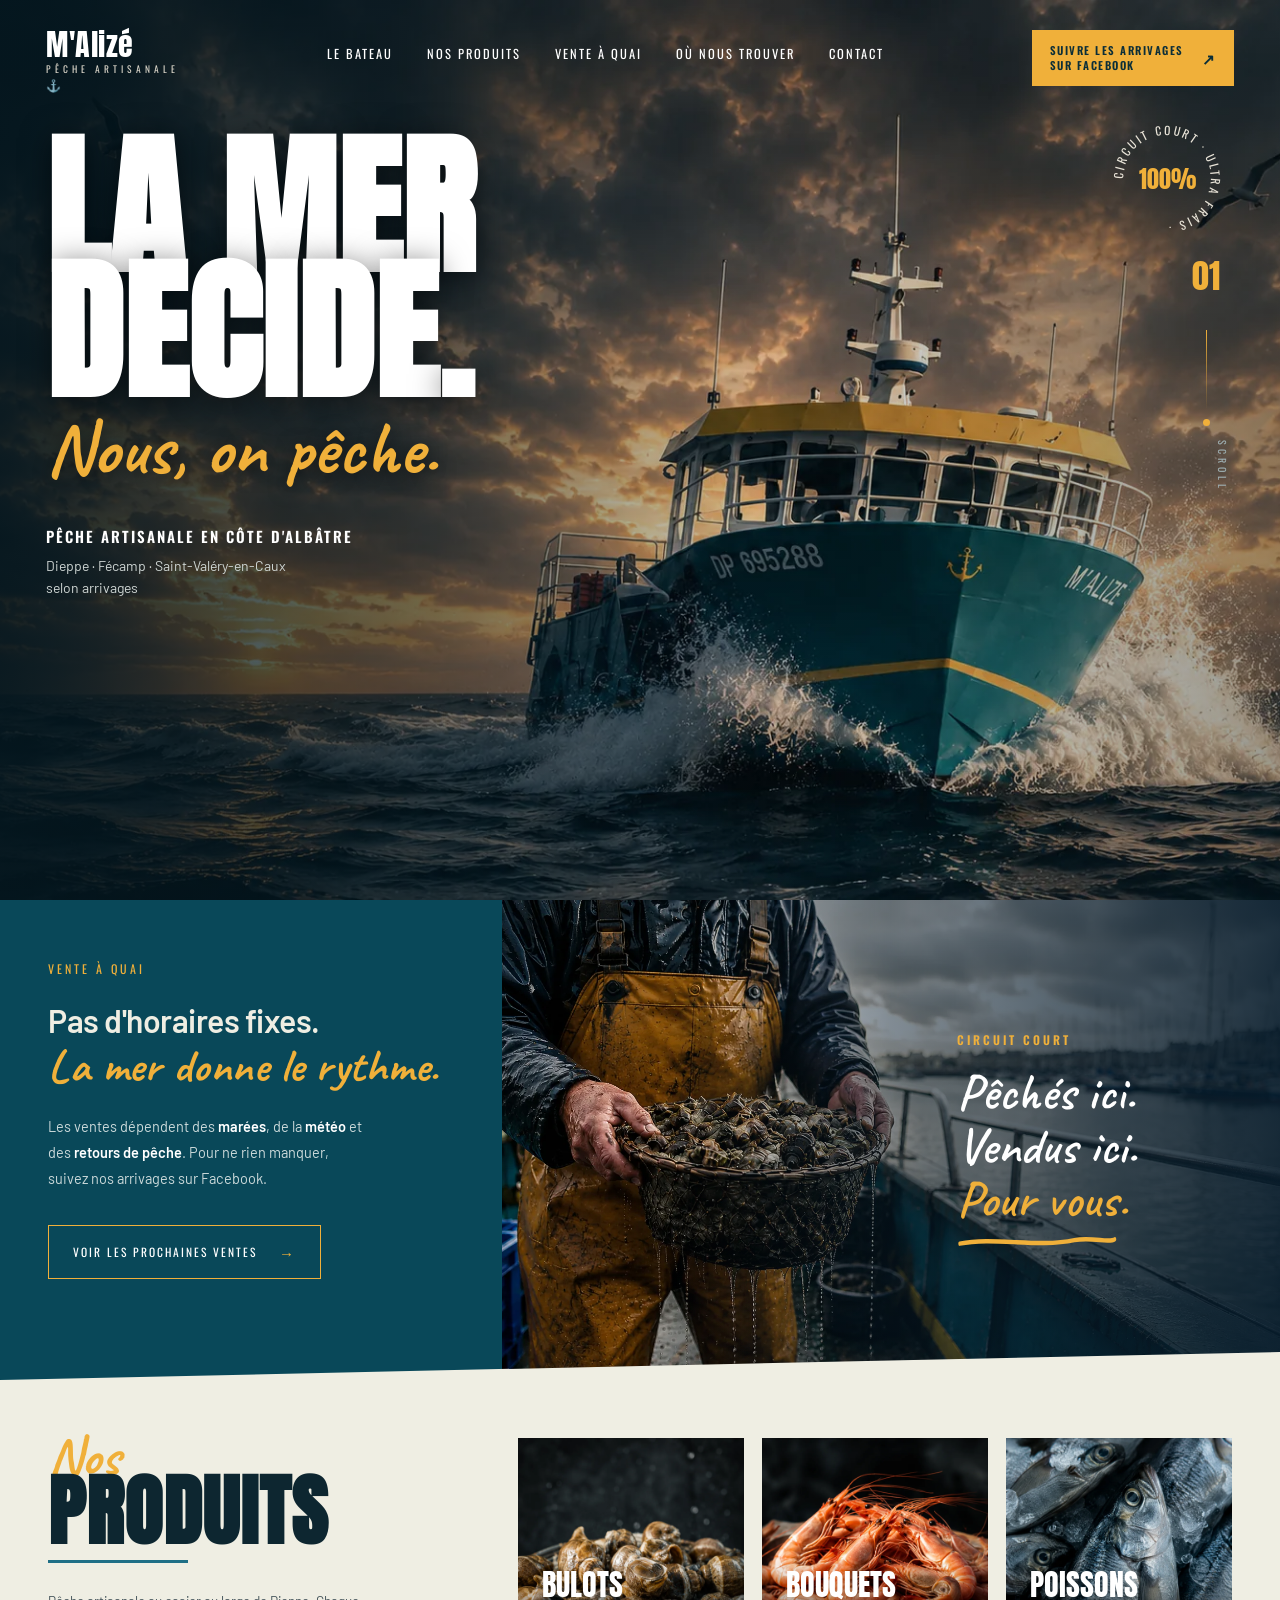
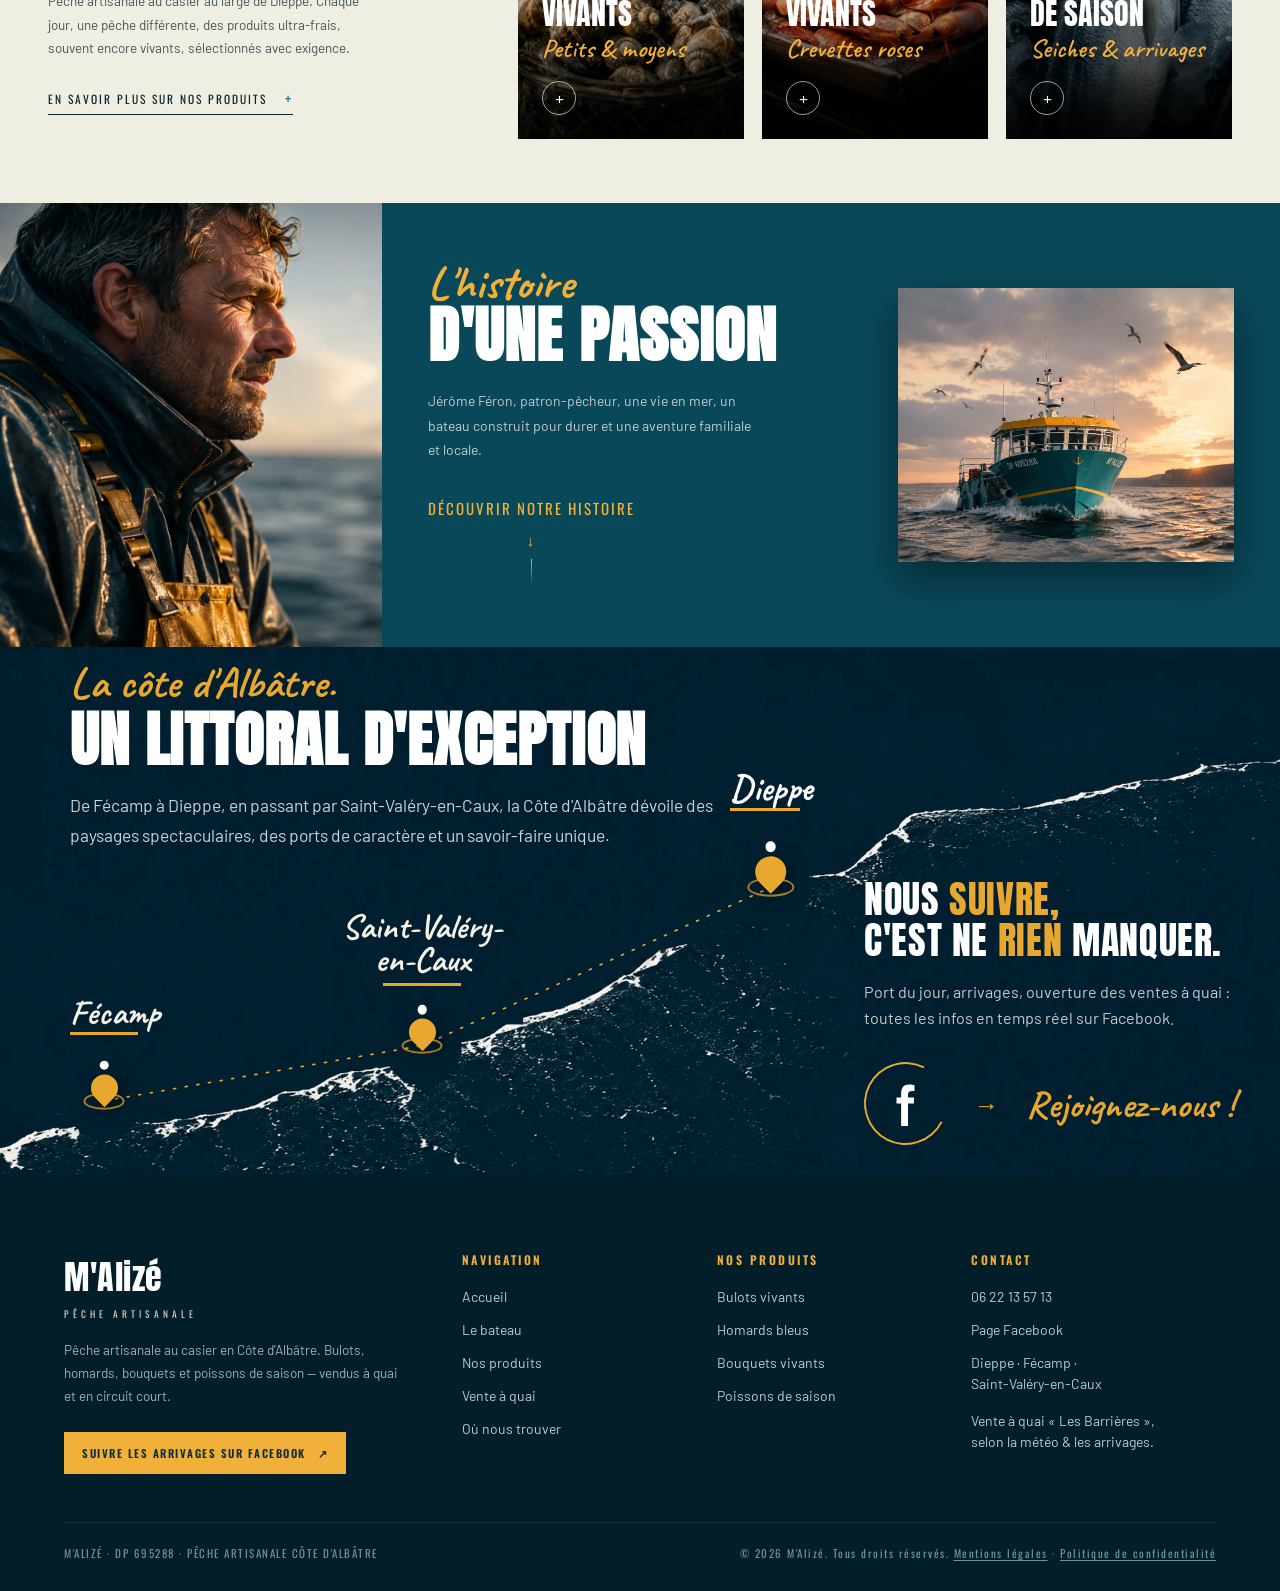
==== index.html @ 1538ce51 "Ajout base légale : mentions légales + politique de confidentialité - 2 pages sobres dans la DA du s" ====
<!DOCTYPE html>
<html lang="fr">
<head>
  <meta charset="UTF-8" />
  <meta name="viewport" content="width=device-width, initial-scale=1.0" />
  <title>M'Alizé — Vente directe de poisson à Dieppe | Bulots, homards, bouquets · Pêche artisanale</title>
  <meta name="description" content="Bateau de pêche artisanale M'Alizé à Dieppe : vente directe à quai (Les Barrières) de bulots vivants, homards bleus, bouquets et poissons de saison. Pêche au casier en Côte d'Albâtre — Dieppe, Fécamp, Saint-Valéry-en-Caux. Livraison possible." />
  <meta name="keywords" content="vente directe poisson Dieppe, bulots Dieppe, pêcheur Dieppe, vente à quai Dieppe, poisson frais Dieppe, homard bleu Normandie, bouquet crevette Dieppe, pêche artisanale Côte d'Albâtre, bateau M'Alizé, circuit court poisson Normandie, criée Dieppe, fruits de mer Fécamp, poissonnerie Saint-Valéry-en-Caux" />
  <meta name="robots" content="index, follow, max-image-preview:large" />
  <meta name="theme-color" content="#021e29" />
  <meta name="author" content="M'Alizé — Jérôme Féron, patron-pêcheur" />
  <link rel="canonical" href="https://alize.vercel.app/" />

  <!-- Géolocalisation (SEO local) -->
  <meta name="geo.region" content="FR-76" />
  <meta name="geo.placename" content="Dieppe, Normandie, France" />
  <meta name="geo.position" content="49.9294;1.0836" />
  <meta name="ICBM" content="49.9294, 1.0836" />

  <!-- Open Graph -->
  <meta property="og:type" content="website" />
  <meta property="og:site_name" content="M'Alizé — Pêche artisanale" />
  <meta property="og:locale" content="fr_FR" />
  <meta property="og:url" content="https://alize.vercel.app/" />
  <meta property="og:title" content="M'Alizé — Vente directe de poisson à Dieppe · Bulots, homards, bouquets" />
  <meta property="og:description" content="Pêche artisanale au casier en Côte d'Albâtre. Bulots vivants, homards bleus, bouquets et poissons de saison, vendus à quai à Dieppe dès le retour de mer." />
  <meta property="og:image" content="https://alize.vercel.app/img/og-image.jpg" />
  <meta property="og:image:width" content="1200" />
  <meta property="og:image:height" content="630" />
  <meta property="og:image:alt" content="Le bateau de pêche M'Alizé en mer au coucher du soleil" />

  <!-- Twitter -->
  <meta name="twitter:card" content="summary_large_image" />
  <meta name="twitter:title" content="M'Alizé — Vente directe de poisson à Dieppe" />
  <meta name="twitter:description" content="Bulots vivants, homards bleus, bouquets et poissons de saison — vendus à quai à Dieppe, pêche artisanale au casier en Côte d'Albâtre." />
  <meta name="twitter:image" content="https://alize.vercel.app/img/og-image.jpg" />

  <!-- Préchargement des visuels critiques (LCP) -->
  <link rel="preload" as="image" href="img/hero.webp" media="(min-width: 761px)" />
  <link rel="preload" as="image" href="img/hero-mobile.webp" media="(max-width: 760px)" />

  <!-- Données structurées : commerce local -->
  <script type="application/ld+json">
  {
    "@context": "https://schema.org",
    "@type": "LocalBusiness",
    "@id": "https://alize.vercel.app/#business",
    "name": "M'Alizé — Pêche artisanale",
    "description": "Bateau de pêche artisanale basé à Dieppe. Vente directe à quai (secteur Les Barrières) de bulots vivants, homards bleus, bouquets et poissons de saison, pêchés au casier en Côte d'Albâtre. Livraison possible sur commande.",
    "url": "https://alize.vercel.app/",
    "telephone": "+33622135713",
    "image": "https://alize.vercel.app/img/og-image.jpg",
    "priceRange": "€€",
    "currenciesAccepted": "EUR",
    "founder": { "@type": "Person", "name": "Jérôme Féron", "jobTitle": "Patron-pêcheur" },
    "address": {
      "@type": "PostalAddress",
      "streetAddress": "Quai « Les Barrières », Port de Dieppe",
      "addressLocality": "Dieppe",
      "postalCode": "76200",
      "addressRegion": "Normandie",
      "addressCountry": "FR"
    },
    "geo": { "@type": "GeoCoordinates", "latitude": 49.9294, "longitude": 1.0836 },
    "areaServed": [
      { "@type": "City", "name": "Dieppe" },
      { "@type": "City", "name": "Fécamp" },
      { "@type": "City", "name": "Saint-Valéry-en-Caux" }
    ],
    "sameAs": ["https://www.facebook.com/p/Bateau-MAliz%C3%A9-100050654394732/"],
    "makesOffer": [
      { "@type": "Offer", "itemOffered": { "@type": "Product", "name": "Bulots vivants", "description": "Bulots vivants pêchés au casier au large de Dieppe, vendus à la pesée." } },
      { "@type": "Offer", "itemOffered": { "@type": "Product", "name": "Homards bleus", "description": "Homards bleus pêchés localement au casier." } },
      { "@type": "Offer", "itemOffered": { "@type": "Product", "name": "Bouquets vivants", "description": "Crevettes roses et grises de la Manche." } },
      { "@type": "Offer", "itemOffered": { "@type": "Product", "name": "Poissons de saison", "description": "Seiches et poissons côtiers selon les arrivages." } }
    ]
  }
  </script>

  <link rel="preconnect" href="https://fonts.googleapis.com" />
  <link rel="preconnect" href="https://fonts.gstatic.com" crossorigin />
  <link href="https://fonts.googleapis.com/css2?family=Anton&family=Cormorant+Garamond:ital,wght@0,500;0,600;1,500;1,600&family=Oswald:wght@400;500;600;700&family=Barlow:wght@400;500;600&family=Caveat:wght@500;600;700&display=swap" rel="stylesheet" />
  <link rel="stylesheet" href="styles.css" />
</head>
<body>
<div class="shell">

  <!-- ============ HERO ============ -->
  <header class="hero" id="accueil">
    <div class="hero-bar">
      <a class="brand" href="#accueil" aria-label="M'Alizé, accueil">
        <span class="brand-name">M'Alizé</span>
        <span class="brand-sub">PÊCHE ARTISANALE</span>
        <span class="brand-anchor" aria-hidden="true">⚓</span>
      </a>

      <nav class="nav" id="nav" aria-label="Navigation principale">
        <a href="#histoire">LE BATEAU</a>
        <a href="#produits">NOS PRODUITS</a>
        <a href="#vente">VENTE À QUAI</a>
        <a href="#localisation">OÙ NOUS TROUVER</a>
        <a href="#localisation">CONTACT</a>
      </nav>

      <a href="#" class="cta-fb" data-facebook>
        <span>SUIVRE LES ARRIVAGES<br>SUR FACEBOOK</span><span class="cta-fb-arrow" aria-hidden="true">↗</span>
      </a>

      <button class="burger" id="burger" aria-label="Ouvrir le menu" aria-expanded="false" aria-controls="nav">
        <span></span><span></span><span></span>
      </button>
    </div>

    <div class="hero-head">
      <h1 class="hero-title">LA MER<br>DECIDE<span class="dot">.</span></h1>
      <div class="hero-script">Nous, on pêche.</div>
      <div class="hero-kicker">PÊCHE ARTISANALE EN CÔTE D'ALBÂTRE</div>
      <div class="hero-ports">Dieppe · Fécamp · Saint-Valéry-en-Caux<br>selon arrivages</div>
    </div>

    <div class="hero-badge" aria-hidden="true">
      <svg viewBox="0 0 118 118"><defs><path id="circ" d="M59,59 m-44,0 a44,44 0 1,1 88,0 a44,44 0 1,1 -88,0"></path></defs>
        <text font-family="Oswald" font-size="11.5" letter-spacing="2.5" fill="#e9e4d8"><textPath href="#circ" startOffset="0%">CIRCUIT COURT · ULTRA FRAIS · </textPath></text>
      </svg>
      <span class="hero-badge-100">100%</span>
    </div>

    <div class="hero-scroll-num" aria-hidden="true">01</div>
    <div class="hero-scroll-track" aria-hidden="true"><span class="hero-scroll-line"></span><span class="hero-scroll-dot"></span></div>
    <div class="hero-scroll-word" aria-hidden="true">SCROLL</div>
  </header>

  <!-- ============ VENTE À QUAI ============ -->
  <section class="quay" id="vente">
    <div class="quay-text">
      <div class="label">VENTE À QUAI</div>
      <h2 class="quay-title">Pas d'horaires fixes.<span class="quay-title-accent">La mer donne le rythme.</span></h2>
      <p class="quay-p">Les ventes dépendent des <strong>marées</strong>, de la <strong>météo</strong> et des <strong>retours de pêche</strong>. Pour ne rien manquer, suivez nos arrivages sur Facebook.</p>
      <a href="#" class="btn-outline" data-facebook>VOIR LES PROCHAINES VENTES <span aria-hidden="true">→</span></a>
    </div>
    <div class="quay-media" role="img" aria-label="Pêcheur tenant un panier de bulots fraîchement pêchés, dans le port de Dieppe">
      <div class="quay-script">
        <div class="quay-script-kicker">Circuit court</div>
        <div class="quay-script-main">Pêchés ici.<br>Vendus ici.<br><span class="gold">Pour vous.</span></div>
        <svg class="quay-underline" viewBox="0 0 300 18" preserveAspectRatio="none" aria-hidden="true"><path d="M5,12 C70,4 150,17 220,8 C255,4 285,12 296,7" fill="none" stroke="#f0b03a" stroke-width="5" stroke-linecap="round"/></svg>
      </div>
    </div>
  </section>

  <!-- ============ NOS PRODUITS ============ -->
  <section class="prod" id="produits">
    <div class="prod-intro">
      <div class="prod-nos">Nos</div>
      <h2 class="prod-title">PRODUITS</h2>
      <div class="prod-rule"></div>
      <p class="prod-p">Pêche artisanale au casier au large de Dieppe. Chaque jour, une pêche différente, des produits ultra-frais, souvent encore vivants, sélectionnés avec exigence.</p>
      <button class="link-line prod-toggle" id="prod-toggle" aria-expanded="false" aria-controls="prod-more">EN SAVOIR PLUS SUR NOS PRODUITS <span class="teal prod-toggle-ico" aria-hidden="true">+</span></button>
    </div>
    <div class="prod-cards">
      <article class="pcard">
        <img src="img/p_35_3.webp" alt="Bulots vivants en gros plan" class="pcard-img" />
        <div class="pcard-grad"></div>
        <div class="pcard-body">
          <div class="pcard-title">BULOTS<br>VIVANTS</div>
          <div class="pcard-sub">Petits &amp; moyens</div>
          <span class="pcard-plus" aria-hidden="true">+</span>
        </div>
      </article>
      <article class="pcard">
        <img src="img/p_35_4.webp" alt="Bouquets, crevettes roses" class="pcard-img" />
        <div class="pcard-grad"></div>
        <div class="pcard-body">
          <div class="pcard-title">BOUQUETS<br>VIVANTS</div>
          <div class="pcard-sub">Crevettes roses</div>
          <span class="pcard-plus" aria-hidden="true">+</span>
        </div>
      </article>
      <article class="pcard">
        <img src="img/p_35_5.webp" alt="Poissons de saison sur glace" class="pcard-img" />
        <div class="pcard-grad"></div>
        <div class="pcard-body">
          <div class="pcard-title">POISSONS<br>DE SAISON</div>
          <div class="pcard-sub">Seiches &amp; arrivages</div>
          <span class="pcard-plus" aria-hidden="true">+</span>
        </div>
      </article>
    </div>

    <!-- En savoir plus : panneau dépliable -->
    <div class="prod-more" id="prod-more" hidden>
      <div class="pm-col">
        <h3 class="pm-h">La pêche au casier</h3>
        <p class="pm-p">Le M'Alizé pratique la pêche artisanale au casier au large de Dieppe. Posés sur le fond et garnis d'un appât — la « boëtte » —, les casiers attirent bulots et crustacés sans abîmer les fonds. Une méthode sélective : seules les belles pièces sont gardées, le reste retourne à l'eau. Taille minimale du bulot : 4,5 cm ; la ressource est encadrée (quotas, nombre de casiers et de jours en mer).</p>
      </div>
      <div class="pm-col">
        <h3 class="pm-h">Notre pêche</h3>
        <ul class="pm-list">
          <li><strong>Bulots vivants</strong> — le produit phare, beaux et bons, petits ou moyens.</li>
          <li><strong>Homards bleus</strong> — pêchés localement au casier.</li>
          <li><strong>Bouquets vivants</strong> — crevettes roses et grises de la Manche.</li>
          <li><strong>Seiches</strong> — selon la saison.</li>
        </ul>
      </div>
      <div class="pm-col">
        <h3 class="pm-h">En complément, sur commande</h3>
        <ul class="pm-list">
          <li><strong>Moules de bouchot</strong> — du Crotoy, en Baie de Somme.</li>
          <li><strong>Dos de cabillaud</strong> — frais.</li>
          <li><strong>Crevettes roses</strong> — cuites ou fraîches selon arrivage.</li>
        </ul>
        <p class="pm-note">Produits de partenaires locaux, proposés pour la livraison.</p>
      </div>
      <div class="pm-col">
        <h3 class="pm-h">Où &amp; comment acheter</h3>
        <p class="pm-p">Vente directe à quai à Dieppe, secteur « Les Barrières », au retour de pêche — selon la météo et les arrivages. Livraison possible sur commande (tournées).</p>
        <p class="pm-p">Infos &amp; commandes : <a href="tel:+33622135713" class="pm-link">06 22 13 57 13</a> ou message sur la page Facebook.</p>
      </div>
    </div>
  </section>

  <!-- ============ HISTOIRE ============ -->
  <section class="story" id="histoire">
    <div class="story-portrait" role="img" aria-label="Jérôme Féron, patron-pêcheur du M'Alizé"></div>
    <div class="story-text">
      <div class="story-script">L'histoire</div>
      <h2 class="story-title">D'UNE PASSION</h2>
      <p class="story-p">Jérôme Féron, patron-pêcheur, une vie en mer, un bateau construit pour durer et une aventure familiale et locale.</p>
      <button class="link-arrow story-toggle" id="story-toggle" aria-expanded="false" aria-controls="story-more"><span>DÉCOUVRIR NOTRE HISTOIRE</span><span class="story-toggle-ico" aria-hidden="true">↓</span></button>
    </div>
    <div class="story-side">
      <div class="story-photo" role="img" aria-label="Le M'Alizé au coucher du soleil"></div>
    </div>

    <!-- Découvrir notre histoire : panneau dépliable -->
    <div class="story-more" id="story-more" hidden aria-label="Le parcours de Jérôme Féron">
    <div class="sm-inner">
      <div class="sm-lead">
        <div class="sm-kicker">Le parcours de Jérôme Féron</div>
        <p class="sm-text">Originaire de la Manche, Jérôme Féron commence la pêche à 20 ans. Matelot puis patron à Pirou et Agon-Coutainville, il rejoint Dieppe en 2007 et s'installe à son compte en mai 2008. Il rachète alors le navire de son ancien armateur, qu'il rebaptise <strong>le Stélorient</strong>, et le mène une dizaine d'années sur les bancs à bulots.</p>
        <p class="sm-text">Avec un permis de mise en exploitation, il fait concevoir un navire neuf, sur mesure : <strong>le M'Alizé</strong>, pensé plus confortable, plus ergonomique et plus sûr pour le patron et son matelot.</p>
        <p class="sm-text sm-quote">« M'Alizé » est un clin d'œil à <strong>Alizée</strong>, la dernière fille de Jérôme et de son épouse <strong>Marine</strong>, qui veille à la logistique commerciale. Une affaire de famille, locale et indépendante.</p>
      </div>

      <ol class="sm-timeline">
        <li><span class="sm-year">20 ans</span><div class="sm-step"><strong>Premiers pas en mer</strong><span>Débuts à la pêche, en Manche.</span></div></li>
        <li><span class="sm-year">2007</span><div class="sm-step"><strong>Arrivée à Dieppe</strong><span>Après Pirou et Agon-Coutainville.</span></div></li>
        <li><span class="sm-year">Mai 2008</span><div class="sm-step"><strong>À son compte</strong><span>Rachat et rebaptême du navire en « Stélorient ».</span></div></li>
        <li><span class="sm-year">1ᵉʳ avril 2019</span><div class="sm-step"><strong>Mise à l'eau du M'Alizé</strong><span>Aluminium, chantier de Longueville — 10,50 m × 4,20 m.</span></div></li>
        <li><span class="sm-year">2021</span><div class="sm-step"><strong>Cap sur le M'Alizé</strong><span>Cession du Stélorient ; l'activité se recentre sur un seul bateau.</span></div></li>
        <li><span class="sm-year">Aujourd'hui</span><div class="sm-step"><strong>Pêche au casier &amp; circuit court</strong><span>Bulots, homards, bouquets, seiches — vendus à quai et en livraison. Une communauté de plusieurs milliers de personnes suit les sorties et les arrivages.</span></div></li>
      </ol>
    </div>
    </div>
  </section>

  <!-- ============ LOCALISATION (Côte d'Albâtre) ============ -->
  <section class="coast" id="localisation">
    <div class="coast-stage">
      <img src="img/coast_bg2.webp" alt="Vue aérienne de la Côte d'Albâtre" class="coast-bg" />

      <svg class="coast-route" viewBox="0 0 1847 761" preserveAspectRatio="none" aria-hidden="true">
        <polyline points="150,655 610,575 1112,347" fill="none" stroke="#e8a830" stroke-width="2.4" stroke-dasharray="3 14" stroke-linecap="round"></polyline>
      </svg>

      <!-- Fécamp -->
      <div class="pin pin-fecamp" aria-hidden="true"><span class="pin-drop"></span><span class="pin-dot"></span></div>
      <div class="pin-ring pin-ring-fecamp" aria-hidden="true"></div>
      <div class="port port-fecamp">Fécamp<span class="port-underline"></span></div>

      <!-- Saint-Valéry-en-Caux -->
      <div class="pin pin-sv" aria-hidden="true"><span class="pin-drop"></span><span class="pin-dot"></span></div>
      <div class="pin-ring pin-ring-sv" aria-hidden="true"></div>
      <div class="port port-sv">Saint-Valéry-<br>en-Caux<span class="port-underline center"></span></div>

      <!-- Dieppe -->
      <div class="pin pin-dieppe" aria-hidden="true"><span class="pin-drop big"></span><span class="pin-dot big"></span></div>
      <div class="pin-ring pin-ring-dieppe" aria-hidden="true"></div>
      <div class="port port-dieppe white">Dieppe<span class="port-underline"></span></div>
    </div>

    <div class="coast-head">
      <div class="coast-script">La côte d'Albâtre.</div>
      <h2 class="coast-title">UN LITTORAL D'EXCEPTION</h2>
      <p class="coast-p">De Fécamp à Dieppe, en passant par Saint-Valéry-en-Caux, la Côte d'Albâtre dévoile des paysages spectaculaires, des ports de caractère et un savoir-faire unique.</p>
    </div>

    <!-- follow -->
    <div class="coast-follow">
      <div class="follow-title">NOUS <span class="gold">SUIVRE,</span><br>C'EST NE <span class="gold">RIEN</span> MANQUER.</div>
      <p class="follow-p">Port du jour, arrivages, ouverture des ventes à quai : toutes les infos en temps réel sur Facebook.</p>
      <div class="follow-cta">
        <a href="#" class="follow-fb" data-facebook aria-label="Rejoignez-nous sur Facebook">
          <span class="follow-fb-ring"></span>
          <svg viewBox="0 0 64 96" class="follow-fb-f" fill="#fff" aria-hidden="true"><path d="M37 96 V46 H50 V33 H37 V27 C37 21 40 19 47 19 H51 V6 C48 6 44 5 39 5 C28 5 22 12 22 25 V33 H12 V46 H22 V96 Z"></path></svg>
        </a>
        <span class="follow-arrow" aria-hidden="true">→</span>
        <a href="#" class="follow-join" data-facebook>Rejoignez-nous !</a>
      </div>
    </div>
  </section>

  <!-- ============ FOOTER ============ -->
  <footer class="site-footer">
    <div class="foot-top">
      <div class="foot-brand">
        <span class="foot-name">M'Alizé</span>
        <span class="foot-sub">PÊCHE ARTISANALE</span>
        <p class="foot-tagline">Pêche artisanale au casier en Côte d'Albâtre. Bulots, homards, bouquets et poissons de saison — vendus à quai et en circuit court.</p>
        <a href="#" class="foot-fb" data-facebook><span>SUIVRE LES ARRIVAGES SUR FACEBOOK</span><span aria-hidden="true">↗</span></a>
      </div>

      <nav class="foot-col" aria-label="Pied de page">
        <div class="foot-h">Navigation</div>
        <a href="#accueil">Accueil</a>
        <a href="#histoire">Le bateau</a>
        <a href="#produits">Nos produits</a>
        <a href="#vente">Vente à quai</a>
        <a href="#localisation">Où nous trouver</a>
      </nav>

      <div class="foot-col">
        <div class="foot-h">Nos produits</div>
        <span>Bulots vivants</span>
        <span>Homards bleus</span>
        <span>Bouquets vivants</span>
        <span>Poissons de saison</span>
      </div>

      <div class="foot-col">
        <div class="foot-h">Contact</div>
        <a href="tel:+33622135713">06 22 13 57 13</a>
        <a href="#" data-facebook>Page Facebook</a>
        <span class="foot-ports">Dieppe · Fécamp ·<br>Saint-Valéry-en-Caux</span>
        <span class="foot-muted">Vente à quai « Les Barrières »,<br>selon la météo &amp; les arrivages.</span>
      </div>
    </div>

    <div class="foot-bottom">
      <span>M'ALIZÉ&nbsp;·&nbsp;DP 695288&nbsp;·&nbsp;PÊCHE ARTISANALE CÔTE D'ALBÂTRE</span>
      <span class="foot-legal">© <span id="foot-year">2026</span> M'Alizé. Tous droits réservés. <a href="mentions-legales.html">Mentions légales</a> · <a href="politique-confidentialite.html">Politique de confidentialité</a></span>
    </div>
  </footer>

</div>
<script src="script.js"></script>
</body>
</html>
---- styles.css ----
/* =========================================================
   M'Alizé — Site vitrine « au pixel près »
   Anton (display) · Caveat (manuscrit) · Oswald (labels/nav) · Barlow (corps)
   Recréation fidèle du handoff design_handoff_malize_site.
   ========================================================= */

:root {
  --bg: #021e29;
  --coast-bg: #001f2f;
  --story-bg: #04222e;
  --teal: #094859;
  --creme: #efeee3;
  --dark: #0d2630;
  --gold: #f0b03a;
  --gold2: #e8a830;
  --accent: #1f6f86;
}

* { margin: 0; padding: 0; box-sizing: border-box; }
html { scroll-behavior: smooth; -webkit-text-size-adjust: 100%; }
body { background: var(--bg); -webkit-font-smoothing: antialiased; font-family: 'Barlow', sans-serif; }
img { display: block; max-width: 100%; }
a { text-decoration: none; color: inherit; }
::selection { background: var(--gold); color: var(--bg); }

@media (prefers-reduced-motion: reduce) {
  html { scroll-behavior: auto; }
  *, *::before, *::after { animation: none !important; transition-duration: .001ms !important; }
}

@keyframes scrolldot { 0% { transform: translateY(0); opacity: 1; } 50% { opacity: .3; } 100% { transform: translateY(34px); opacity: 1; } }

/* Pleine largeur d'écran (pas de cap 1280px) */
.shell { width: 100%; background: var(--bg); overflow: hidden; }

/* =========================================================
   HERO
   ========================================================= */
.hero {
  position: relative; min-height: 100vh; min-height: 100svh; color: #fff;
  /* hero plein écran, photo 16:9 plein cadre sans bords */
  background:
    linear-gradient(90deg, rgba(4,22,30,.92) 0%, rgba(4,22,30,.55) 35%, rgba(4,22,30,.15) 60%, rgba(4,22,30,.4) 100%),
    url('img/hero.webp');
  background-size: cover;
  background-position: center center;
}
.hero-bar { display: flex; align-items: flex-start; justify-content: space-between; padding: 30px 46px 0; gap: 24px; }
.brand { display: flex; flex-direction: column; line-height: 1; color: #fff; }
.brand-name { font-family: 'Anton', sans-serif; font-size: 30px; letter-spacing: .5px; }
.brand-sub { font-family: 'Oswald', sans-serif; font-size: 9.5px; letter-spacing: 4px; margin-top: 5px; color: #d7d2c6; }
.brand-anchor { color: var(--gold); font-size: 12px; margin-top: 4px; }

.nav { display: flex; gap: 34px; font-family: 'Oswald', sans-serif; font-size: 12.5px; letter-spacing: 2px; padding-top: 14px; }
.nav a { color: #fff; position: relative; transition: color .2s ease; }
.nav a::after { content: ""; position: absolute; left: 0; right: 0; bottom: -6px; height: 2px; background: var(--gold); transform: scaleX(0); transform-origin: left; transition: transform .25s ease; }
.nav a:hover { color: var(--gold); }
.nav a:hover::after { transform: scaleX(1); }

.cta-fb {
  display: flex; align-items: center; gap: 18px; background: var(--gold); color: #0b2e38;
  font-family: 'Oswald', sans-serif; font-weight: 600; font-size: 11px; letter-spacing: 1.5px; line-height: 1.35;
  padding: 13px 18px; transition: background .2s ease, transform .2s ease;
}
.cta-fb:hover { background: #e0a42c; transform: translateY(-1px); }
.cta-fb-arrow { font-size: 15px; }

.burger { display: none; flex-direction: column; gap: 5px; background: none; border: 0; padding: 8px; cursor: pointer; }
.burger span { width: 26px; height: 2.4px; background: #fff; border-radius: 2px; transition: transform .3s ease, opacity .25s ease; }
.burger[aria-expanded="true"] span:nth-child(1) { transform: translateY(7.4px) rotate(45deg); }
.burger[aria-expanded="true"] span:nth-child(2) { opacity: 0; }
.burger[aria-expanded="true"] span:nth-child(3) { transform: translateY(-7.4px) rotate(-45deg); }

.hero-head { padding: 54px 46px 0; position: relative; z-index: 2; }
.hero-title { font-family: 'Anton', sans-serif; font-size: clamp(72px, 12vw, 184px); line-height: .82; letter-spacing: 1px; text-shadow: 0 4px 30px rgba(0,0,0,.5); color: #fff; }
.hero-script { font-family: 'Caveat', cursive; font-weight: 700; font-size: clamp(36px, 5.8vw, 90px); color: var(--gold); margin-top: 6px; text-shadow: 0 3px 18px rgba(0,0,0,.5); }
.hero-kicker { margin-top: 30px; font-family: 'Oswald', sans-serif; font-weight: 600; font-size: 15px; letter-spacing: 2px; }
.hero-ports { margin-top: 8px; font-size: 14px; color: #cfd6d4; line-height: 1.55; }

.hero-badge { position: absolute; top: 120px; right: 54px; width: 118px; height: 118px; }
.hero-badge svg { width: 100%; height: 100%; }
.hero-badge-100 { position: absolute; inset: 0; display: flex; align-items: center; justify-content: center; font-family: 'Anton', sans-serif; font-size: 24px; color: var(--gold); }

.hero-scroll-num { position: absolute; top: 250px; right: 60px; font-family: 'Anton', sans-serif; font-size: 34px; color: var(--gold); }
.hero-scroll-track { position: absolute; top: 330px; right: 70px; display: flex; flex-direction: column; align-items: center; gap: 9px; }
.hero-scroll-line { width: 1px; height: 80px; background: linear-gradient(var(--gold), rgba(240,176,58,0)); }
.hero-scroll-dot { width: 7px; height: 7px; border-radius: 50%; background: var(--gold); animation: scrolldot 1.8s ease-in-out infinite; }
.hero-scroll-word { position: absolute; top: 440px; right: 50px; writing-mode: vertical-rl; font-family: 'Oswald', sans-serif; font-size: 10px; letter-spacing: 4px; color: #9fb0b3; }

/* =========================================================
   VENTE À QUAI
   ========================================================= */
.quay { display: grid; grid-template-columns: 1fr 1.55fr; background: var(--teal); color: #fff; }
.quay-text { padding: 60px 48px; }
.label { font-family: 'Oswald', sans-serif; font-size: 12px; letter-spacing: 3px; color: var(--gold); margin-bottom: 26px; }
.quay-title { font-family: 'Barlow', sans-serif; font-weight: 600; font-size: clamp(26px, 2.5vw, 36px); line-height: 1.12; letter-spacing: -.5px; color: var(--creme); }
.quay-title-accent { display: block; margin-top: 6px; font-family: 'Caveat', cursive; font-weight: 700; font-size: clamp(38px, 3.6vw, 56px); line-height: .95; color: var(--gold); letter-spacing: .5px; }
.quay-p { margin-top: 24px; font-size: 14.5px; line-height: 1.8; color: #cbd9da; max-width: 40ch; }
.quay-p strong { color: #fff; font-weight: 600; }
.btn-outline {
  display: inline-flex; align-items: center; gap: 22px; margin-top: 34px;
  border: 1px solid var(--gold); color: #fff; font-family: 'Oswald', sans-serif; font-size: 11.5px; letter-spacing: 2px;
  padding: 15px 24px; transition: background .2s ease, color .2s ease;
}
.btn-outline span { color: var(--gold); font-size: 15px; transition: transform .2s ease; }
.btn-outline:hover { background: var(--gold); color: #0b2e38; }
.btn-outline:hover span { color: #0b2e38; transform: translateX(4px); }
.quay-media { position: relative; min-height: 480px; background: url('img/quay-bulots.webp') center/cover; display: flex; align-items: center; justify-content: flex-end; }
.quay-media::before { content: ""; position: absolute; inset: 0; background: linear-gradient(90deg, rgba(7,28,44,0) 20%, rgba(7,28,44,.5) 50%, rgba(7,28,44,.9) 100%); }
.quay-script { position: relative; z-index: 1; display: flex; flex-direction: column; align-items: flex-start; justify-content: center; padding: 48px 56px; max-width: 470px; }
.quay-script-kicker { font-family: 'Oswald', sans-serif; font-weight: 600; font-size: 12px; letter-spacing: 3px; text-transform: uppercase; color: var(--gold); margin-bottom: 18px; }
.quay-script-main { font-family: 'Caveat', cursive; font-weight: 600; font-size: clamp(40px, 4vw, 56px); line-height: 1.05; color: #fff; }
.quay-underline { display: block; width: clamp(150px, 60%, 230px); height: 16px; margin-top: 6px; }
.quay-points { list-style: none; margin-top: 30px; display: flex; flex-direction: column; gap: 12px; }
.quay-points li { position: relative; padding-left: 22px; font-size: 14px; line-height: 1.5; color: #cbd9da; }
.quay-points li::before { content: ""; position: absolute; left: 0; top: 8px; width: 7px; height: 7px; border-radius: 50%; background: var(--gold); }
.gold { color: var(--gold); }

/* =========================================================
   NOS PRODUITS
   ========================================================= */
.prod { position: relative; margin-top: -28px; display: grid; grid-template-columns: 1fr 1.7fr; gap: 50px; background: var(--creme); color: var(--dark); padding: 86px 48px 64px; clip-path: polygon(0 28px, 100% 0, 100% 100%, 0 100%); }
.prod-nos { font-family: 'Caveat', cursive; font-weight: 700; font-size: 54px; color: var(--gold); line-height: .7; }
.prod-title { font-family: 'Anton', sans-serif; font-size: 78px; line-height: .9; letter-spacing: 1px; }
.prod-rule { width: 140px; height: 3px; background: var(--accent); margin: 14px 0 26px; }
.prod-p { font-size: 13.5px; line-height: 1.75; color: #46555b; max-width: 40ch; }
.link-line { display: inline-flex; align-items: center; gap: 18px; margin-top: 30px; color: var(--dark); font-family: 'Oswald', sans-serif; font-size: 11.5px; letter-spacing: 2px; border-bottom: 1px solid var(--dark); padding-bottom: 7px; }
.link-line .teal { color: var(--accent); font-size: 15px; transition: transform .2s ease; }
.link-line:hover .teal { transform: translateX(4px); }

.prod-cards { display: grid; grid-template-columns: repeat(3, 1fr); gap: 18px; }
.pcard { position: relative; aspect-ratio: 3/4; overflow: hidden; color: #fff; }
.pcard-img { position: absolute; inset: 0; width: 100%; height: 100%; object-fit: cover; transition: transform .5s ease; }
.pcard:hover .pcard-img { transform: scale(1.03); }
.pcard-grad { position: absolute; inset: 0; background: linear-gradient(rgba(0,0,0,0) 40%, rgba(0,0,0,.85)); }
.pcard-body { position: relative; z-index: 1; height: 100%; display: flex; flex-direction: column; justify-content: flex-end; padding: 24px; }
.pcard-title { font-family: 'Anton', sans-serif; font-size: 30px; line-height: .95; }
.pcard-sub { font-family: 'Caveat', cursive; font-weight: 600; font-size: 26px; color: var(--gold); margin-top: 4px; }
.pcard-plus { margin-top: 16px; width: 34px; height: 34px; border: 1px solid rgba(255,255,255,.6); border-radius: 50%; display: flex; align-items: center; justify-content: center; font-size: 18px; transition: background .2s ease, color .2s ease, border-color .2s ease; }
.pcard:hover .pcard-plus { background: var(--gold); color: var(--story-bg); border-color: var(--gold); }

/* En savoir plus — toggle + panneau */
.prod-toggle { background: none; border: 0; border-bottom: 1px solid var(--dark); cursor: pointer; }
.prod-toggle-ico { display: inline-block; font-size: 17px; line-height: 1; transition: transform .25s ease; }
.prod-toggle[aria-expanded="true"] .prod-toggle-ico { transform: rotate(45deg); }

.prod-more {
  grid-column: 1 / -1; margin-top: 10px; padding-top: 36px;
  border-top: 1px solid rgba(13,38,48,.16);
  display: grid; grid-template-columns: repeat(4, 1fr); gap: 34px;
  animation: pm-fade .35s ease;
}
.prod-more[hidden] { display: none; }
@keyframes pm-fade { from { opacity: 0; transform: translateY(8px); } to { opacity: 1; transform: none; } }
.pm-h { font-family: 'Oswald', sans-serif; font-weight: 600; font-size: 12.5px; letter-spacing: 2px; text-transform: uppercase; color: var(--accent); margin-bottom: 14px; }
.pm-p { font-size: 13.5px; line-height: 1.7; color: #46555b; }
.pm-p + .pm-p { margin-top: 12px; }
.pm-list { list-style: none; display: flex; flex-direction: column; gap: 10px; }
.pm-list li { font-size: 13.5px; line-height: 1.45; color: #46555b; padding-left: 16px; position: relative; }
.pm-list li::before { content: ""; position: absolute; left: 0; top: 8px; width: 6px; height: 6px; border-radius: 50%; background: var(--gold); }
.pm-list strong { color: var(--dark); font-weight: 600; }
.pm-note { margin-top: 12px; font-size: 12px; font-style: italic; color: #6f7d82; }
.pm-link { color: var(--accent); font-weight: 600; border-bottom: 1px solid var(--accent); }

/* =========================================================
   HISTOIRE
   ========================================================= */
.story { display: grid; grid-template-columns: 1fr 1.35fr 1fr; background: var(--teal); color: #fff; min-height: 300px; }
.story-portrait { background: url('img/p_36_6.webp') center/cover; }
.story-text { padding: 62px 46px; }
.story-script { font-family: 'Caveat', cursive; font-weight: 700; font-size: 46px; color: var(--gold); line-height: .8; }
.story-title { font-family: 'Anton', sans-serif; font-size: 62px; line-height: .92; letter-spacing: 1px; margin-top: 4px; }
.story-p { margin-top: 26px; font-size: 14px; line-height: 1.75; color: #c2cccf; max-width: 42ch; }
.link-arrow { display: inline-flex; align-items: center; gap: 18px; margin-top: 34px; color: var(--gold); font-family: 'Oswald', sans-serif; font-size: 11.5px; letter-spacing: 2px; }
.link-arrow span { font-size: 15px; transition: transform .2s ease; }
.link-arrow:hover span { transform: translateX(4px); }
.story-side { padding: 46px 46px 46px 0; display: flex; align-items: center; }
.story-photo { width: 100%; height: 78%; min-height: 230px; background: url('img/p_36_7.webp') center/cover; box-shadow: 0 18px 40px rgba(0,0,0,.4); }

/* Découvrir notre histoire — toggle + panneau */
.story-toggle { display: inline-flex; flex-direction: column; align-items: center; gap: 9px; background: none; border: 0; cursor: pointer; }
.story-toggle-ico { display: inline-block; font-size: 16px; transition: transform .25s ease; }
.story-toggle[aria-expanded="true"] .story-toggle-ico { transform: rotate(180deg); }
.story-toggle::after { content: ""; width: 1px; height: 26px; background: linear-gradient(var(--gold), rgba(240,176,58,0)); }

.story-more { grid-column: 1 / -1; background: var(--teal); color: #fff; animation: pm-fade .35s ease; }
.story-more[hidden] { display: none; }
.sm-inner { display: grid; grid-template-columns: 1fr 1fr; gap: clamp(40px, 6vw, 90px); padding: clamp(40px, 5vw, 64px) clamp(34px, 5vw, 70px) clamp(48px, 6vw, 80px); border-top: 1px solid rgba(255,255,255,.1); }
.sm-kicker { position: relative; padding-top: 18px; font-family: 'Oswald', sans-serif; font-weight: 600; font-size: 12.5px; letter-spacing: 3px; text-transform: uppercase; color: var(--gold); margin-bottom: 22px; }
.sm-kicker::before { content: ""; position: absolute; left: 0; top: 0; width: 42px; height: 2px; background: var(--gold); }
.sm-text { font-family: 'Cormorant Garamond', serif; font-weight: 500; font-size: 19px; line-height: 1.55; color: #d6dee0; }
.sm-text + .sm-text { margin-top: 14px; }
.sm-text strong { color: #fff; font-weight: 600; }
.sm-quote { position: relative; font-family: 'Cormorant Garamond', serif; font-weight: 500; font-style: italic; font-size: 21px; line-height: 1.5; color: #e9e4d8; margin-top: 24px; padding: 6px 0 6px 42px; border-left: 2px solid var(--gold); }
.sm-quote::before { content: "\201C"; position: absolute; left: 14px; top: 6px; font-size: 44px; line-height: 1; color: var(--gold); font-family: 'Cormorant Garamond', serif; }

.sm-timeline { list-style: none; position: relative; padding-left: 26px; display: flex; flex-direction: column; }
.sm-timeline::before { content: ""; position: absolute; left: 5px; top: 8px; bottom: 8px; width: 2px; background: rgba(240,176,58,.3); }
.sm-timeline li { position: relative; padding-bottom: 20px; }
.sm-timeline li:not(:last-child) { margin-bottom: 20px; border-bottom: 1px dotted rgba(255,255,255,.22); }
.sm-timeline li::before { content: ""; position: absolute; left: -26px; top: 4px; width: 12px; height: 12px; border-radius: 50%; background: var(--gold); box-shadow: 0 0 0 3px var(--teal); }
.sm-year { display: block; font-family: 'Oswald', sans-serif; font-weight: 600; font-size: 12.5px; letter-spacing: 1.5px; text-transform: uppercase; color: var(--gold); margin-bottom: 5px; }
.sm-step strong { display: block; font-family: 'Cormorant Garamond', serif; font-weight: 600; font-size: 20px; color: #fff; }
.sm-step span { display: block; font-family: 'Cormorant Garamond', serif; font-size: 16.5px; line-height: 1.5; color: #b9c6c8; margin-top: 2px; }

/* =========================================================
   LOCALISATION — Côte d'Albâtre (carte native, photo sans texte)
   Unités cqw = % de la largeur du bandeau (container-type:inline-size)
   ========================================================= */
.coast { position: relative; container-type: inline-size; aspect-ratio: 1847/761; background: var(--coast-bg); color: #fff; overflow: hidden; }
.coast-stage { position: absolute; inset: 0; }
.coast-bg { position: absolute; inset: 0; width: 100%; height: 100%; object-fit: cover; }
.coast-route { position: absolute; inset: 0; width: 100%; height: 100%; pointer-events: none; }

.coast-head { position: absolute; left: 5.5%; top: 3%; max-width: 52%; }
.coast-script { font-family: 'Caveat', cursive; font-weight: 700; font-size: 3.4cqw; color: var(--gold2); line-height: .9; }
.coast-title { font-family: 'Anton', sans-serif; font-size: 4.7cqw; line-height: .95; letter-spacing: .06cqw; margin-top: .7cqw; }
.coast-p { margin-top: 1.8cqw; font-size: 1.36cqw; line-height: 1.7; color: #cbd3d4; }

/* Pins */
.pin { position: absolute; transform: translate(-50%, -100%); }
.pin-drop { position: absolute; left: 50%; bottom: 0; transform: translateX(-50%) rotate(-45deg); width: 2.1cqw; height: 2.1cqw; border-radius: 50% 50% 50% 0; background: var(--gold2); box-shadow: 0 .5cqw 1.3cqw rgba(0,0,0,.5); }
.pin-drop.big { width: 2.43cqw; height: 2.43cqw; }
.pin-dot { position: absolute; left: 50%; top: .52cqw; transform: translateX(-50%); width: .73cqw; height: .73cqw; border-radius: 50%; background: #fff; }
.pin-dot.big { top: .62cqw; width: .81cqw; height: .81cqw; }
.pin-ring { position: absolute; transform: translate(-50%, -50%); border: .19cqw solid rgba(232,168,48,.7); border-radius: 50%; pointer-events: none; }

.pin-fecamp { left: 8.12%; top: 86.1%; width: 2.75cqw; height: 3.7cqw; }
.pin-ring-fecamp { left: 8.12%; top: 86.1%; width: 3.2cqw; height: 1.3cqw; }
.pin-sv { left: 33%; top: 75.6%; width: 2.75cqw; height: 3.7cqw; }
.pin-ring-sv { left: 33%; top: 75.6%; width: 3.2cqw; height: 1.3cqw; }
.pin-dieppe { left: 60.2%; top: 45.6%; width: 3.16cqw; height: 4.2cqw; }
.pin-ring-dieppe { left: 60.2%; top: 45.6%; width: 3.7cqw; height: 1.46cqw; }

.port { position: absolute; font-family: 'Caveat', cursive; font-weight: 700; font-size: 2.7cqw; color: #f4f1e6; line-height: .8; }
.port.white { color: #fff; }
.port-underline { display: block; width: 5.3cqw; height: .26cqw; background: var(--gold2); margin-top: .4cqw; }
.port-underline.center { margin: .5cqw auto 0; width: 6.1cqw; }
.port-fecamp { left: 5.5%; top: 66.7%; }
.port-sv { left: 33%; top: 50%; transform: translateX(-50%); text-align: center; line-height: .95; white-space: nowrap; }
.port-dieppe { left: 57%; top: 24%; font-size: 2.88cqw; }
.port-dieppe .port-underline { width: 5.5cqw; }

.coast-follow { position: absolute; right: 2.5%; top: 44%; width: 30%; }
.follow-title { font-family: 'Anton', sans-serif; font-size: 2.95cqw; line-height: 1.08; letter-spacing: .05cqw; }
.follow-title .gold { color: var(--gold2); }
.follow-p { margin-top: 1.4cqw; font-size: 1.26cqw; line-height: 1.65; color: #c2cacb; }
.follow-cta { display: flex; align-items: center; gap: 2.1cqw; margin-top: 2.4cqw; }
.follow-fb { position: relative; width: 6.5cqw; height: 6.5cqw; display: flex; align-items: center; justify-content: center; flex-shrink: 0; }
.follow-fb-ring { position: absolute; inset: 0; border: .23cqw solid var(--gold2); border-radius: 50%; border-right-color: transparent; transform: rotate(-18deg); transition: transform .4s ease; }
.follow-fb:hover .follow-fb-ring { transform: rotate(8deg); }
.follow-fb-f { position: relative; width: 2.3cqw; height: 3.5cqw; }
.follow-arrow { color: var(--gold2); font-size: 1.93cqw; }
.follow-join { font-family: 'Caveat', cursive; font-weight: 700; font-size: 2.98cqw; color: var(--gold2); }

/* =========================================================
   FOOTER
   ========================================================= */
.site-footer { background: var(--bg); color: #fff; padding: clamp(56px, 6vw, 84px) clamp(34px, 5vw, 70px) 0; }
.foot-top { display: grid; grid-template-columns: 1.7fr 1fr 1fr 1.2fr; gap: clamp(30px, 4vw, 60px); padding-bottom: 48px; border-bottom: 1px solid rgba(255,255,255,.1); }
.foot-brand { max-width: 380px; }
.foot-name { display: block; font-family: 'Anton', sans-serif; font-size: 34px; letter-spacing: .5px; }
.foot-sub { display: block; font-family: 'Oswald', sans-serif; font-size: 9.5px; letter-spacing: 4px; color: #d7d2c6; margin-top: 5px; }
.foot-tagline { margin-top: 18px; font-size: 13.5px; line-height: 1.7; color: #9fb0b3; }
.foot-fb { display: inline-flex; align-items: center; gap: 12px; margin-top: 24px; background: var(--gold); color: #0b2e38; font-family: 'Oswald', sans-serif; font-weight: 600; font-size: 11px; letter-spacing: 1.5px; padding: 13px 18px; transition: background .2s ease, transform .2s ease; }
.foot-fb:hover { background: #e0a42c; transform: translateY(-1px); }
.foot-col { display: flex; flex-direction: column; gap: 12px; }
.foot-h { font-family: 'Oswald', sans-serif; font-weight: 600; font-size: 12px; letter-spacing: 2.5px; text-transform: uppercase; color: var(--gold); margin-bottom: 6px; }
.foot-col a, .foot-col span { font-size: 14px; line-height: 1.5; color: #bcccce; }
.foot-col a { width: fit-content; transition: color .2s ease; }
.foot-col a:hover { color: var(--gold); }
.foot-ports { color: #fff; }
.foot-muted { color: #6f939d; font-size: 12.5px; line-height: 1.6; margin-top: 4px; }
.foot-bottom { display: flex; flex-wrap: wrap; justify-content: space-between; gap: 10px; padding: 22px 0 30px; font-family: 'Oswald', sans-serif; font-size: 11px; letter-spacing: 1.5px; color: #6f939d; }
.foot-legal a { color: #6f939d; text-decoration: underline; text-underline-offset: 2px; transition: color .2s ease; }
.foot-legal a:hover { color: var(--gold); }

/* =========================================================
   RESPONSIVE
   ========================================================= */
@media (max-width: 980px) {
  .quay { grid-template-columns: 1fr; }
  .quay-media { min-height: 480px; align-items: flex-start; justify-content: flex-end; }
  .quay-media::before { background: linear-gradient(215deg, rgba(7,28,44,.92) 0%, rgba(7,28,44,.5) 40%, rgba(7,28,44,0) 68%); }
  .quay-script { max-width: 80%; align-items: flex-end; text-align: right; }
  .prod { grid-template-columns: 1fr; gap: 30px; }
  .prod-more { grid-template-columns: 1fr 1fr; gap: 28px; }
  .story { grid-template-columns: 1fr; }
  .story-portrait { order: 1; }
  .story-text { order: 2; }
  .story-more { order: 3; }
  .story-side { order: 4; }
  .story-portrait { min-height: 320px; }
  .story-side { padding: 0 46px 46px; }
  .story-photo { height: 280px; }
  .foot-top { grid-template-columns: 1fr 1fr; }
}

@media (max-width: 760px) {
  .hero { min-height: 100svh;
    background-image: linear-gradient(180deg, rgba(4,22,30,.62) 0%, rgba(4,22,30,.28) 26%, rgba(4,22,30,0) 48%, rgba(4,22,30,.3) 100%), url('img/hero-mobile.webp');
    background-size: auto, auto 112%; background-position: center, center bottom; background-repeat: no-repeat; }
  .hero-bar { padding: 22px 24px 0; align-items: center; }
  .nav { display: none; }
  .burger { display: flex; }
  .cta-fb { display: none; }
  .nav.open {
    display: flex; flex-direction: column; gap: 0; align-items: flex-start;
    position: absolute; top: 100%; left: 0; right: 0; z-index: 30;
    background: rgba(2,30,41,.97); backdrop-filter: blur(8px); padding: 10px 24px 22px; border-top: 1px solid rgba(255,255,255,.12);
  }
  .nav.open a { padding: 14px 0; font-size: 14px; width: 100%; border-bottom: 1px solid rgba(255,255,255,.1); }
  .nav.open a::after { display: none; }

  .hero-head { padding: 40px 24px 60px; }
  .hero-title { font-size: 66px; }
  .hero-script { font-size: 42px; }
  .hero-kicker { font-size: 13px; }
  .hero-badge { top: auto; bottom: 90px; right: 24px; width: 92px; height: 92px; }
  .hero-scroll-num, .hero-scroll-word { display: none; }
  /* indicateur de scroll recentré en bas du hero */
  .hero-scroll-track { top: auto; bottom: 16px; right: auto; left: 50%; transform: translateX(-50%); }
  .hero-scroll-line { height: 42px; }

  .quay-text, .quay-script { padding: 44px 24px; }
  .quay-script { font-size: 44px; }
  .prod { padding: 48px 24px; }
  .prod-title { font-size: 60px; }
  /* cartes produits : carrousel à glisser (snap) */
  .prod-cards { display: flex; gap: 14px; overflow-x: auto; scroll-snap-type: x mandatory; margin: 0 -24px; padding: 4px 24px 10px; scrollbar-width: none; -webkit-overflow-scrolling: touch; }
  .prod-cards::-webkit-scrollbar { display: none; }
  .pcard { flex: 0 0 78%; scroll-snap-align: center; }
  .prod-more { grid-template-columns: 1fr; gap: 24px; }

  /* retour tactile */
  .btn-outline:active, .cta-fb:active, .foot-fb:active, .pcard:active { transform: scale(.98); }
  .story-text { padding: 44px 24px; }
  .story-title { font-size: 50px; }
  .story-toggle { display: flex; width: fit-content; margin: 18px auto 0; }
  .story-side { padding: 0 24px 44px; }
  .sm-inner { grid-template-columns: 1fr; gap: 32px; }

  .site-footer { padding: 36px 24px 0; }
  .foot-top { grid-template-columns: 1fr 1fr; gap: 24px 18px; padding-bottom: 22px; }
  .foot-brand { grid-column: 1 / -1; max-width: 100%; }
  .foot-name { font-size: 26px; }
  .foot-tagline { display: none; }
  nav.foot-col { display: none; } /* doublon du menu burger */
  .foot-muted { display: none; }
  .foot-fb { margin-top: 14px; padding: 12px 16px; font-size: 10.5px; }
  .foot-col { gap: 7px; }
  .foot-col a, .foot-col span { font-size: 13px; }
  .foot-h { margin-bottom: 3px; font-size: 11px; }
  .foot-bottom { flex-direction: column; gap: 4px; padding: 14px 0 20px; font-size: 9.5px; }

  /* Coast : texte en flux + vraie carte (photo + pins) en bloc dédié */
  .coast { aspect-ratio: auto; container-type: normal; padding: 40px 24px; min-height: 0; display: flex; flex-direction: column; }
  .coast-head { position: relative; left: 0; top: 0; max-width: 100%; order: 1; }
  .coast-stage { position: relative; inset: auto; order: 2; aspect-ratio: 1847/761; margin-top: 26px; }
  .coast-follow { order: 3; }
  .coast-route polyline { stroke-width: 9; }
  .pin-drop { width: 13px; height: 13px; box-shadow: 0 2px 6px rgba(0,0,0,.5); }
  .pin-drop.big { width: 16px; height: 16px; }
  .pin-dot { width: 5px; height: 5px; top: 3px; }
  .pin-dot.big { width: 5px; height: 5px; top: 4px; }
  .pin-ring { width: 20px; height: 8px; border-width: 1.5px; }
  .port { font-size: 13px; line-height: .9; }
  .port-dieppe { font-size: 14px; }
  .port-underline { width: 34px; height: 2px; margin-top: 3px; }
  .port-underline.center { width: 42px; margin-top: 4px; }
  .coast-script { font-size: 30px; }
  .coast-title { font-size: 40px; letter-spacing: .5px; }
  .coast-p { font-size: 14px; margin-top: 16px; }
  .coast-follow { position: relative; right: 0; top: 0; width: 100%; margin-top: 34px; border: 1px solid rgba(232,168,48,.35); background: rgba(0,31,47,.55); padding: 24px 20px; }
  .follow-title { font-size: 30px; letter-spacing: .5px; }
  .follow-p { font-size: 13.5px; margin-top: 14px; }
  .follow-cta { gap: 18px; margin-top: 22px; }
  .follow-fb { width: 56px; height: 56px; }
  .follow-fb-ring { border-width: 2px; }
  .follow-fb-f { width: 20px; height: 30px; }
  .follow-arrow { font-size: 20px; }
  .follow-join { font-size: 30px; }
}

@media (max-width: 560px) {
  .hero-badge { display: none; }
}

@media (max-width: 460px) {
  .hero-title { font-size: 56px; }
  .pcard { flex-basis: 84%; }
}

/* =========================================================
   PAGES LÉGALES (mentions légales / politique de confidentialité)
   Sobre, dans la DA du site — pas de rendu administratif.
   ========================================================= */
.legal-bar { display: flex; align-items: center; justify-content: space-between; padding: 26px clamp(24px, 5vw, 70px); background: var(--bg); }
.legal-back { display: inline-flex; align-items: center; gap: 10px; font-family: 'Oswald', sans-serif; font-size: 12px; letter-spacing: 1.5px; color: #9fb0b3; transition: color .2s ease; }
.legal-back:hover { color: var(--gold); }

.legal-main { background: var(--bg); color: #cfd6d4; padding: clamp(30px, 6vw, 60px) clamp(24px, 5vw, 70px) clamp(70px, 8vw, 110px); }
.legal-wrap { max-width: 720px; margin: 0 auto; }
.legal-kicker { font-family: 'Oswald', sans-serif; font-weight: 600; font-size: 12px; letter-spacing: 3px; color: var(--gold); text-transform: uppercase; }
.legal-title { font-family: 'Anton', sans-serif; font-size: clamp(38px, 6vw, 60px); line-height: .95; letter-spacing: .5px; color: #fff; margin-top: 14px; }
.legal-updated { margin-top: 14px; font-size: 13px; color: #6f939d; }
.legal-intro { margin-top: 30px; font-size: 15.5px; line-height: 1.8; color: #cfd6d4; max-width: 62ch; }

.legal-section { margin-top: 56px; padding-top: 36px; border-top: 1px solid rgba(255,255,255,.1); }
.legal-h { font-family: 'Barlow', sans-serif; font-weight: 600; font-size: clamp(20px, 2.6vw, 26px); color: #fff; }
.legal-h span { color: var(--gold); font-family: 'Oswald', sans-serif; font-size: 12px; letter-spacing: 2px; display: block; margin-bottom: 8px; }
.legal-p { margin-top: 16px; font-size: 15px; line-height: 1.85; color: #bcccce; }
.legal-p + .legal-p { margin-top: 14px; }
.legal-p strong { color: #fff; font-weight: 600; }
.legal-p a { color: var(--gold); text-decoration: underline; text-underline-offset: 2px; }
.legal-list { margin-top: 16px; display: flex; flex-direction: column; gap: 10px; }
.legal-list li { position: relative; padding-left: 20px; font-size: 15px; line-height: 1.7; color: #bcccce; }
.legal-list li::before { content: ""; position: absolute; left: 0; top: 9px; width: 6px; height: 6px; border-radius: 50%; background: var(--gold); }

.legal-note { margin-top: 60px; padding: 20px 22px; background: rgba(240,176,58,.06); border: 1px solid rgba(240,176,58,.2); font-size: 13px; line-height: 1.6; color: #9fb0b3; font-style: italic; }

@media (max-width: 560px) {
  .legal-section { margin-top: 40px; padding-top: 26px; }
  .legal-title { font-size: 34px; }
}
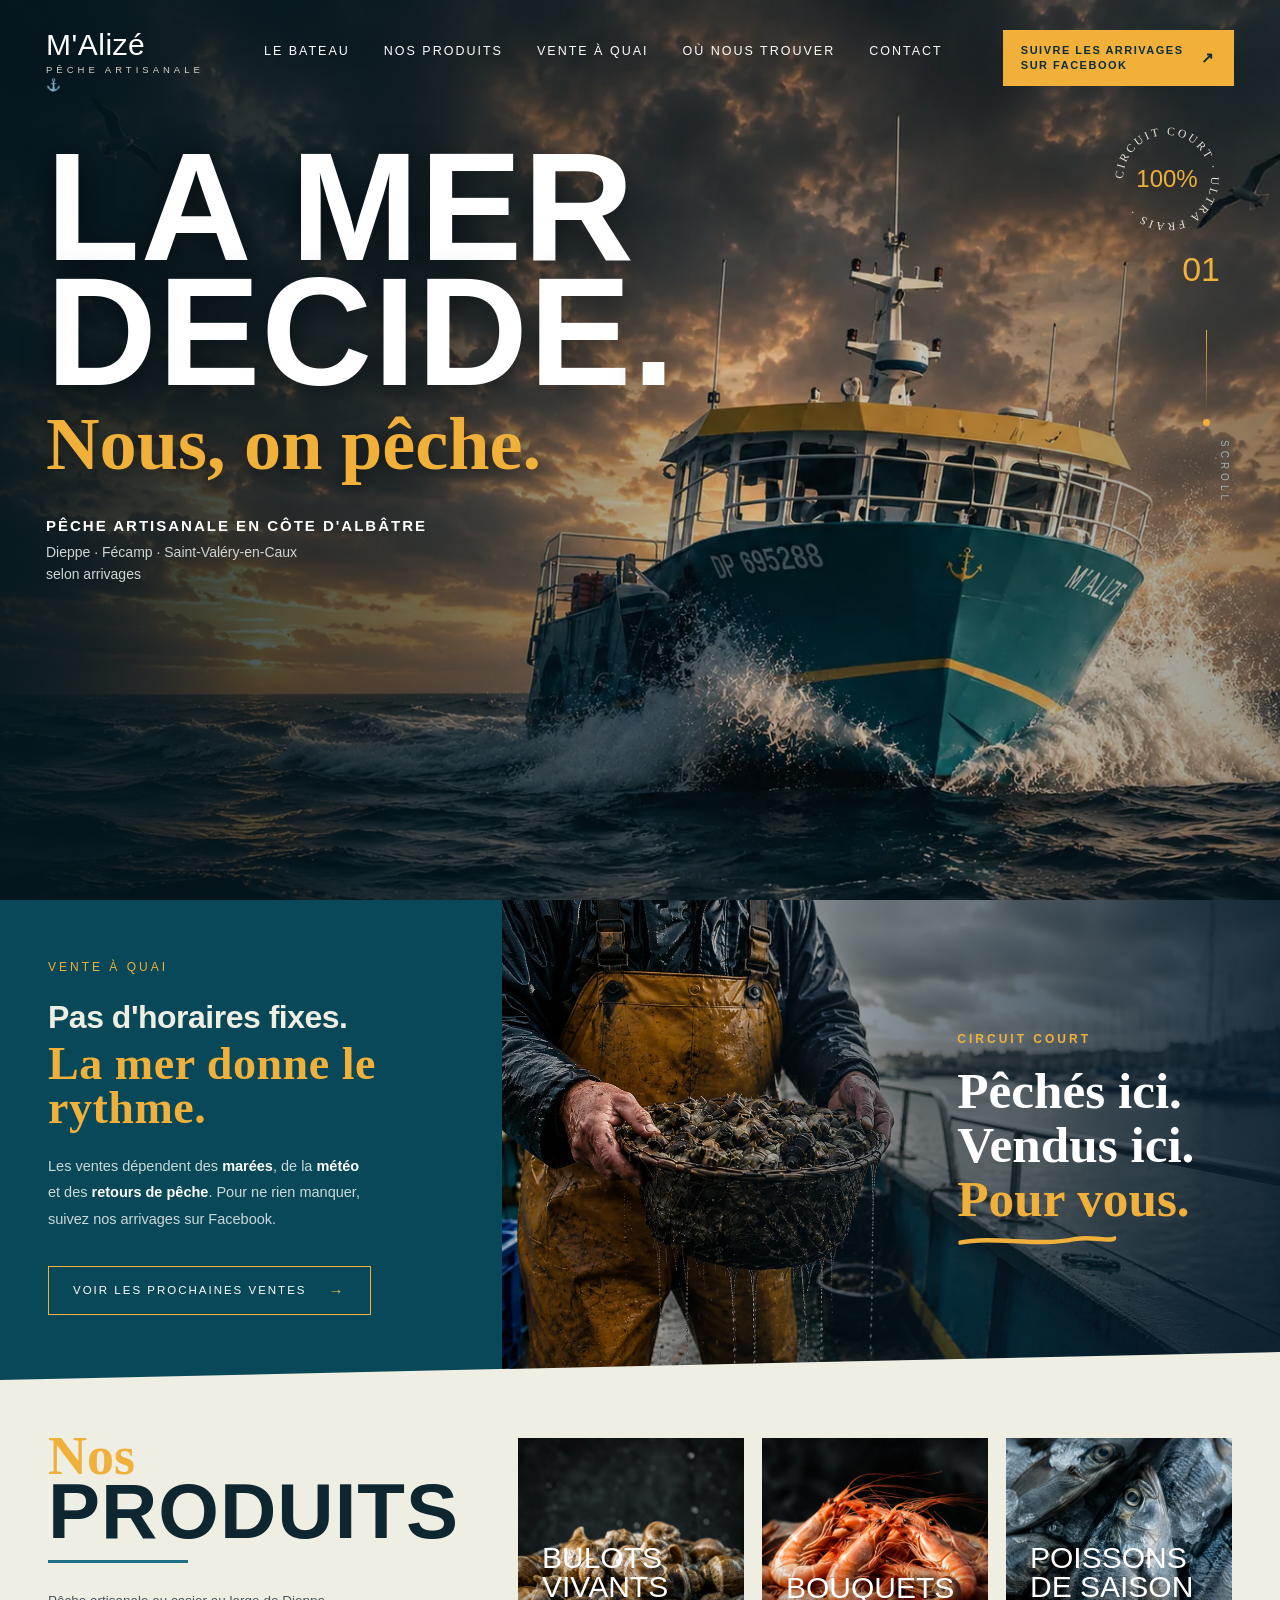
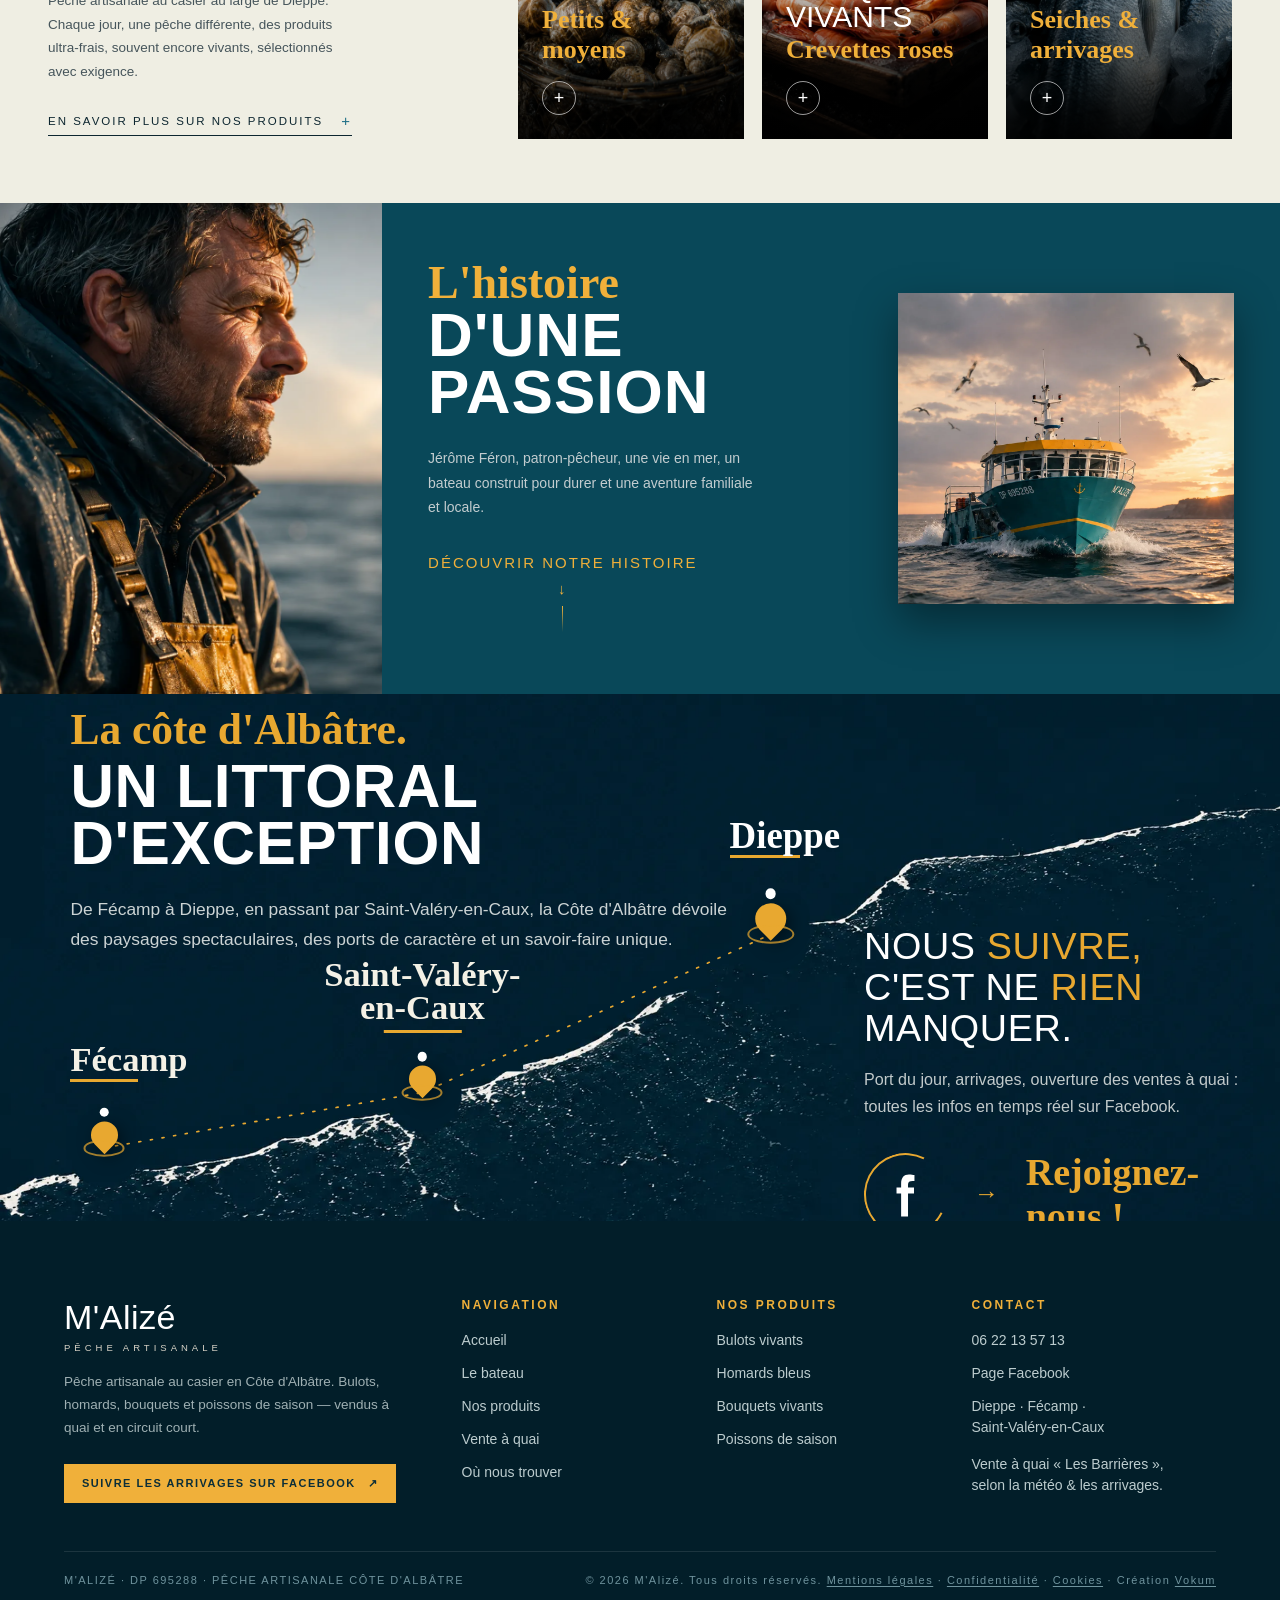
==== commit 985a0fc6: "Pages légales : données registre, cookies, Création Vokum Remplace le gabarit à crochets par les don" ====
--- a/index.html
+++ b/index.html
@@ -77,9 +77,9 @@
   }
   </script>
 
-  <link rel="preconnect" href="https://fonts.googleapis.com" />
-  <link rel="preconnect" href="https://fonts.gstatic.com" crossorigin />
-  <link href="https://fonts.googleapis.com/css2?family=Anton&family=Cormorant+Garamond:ital,wght@0,500;0,600;1,500;1,600&family=Oswald:wght@400;500;600;700&family=Barlow:wght@400;500;600&family=Caveat:wght@500;600;700&display=swap" rel="stylesheet" />
+  <!-- Polices auto-hébergées (SIL OFL 1.1) — aucune requête vers Google -->
+  <link rel="preload" href="img/font/anton-normal-latin.woff2" as="font" type="font/woff2" crossorigin />
+  <link rel="preload" href="img/font/barlow-normal-latin-400.woff2" as="font" type="font/woff2" crossorigin />
   <link rel="stylesheet" href="styles.css" />
 </head>
 <body>
@@ -337,7 +337,7 @@
 
     <div class="foot-bottom">
       <span>M'ALIZÉ&nbsp;·&nbsp;DP 695288&nbsp;·&nbsp;PÊCHE ARTISANALE CÔTE D'ALBÂTRE</span>
-      <span class="foot-legal">© <span id="foot-year">2026</span> M'Alizé. Tous droits réservés. <a href="mentions-legales.html">Mentions légales</a> · <a href="politique-confidentialite.html">Politique de confidentialité</a></span>
+      <span class="foot-legal">© <span id="foot-year">2026</span> M'Alizé. Tous droits réservés. <a href="mentions-legales.html">Mentions légales</a> · <a href="politique-confidentialite.html">Confidentialité</a> · <a href="politique-confidentialite.html#cookies">Cookies</a> · Création <a href="https://vokumagency.com" target="_blank" rel="noopener">Vokum</a></span>
     </div>
   </footer>
 
--- a/styles.css
+++ b/styles.css
@@ -3,6 +3,144 @@
    Anton (display) · Caveat (manuscrit) · Oswald (labels/nav) · Barlow (corps)
    Recréation fidèle du handoff design_handoff_malize_site.
    ========================================================= */
+
+/* =========================================================
+   POLICES AUTO-HÉBERGÉES — SIL Open Font License 1.1
+   Anton · Oswald · Barlow · Cormorant Garamond · Caveat
+   Rapatriées depuis Google Fonts le 17 juillet 2026 : plus aucune
+   requête vers les serveurs de polices de Google, donc plus aucune
+   IP de visiteur transmise à Google sans consentement.
+   Sous-ensembles latin + latin-ext uniquement (site francophone).
+   ========================================================= */
+@font-face {
+  font-family: 'Anton';
+  font-style: normal;
+  font-weight: 400;
+  font-display: swap;
+  src: url('img/font/anton-normal-latin.woff2') format('woff2');
+  unicode-range: U+0000-00FF, U+0131, U+0152-0153, U+02BB-02BC, U+02C6, U+02DA, U+02DC, U+0304, U+0308, U+0329, U+2000-206F, U+20AC, U+2122, U+2191, U+2193, U+2212, U+2215, U+FEFF, U+FFFD;
+}
+@font-face {
+  font-family: 'Anton';
+  font-style: normal;
+  font-weight: 400;
+  font-display: swap;
+  src: url('img/font/anton-normal-latin-ext.woff2') format('woff2');
+  unicode-range: U+0100-02BA, U+02BD-02C5, U+02C7-02CC, U+02CE-02D7, U+02DD-02FF, U+0304, U+0308, U+0329, U+1D00-1DBF, U+1E00-1E9F, U+1EF2-1EFF, U+2020, U+20A0-20AB, U+20AD-20C0, U+2113, U+2C60-2C7F, U+A720-A7FF;
+}
+@font-face {
+  font-family: 'Oswald';
+  font-style: normal;
+  font-weight: 400 700;
+  font-display: swap;
+  src: url('img/font/oswald-normal-latin.woff2') format('woff2');
+  unicode-range: U+0000-00FF, U+0131, U+0152-0153, U+02BB-02BC, U+02C6, U+02DA, U+02DC, U+0304, U+0308, U+0329, U+2000-206F, U+20AC, U+2122, U+2191, U+2193, U+2212, U+2215, U+FEFF, U+FFFD;
+}
+@font-face {
+  font-family: 'Oswald';
+  font-style: normal;
+  font-weight: 400 700;
+  font-display: swap;
+  src: url('img/font/oswald-normal-latin-ext.woff2') format('woff2');
+  unicode-range: U+0100-02BA, U+02BD-02C5, U+02C7-02CC, U+02CE-02D7, U+02DD-02FF, U+0304, U+0308, U+0329, U+1D00-1DBF, U+1E00-1E9F, U+1EF2-1EFF, U+2020, U+20A0-20AB, U+20AD-20C0, U+2113, U+2C60-2C7F, U+A720-A7FF;
+}
+@font-face {
+  font-family: 'Barlow';
+  font-style: normal;
+  font-weight: 400;
+  font-display: swap;
+  src: url('img/font/barlow-normal-latin-400.woff2') format('woff2');
+  unicode-range: U+0000-00FF, U+0131, U+0152-0153, U+02BB-02BC, U+02C6, U+02DA, U+02DC, U+0304, U+0308, U+0329, U+2000-206F, U+20AC, U+2122, U+2191, U+2193, U+2212, U+2215, U+FEFF, U+FFFD;
+}
+@font-face {
+  font-family: 'Barlow';
+  font-style: normal;
+  font-weight: 500;
+  font-display: swap;
+  src: url('img/font/barlow-normal-latin-500.woff2') format('woff2');
+  unicode-range: U+0000-00FF, U+0131, U+0152-0153, U+02BB-02BC, U+02C6, U+02DA, U+02DC, U+0304, U+0308, U+0329, U+2000-206F, U+20AC, U+2122, U+2191, U+2193, U+2212, U+2215, U+FEFF, U+FFFD;
+}
+@font-face {
+  font-family: 'Barlow';
+  font-style: normal;
+  font-weight: 600;
+  font-display: swap;
+  src: url('img/font/barlow-normal-latin-600.woff2') format('woff2');
+  unicode-range: U+0000-00FF, U+0131, U+0152-0153, U+02BB-02BC, U+02C6, U+02DA, U+02DC, U+0304, U+0308, U+0329, U+2000-206F, U+20AC, U+2122, U+2191, U+2193, U+2212, U+2215, U+FEFF, U+FFFD;
+}
+@font-face {
+  font-family: 'Barlow';
+  font-style: normal;
+  font-weight: 400;
+  font-display: swap;
+  src: url('img/font/barlow-normal-latin-ext-400.woff2') format('woff2');
+  unicode-range: U+0100-02BA, U+02BD-02C5, U+02C7-02CC, U+02CE-02D7, U+02DD-02FF, U+0304, U+0308, U+0329, U+1D00-1DBF, U+1E00-1E9F, U+1EF2-1EFF, U+2020, U+20A0-20AB, U+20AD-20C0, U+2113, U+2C60-2C7F, U+A720-A7FF;
+}
+@font-face {
+  font-family: 'Barlow';
+  font-style: normal;
+  font-weight: 500;
+  font-display: swap;
+  src: url('img/font/barlow-normal-latin-ext-500.woff2') format('woff2');
+  unicode-range: U+0100-02BA, U+02BD-02C5, U+02C7-02CC, U+02CE-02D7, U+02DD-02FF, U+0304, U+0308, U+0329, U+1D00-1DBF, U+1E00-1E9F, U+1EF2-1EFF, U+2020, U+20A0-20AB, U+20AD-20C0, U+2113, U+2C60-2C7F, U+A720-A7FF;
+}
+@font-face {
+  font-family: 'Barlow';
+  font-style: normal;
+  font-weight: 600;
+  font-display: swap;
+  src: url('img/font/barlow-normal-latin-ext-600.woff2') format('woff2');
+  unicode-range: U+0100-02BA, U+02BD-02C5, U+02C7-02CC, U+02CE-02D7, U+02DD-02FF, U+0304, U+0308, U+0329, U+1D00-1DBF, U+1E00-1E9F, U+1EF2-1EFF, U+2020, U+20A0-20AB, U+20AD-20C0, U+2113, U+2C60-2C7F, U+A720-A7FF;
+}
+@font-face {
+  font-family: 'Cormorant Garamond';
+  font-style: italic;
+  font-weight: 300 700;
+  font-display: swap;
+  src: url('img/font/cormorant-garamond-italic-latin.woff2') format('woff2');
+  unicode-range: U+0000-00FF, U+0131, U+0152-0153, U+02BB-02BC, U+02C6, U+02DA, U+02DC, U+0304, U+0308, U+0329, U+2000-206F, U+20AC, U+2122, U+2191, U+2193, U+2212, U+2215, U+FEFF, U+FFFD;
+}
+@font-face {
+  font-family: 'Cormorant Garamond';
+  font-style: italic;
+  font-weight: 300 700;
+  font-display: swap;
+  src: url('img/font/cormorant-garamond-italic-latin-ext.woff2') format('woff2');
+  unicode-range: U+0100-02BA, U+02BD-02C5, U+02C7-02CC, U+02CE-02D7, U+02DD-02FF, U+0304, U+0308, U+0329, U+1D00-1DBF, U+1E00-1E9F, U+1EF2-1EFF, U+2020, U+20A0-20AB, U+20AD-20C0, U+2113, U+2C60-2C7F, U+A720-A7FF;
+}
+@font-face {
+  font-family: 'Cormorant Garamond';
+  font-style: normal;
+  font-weight: 300 700;
+  font-display: swap;
+  src: url('img/font/cormorant-garamond-normal-latin.woff2') format('woff2');
+  unicode-range: U+0000-00FF, U+0131, U+0152-0153, U+02BB-02BC, U+02C6, U+02DA, U+02DC, U+0304, U+0308, U+0329, U+2000-206F, U+20AC, U+2122, U+2191, U+2193, U+2212, U+2215, U+FEFF, U+FFFD;
+}
+@font-face {
+  font-family: 'Cormorant Garamond';
+  font-style: normal;
+  font-weight: 300 700;
+  font-display: swap;
+  src: url('img/font/cormorant-garamond-normal-latin-ext.woff2') format('woff2');
+  unicode-range: U+0100-02BA, U+02BD-02C5, U+02C7-02CC, U+02CE-02D7, U+02DD-02FF, U+0304, U+0308, U+0329, U+1D00-1DBF, U+1E00-1E9F, U+1EF2-1EFF, U+2020, U+20A0-20AB, U+20AD-20C0, U+2113, U+2C60-2C7F, U+A720-A7FF;
+}
+@font-face {
+  font-family: 'Caveat';
+  font-style: normal;
+  font-weight: 400 700;
+  font-display: swap;
+  src: url('img/font/caveat-normal-latin.woff2') format('woff2');
+  unicode-range: U+0000-00FF, U+0131, U+0152-0153, U+02BB-02BC, U+02C6, U+02DA, U+02DC, U+0304, U+0308, U+0329, U+2000-206F, U+20AC, U+2122, U+2191, U+2193, U+2212, U+2215, U+FEFF, U+FFFD;
+}
+@font-face {
+  font-family: 'Caveat';
+  font-style: normal;
+  font-weight: 400 700;
+  font-display: swap;
+  src: url('img/font/caveat-normal-latin-ext.woff2') format('woff2');
+  unicode-range: U+0100-02BA, U+02BD-02C5, U+02C7-02CC, U+02CE-02D7, U+02DD-02FF, U+0304, U+0308, U+0329, U+1D00-1DBF, U+1E00-1E9F, U+1EF2-1EFF, U+2020, U+20A0-20AB, U+20AD-20C0, U+2113, U+2C60-2C7F, U+A720-A7FF;
+}
+
 
 :root {
   --bg: #021e29;
@@ -419,7 +557,59 @@
 
 .legal-note { margin-top: 60px; padding: 20px 22px; background: rgba(240,176,58,.06); border: 1px solid rgba(240,176,58,.2); font-size: 13px; line-height: 1.6; color: #9fb0b3; font-style: italic; }
 
+/* Fiche d'identité de l'éditeur — lignes pointillées, comme un registre de bord */
+.legal-id { margin: 22px 0 8px; display: flex; flex-direction: column; gap: 2px; }
+.legal-id li { display: flex; align-items: baseline; gap: 10px; padding: 8px 0; font-size: 15px; line-height: 1.6; color: #bcccce; }
+.legal-id li::before { content: none; }
+.legal-id .k { font-family: 'Oswald', sans-serif; font-size: 11.5px; letter-spacing: 1.5px; text-transform: uppercase; color: #8fa6ab; white-space: nowrap; }
+.legal-id .lead {
+  flex: 1; min-width: 18px; align-self: center; height: 2px;
+  background-image: radial-gradient(circle, rgba(255,255,255,.28) 1px, transparent 1px);
+  background-size: 5px 2px; background-repeat: repeat-x; background-position: 0 center;
+  transform: translateY(2px);
+}
+.legal-id .v { text-align: right; color: #e9e4d8; font-weight: 500; }
+.legal-id .v a { color: var(--gold); text-decoration: underline; text-underline-offset: 2px; }
+
+/* Encadré « d'où viennent ces données » — la source, pas la parole */
+.legal-source {
+  margin-top: 26px; padding: 18px 20px;
+  background: rgba(31,111,134,.14); border-left: 2px solid var(--accent);
+  font-size: 13.5px; line-height: 1.7; color: #a8bcc0;
+}
+.legal-source strong { color: #e9e4d8; font-weight: 600; }
+.legal-source a { color: var(--gold); text-decoration: underline; text-underline-offset: 2px; }
+.legal-source code { font-family: ui-monospace, SFMono-Regular, Menlo, monospace; font-size: .92em; color: #cfd6d4; }
+
+/* Séparateur — trois flotteurs de casier */
+.legal-sep { margin: 54px 0 0; text-align: center; color: var(--gold); letter-spacing: 1.1em; font-size: 11px; opacity: .55; }
+
+/* Trou assumé : ce qui n'a pas pu être vérifié se voit. Rose = signal, pas couleur de marque. */
+.manque {
+  background: #FFD9E2; color: #7A0B26;
+  padding: 1px 7px; border-radius: 2px;
+  font-weight: 500; font-size: .94em;
+  box-decoration-break: clone; -webkit-box-decoration-break: clone;
+}
+
+/* Boutons de fin de page */
+.legal-actions { display: flex; flex-wrap: wrap; gap: 14px; margin-top: 60px; }
+.legal-btn {
+  display: inline-flex; align-items: center; padding: 14px 22px;
+  font-family: 'Oswald', sans-serif; font-size: 11.5px; letter-spacing: 2px; text-transform: uppercase;
+  border: 1px solid var(--gold); color: var(--bg); background: var(--gold);
+  transition: background .2s ease, color .2s ease;
+}
+.legal-btn:hover { background: transparent; color: var(--gold); }
+.legal-btn.ghost { background: transparent; color: #e9e4d8; border-color: rgba(255,255,255,.28); }
+.legal-btn.ghost:hover { border-color: var(--gold); color: var(--gold); }
+.legal-btn:focus-visible, .legal-back:focus-visible, .legal-p a:focus-visible { outline: 2px solid var(--gold); outline-offset: 3px; }
+
 @media (max-width: 560px) {
   .legal-section { margin-top: 40px; padding-top: 26px; }
   .legal-title { font-size: 34px; }
-}
+  .legal-id li { flex-direction: column; align-items: flex-start; gap: 3px; padding: 10px 0; border-bottom: 1px solid rgba(255,255,255,.07); }
+  .legal-id .lead { display: none; }
+  .legal-id .v { text-align: left; }
+  .legal-actions .legal-btn { flex: 1 1 100%; justify-content: center; }
+}
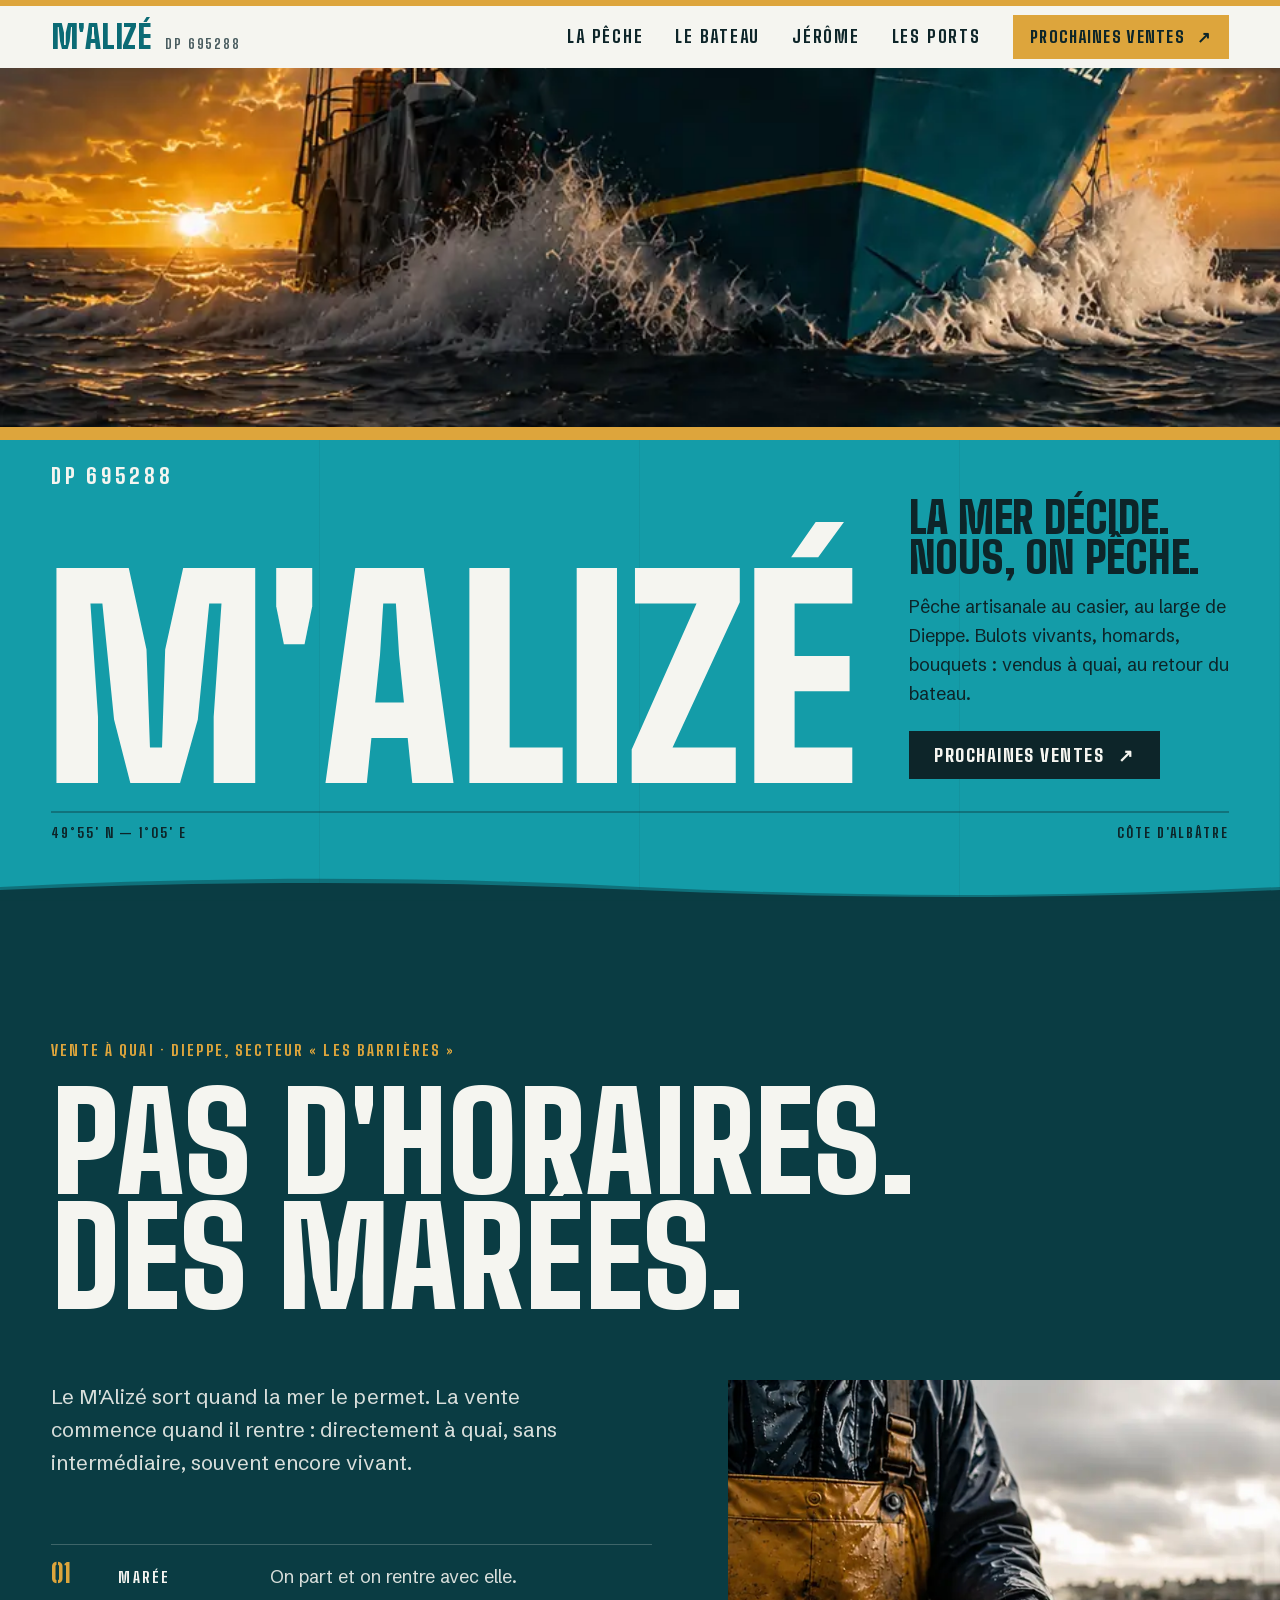
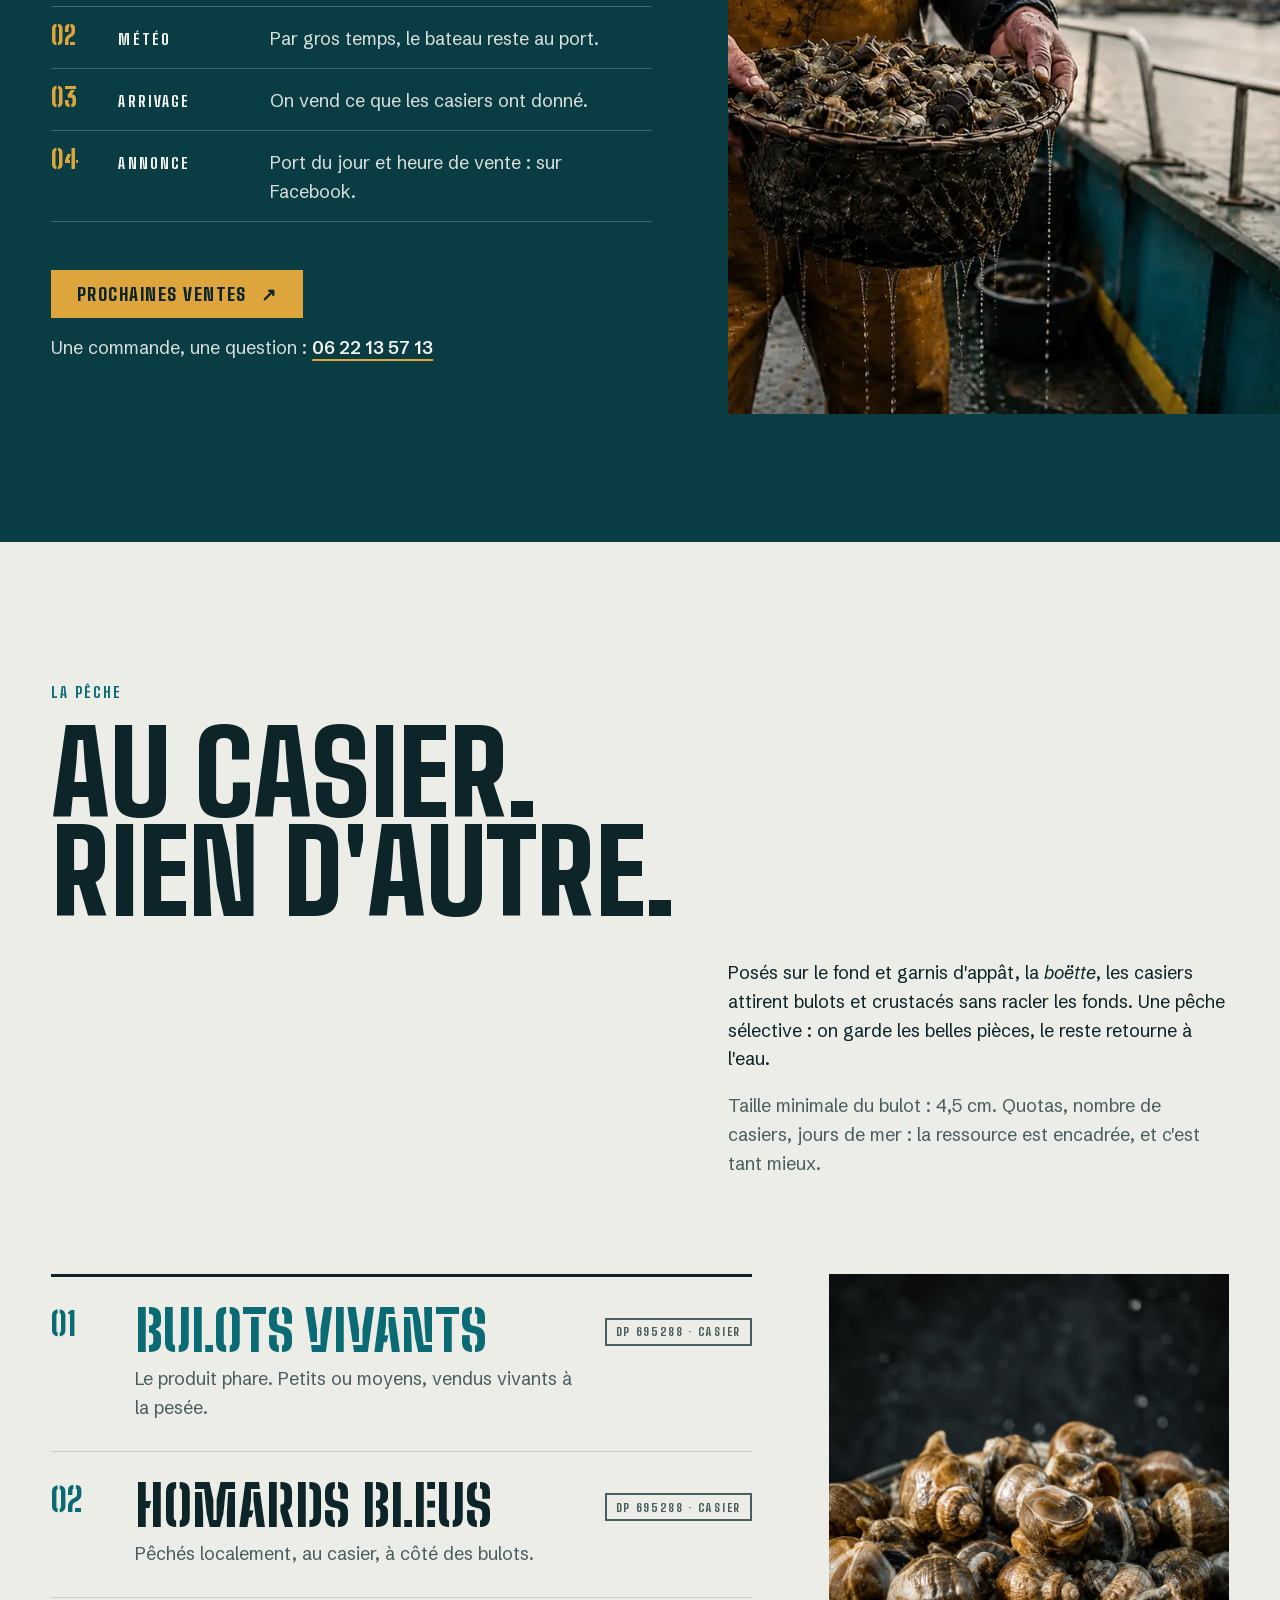
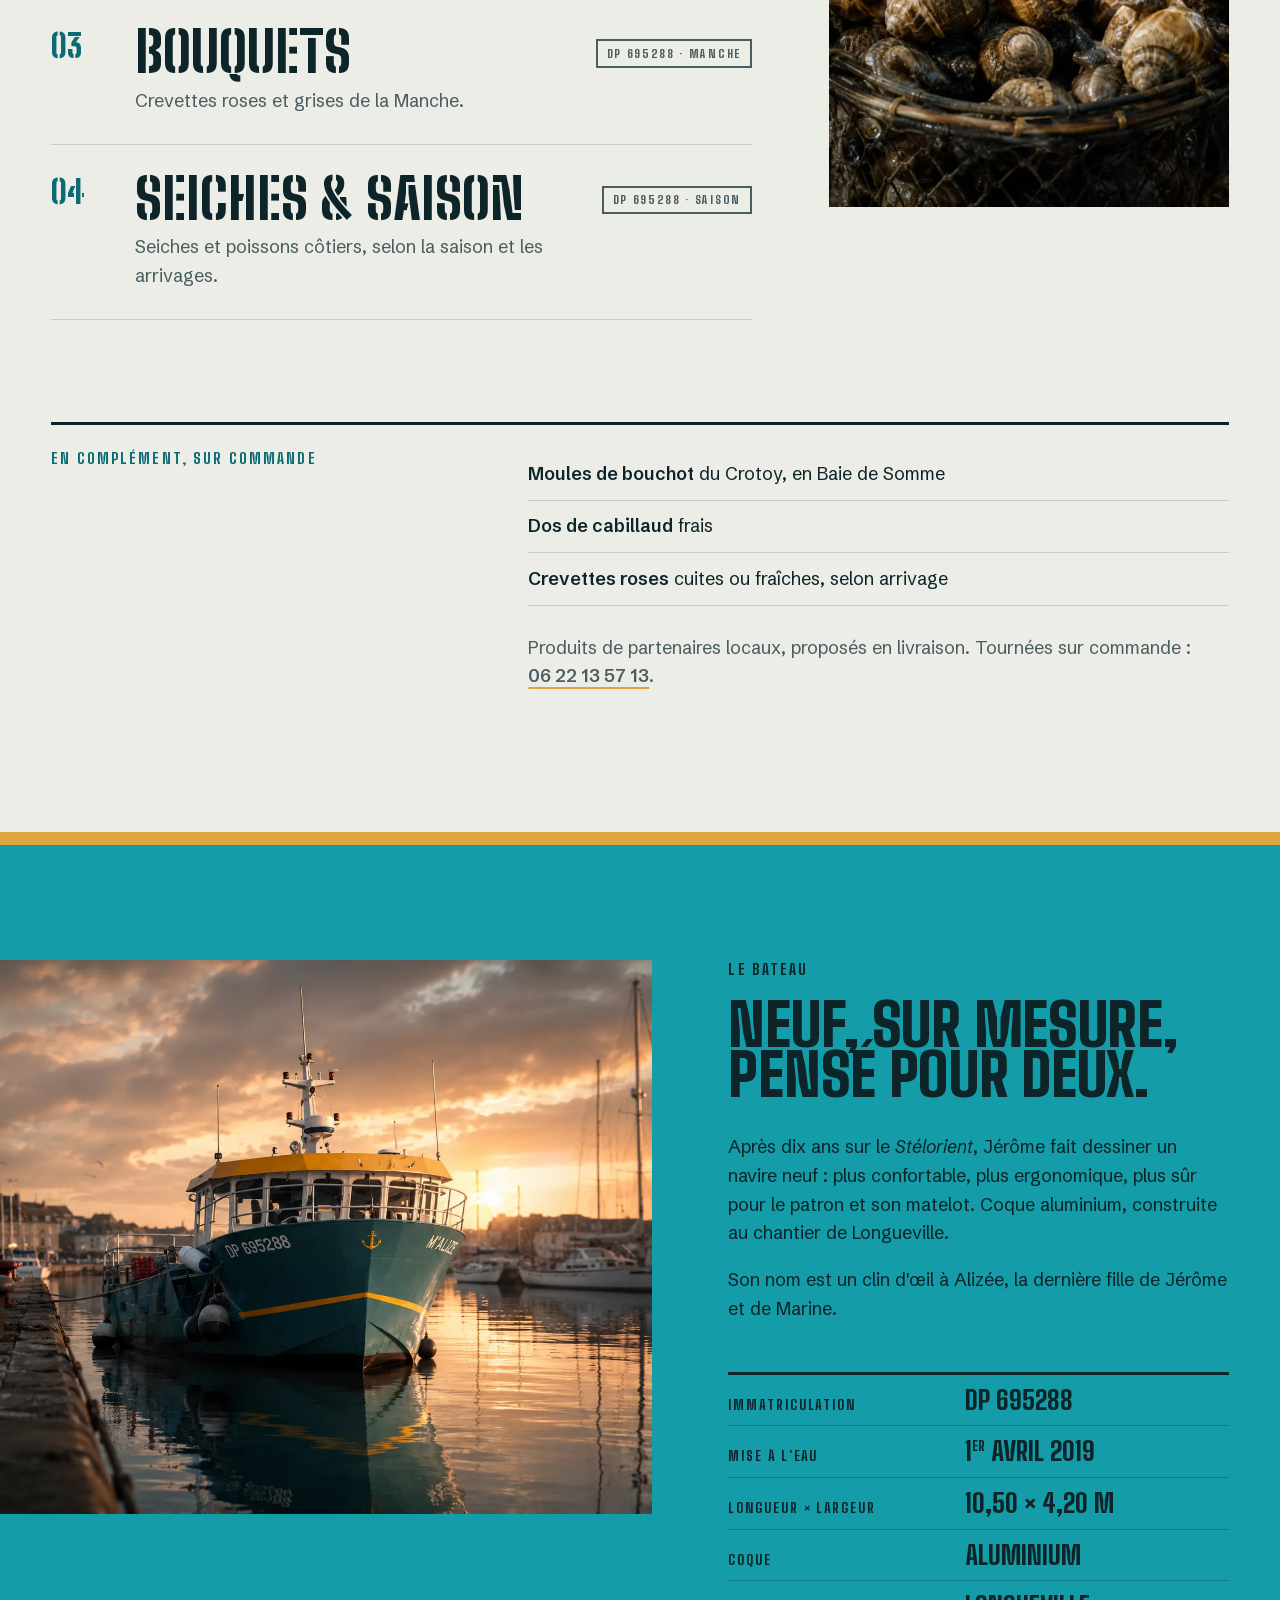
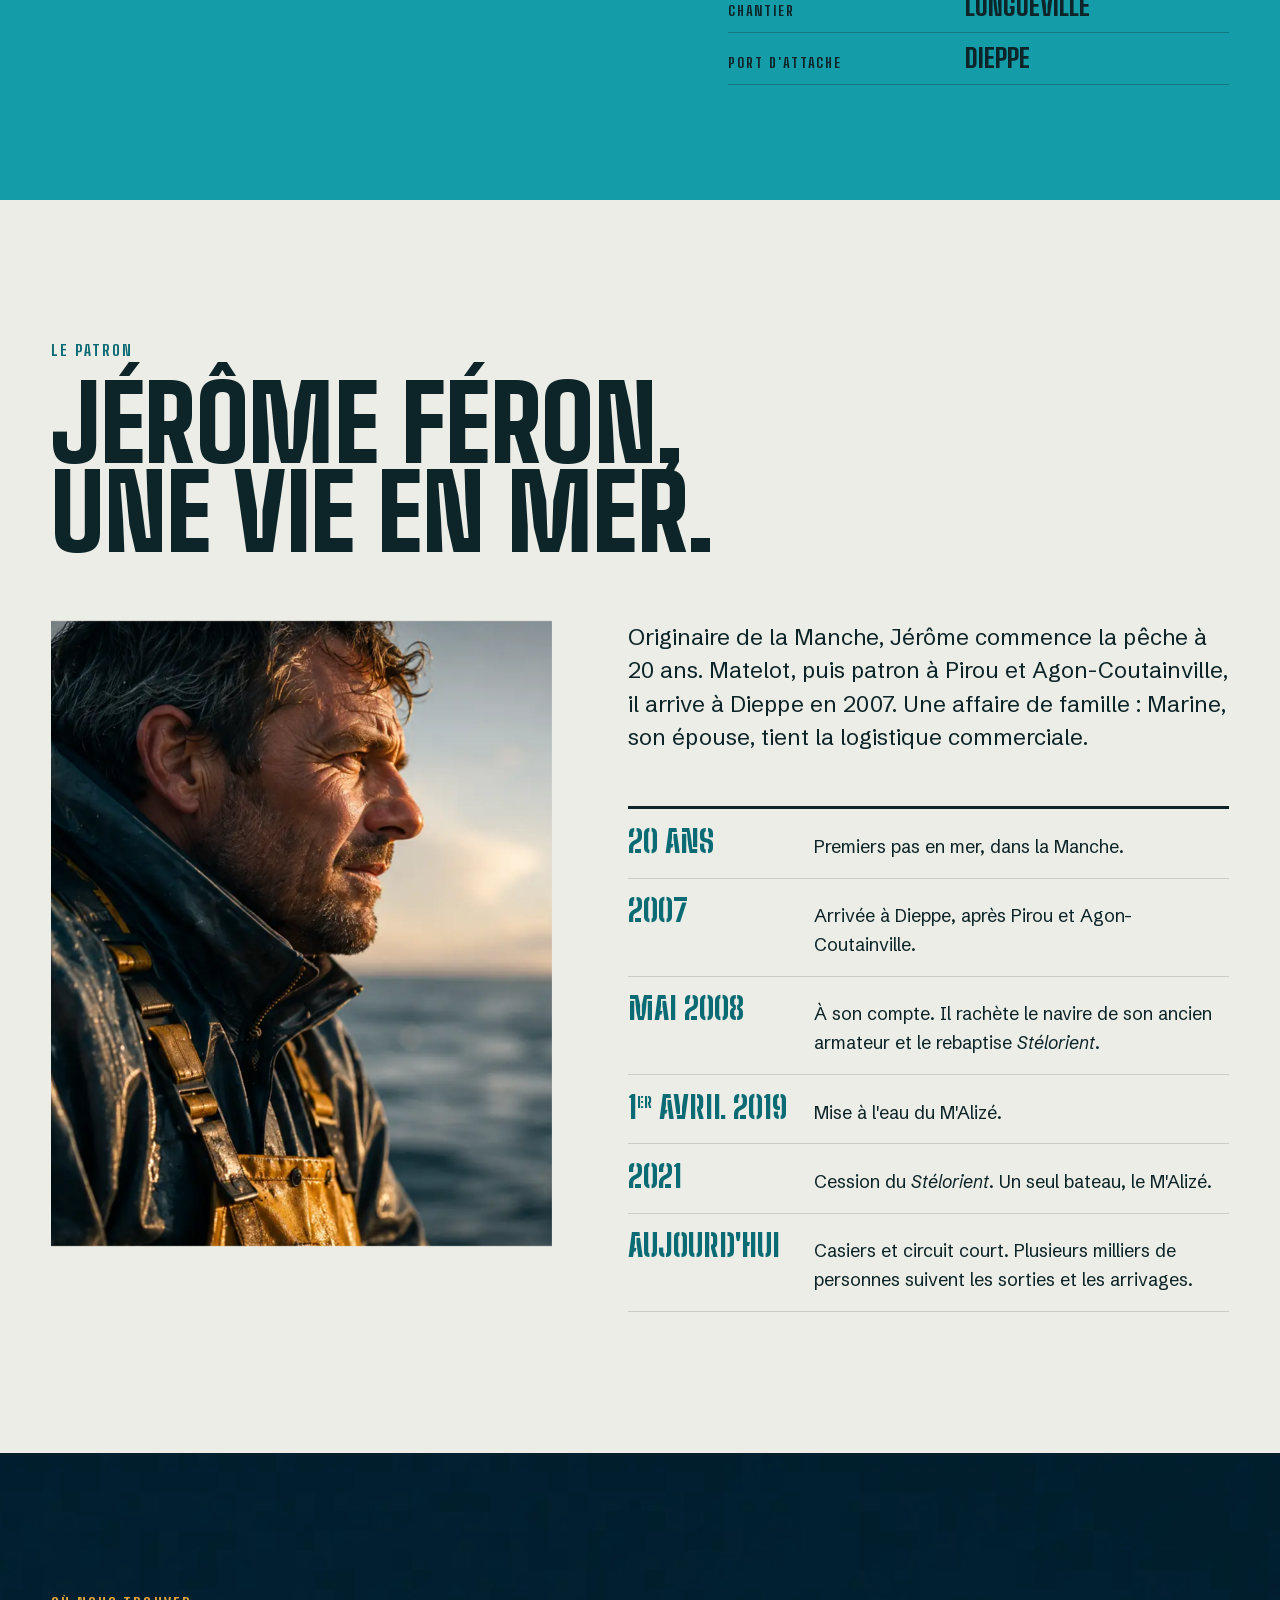
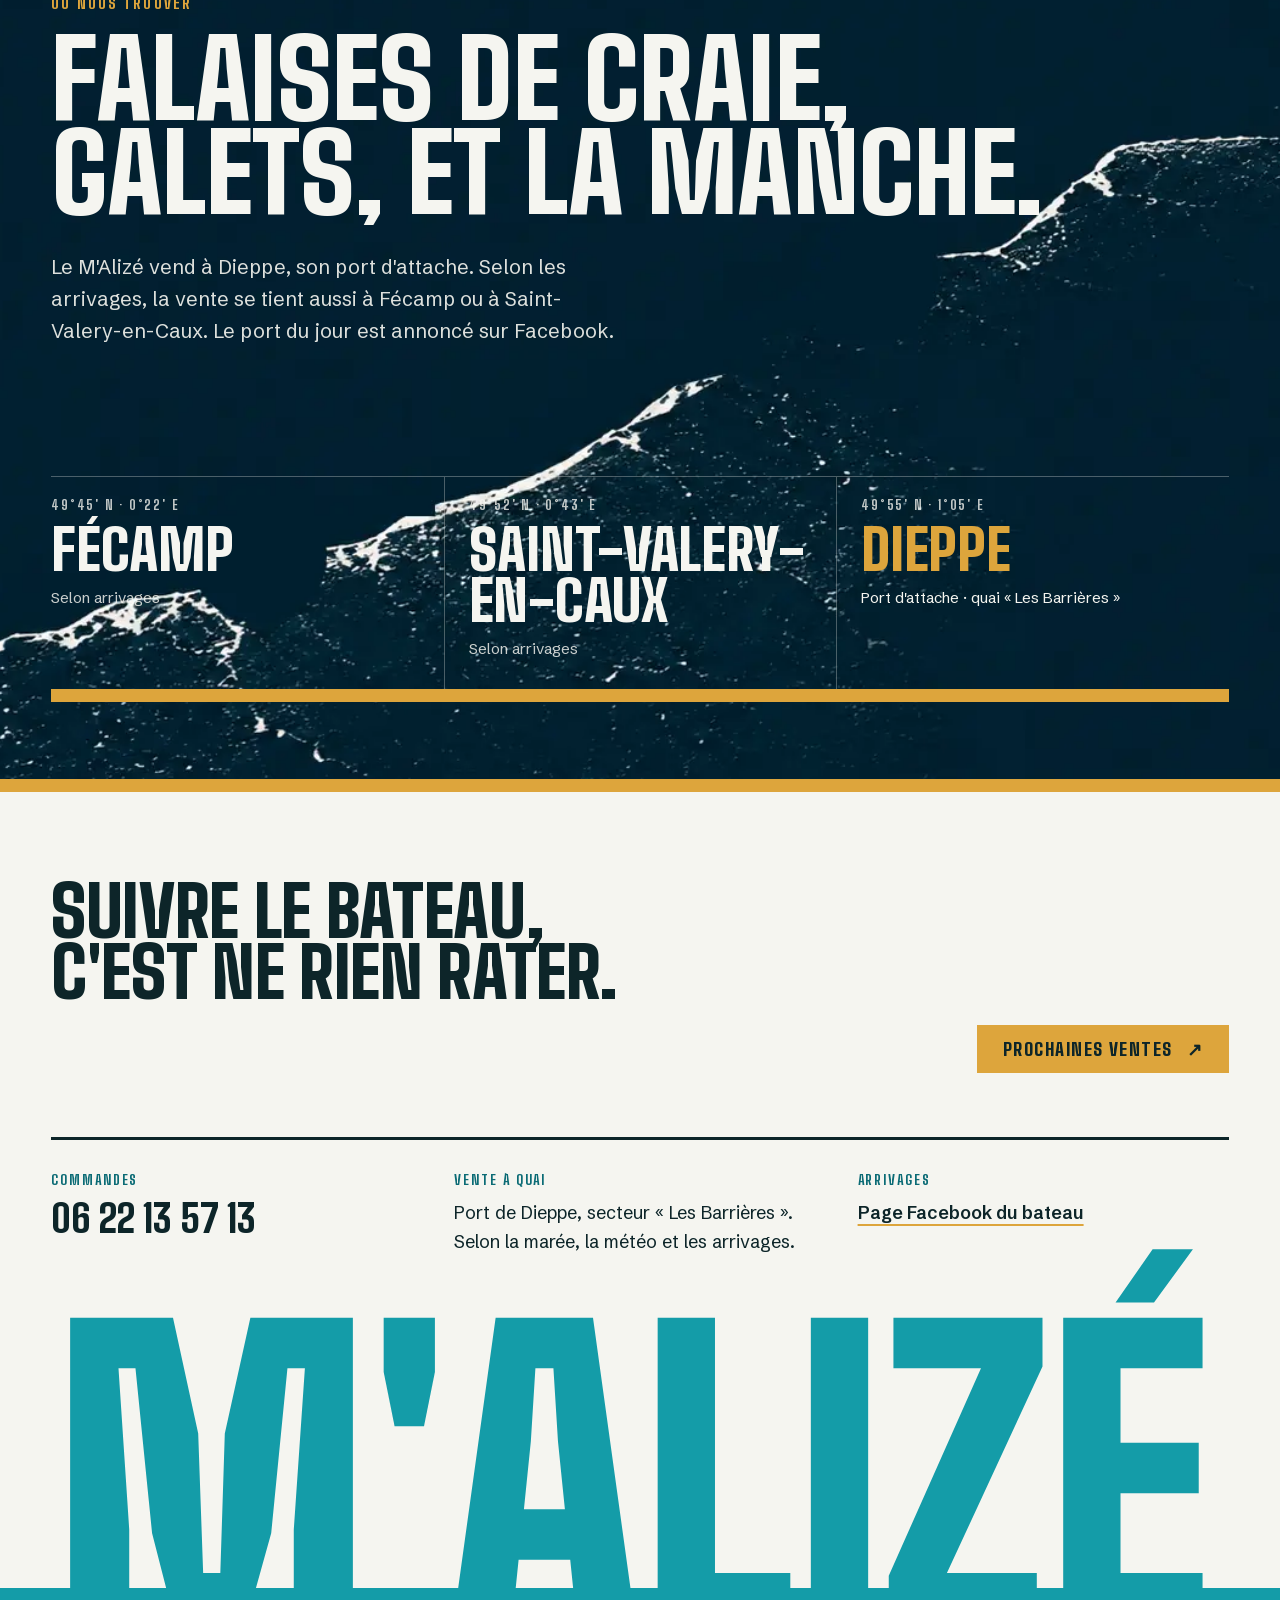
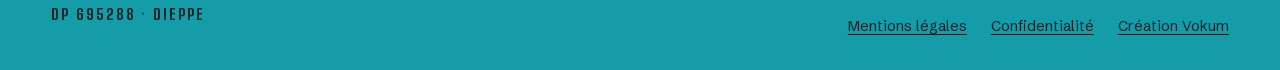
==== commit 48688b81: "v4 « La livrée » : refonte complète, DA tirée du bateau Le site reprend la peinture du M'Alizé : coq" ====
--- a/index.html
+++ b/index.html
@@ -1,57 +1,56 @@
-<!DOCTYPE html>
+<!doctype html>
 <html lang="fr">
 <head>
-  <meta charset="UTF-8" />
-  <meta name="viewport" content="width=device-width, initial-scale=1.0" />
-  <title>M'Alizé — Vente directe de poisson à Dieppe | Bulots, homards, bouquets · Pêche artisanale</title>
-  <meta name="description" content="Bateau de pêche artisanale M'Alizé à Dieppe : vente directe à quai (Les Barrières) de bulots vivants, homards bleus, bouquets et poissons de saison. Pêche au casier en Côte d'Albâtre — Dieppe, Fécamp, Saint-Valéry-en-Caux. Livraison possible." />
-  <meta name="keywords" content="vente directe poisson Dieppe, bulots Dieppe, pêcheur Dieppe, vente à quai Dieppe, poisson frais Dieppe, homard bleu Normandie, bouquet crevette Dieppe, pêche artisanale Côte d'Albâtre, bateau M'Alizé, circuit court poisson Normandie, criée Dieppe, fruits de mer Fécamp, poissonnerie Saint-Valéry-en-Caux" />
-  <meta name="robots" content="index, follow, max-image-preview:large" />
-  <meta name="theme-color" content="#021e29" />
-  <meta name="author" content="M'Alizé — Jérôme Féron, patron-pêcheur" />
-  <link rel="canonical" href="https://alize.vercel.app/" />
-
-  <!-- Géolocalisation (SEO local) -->
-  <meta name="geo.region" content="FR-76" />
-  <meta name="geo.placename" content="Dieppe, Normandie, France" />
-  <meta name="geo.position" content="49.9294;1.0836" />
-  <meta name="ICBM" content="49.9294, 1.0836" />
-
-  <!-- Open Graph -->
-  <meta property="og:type" content="website" />
-  <meta property="og:site_name" content="M'Alizé — Pêche artisanale" />
-  <meta property="og:locale" content="fr_FR" />
-  <meta property="og:url" content="https://alize.vercel.app/" />
-  <meta property="og:title" content="M'Alizé — Vente directe de poisson à Dieppe · Bulots, homards, bouquets" />
-  <meta property="og:description" content="Pêche artisanale au casier en Côte d'Albâtre. Bulots vivants, homards bleus, bouquets et poissons de saison, vendus à quai à Dieppe dès le retour de mer." />
-  <meta property="og:image" content="https://alize.vercel.app/img/og-image.jpg" />
-  <meta property="og:image:width" content="1200" />
-  <meta property="og:image:height" content="630" />
-  <meta property="og:image:alt" content="Le bateau de pêche M'Alizé en mer au coucher du soleil" />
-
-  <!-- Twitter -->
-  <meta name="twitter:card" content="summary_large_image" />
-  <meta name="twitter:title" content="M'Alizé — Vente directe de poisson à Dieppe" />
-  <meta name="twitter:description" content="Bulots vivants, homards bleus, bouquets et poissons de saison — vendus à quai à Dieppe, pêche artisanale au casier en Côte d'Albâtre." />
-  <meta name="twitter:image" content="https://alize.vercel.app/img/og-image.jpg" />
-
-  <!-- Préchargement des visuels critiques (LCP) -->
-  <link rel="preload" as="image" href="img/hero.webp" media="(min-width: 761px)" />
-  <link rel="preload" as="image" href="img/hero-mobile.webp" media="(max-width: 760px)" />
-
-  <!-- Données structurées : commerce local -->
+  <meta charset="utf-8">
+  <meta name="viewport" content="width=device-width, initial-scale=1">
+  <title>M'Alizé — Bulots vivants &amp; vente à quai à Dieppe</title>
+  <meta name="description" content="Bateau de pêche artisanale au casier basé à Dieppe. Bulots vivants, homards bleus, bouquets et seiches vendus à quai, selon la marée et les arrivages.">
+  <!-- Maquette v4 non validée par le client : retirer noindex à la mise en ligne -->
+  <meta name="robots" content="noindex, nofollow">
+  <link rel="canonical" href="https://alize-six.vercel.app/">
+  <meta name="theme-color" content="#149CA8">
+
+  <meta property="og:type" content="website">
+  <meta property="og:locale" content="fr_FR">
+  <meta property="og:site_name" content="M'Alizé">
+  <meta property="og:title" content="M'Alizé — La mer décide. Nous, on pêche.">
+  <meta property="og:description" content="Pêche artisanale au casier à Dieppe. Bulots vivants, homards, bouquets : vente directe à quai.">
+  <meta property="og:url" content="https://alize-six.vercel.app/">
+  <meta property="og:image" content="https://alize-six.vercel.app/assets/img/og-image.jpg">
+  <meta property="og:image:width" content="1200">
+  <meta property="og:image:height" content="630">
+  <meta property="og:image:alt" content="Le M'Alizé, coque turquoise et liston jaune, et son nom peint en grand.">
+  <meta name="twitter:card" content="summary_large_image">
+
+  <link rel="icon" href="/favicon.ico" sizes="any">
+  <link rel="icon" type="image/png" sizes="48x48" href="/assets/img/favicon-48.png">
+  <link rel="apple-touch-icon" href="/apple-touch-icon.png">
+
+  <link rel="preload" href="/assets/fonts/bigshoulders.woff2" as="font" type="font/woff2" crossorigin>
+  <link rel="preload" href="/assets/img/hero.webp" as="image" type="image/webp" media="(min-width: 761px)" fetchpriority="high">
+  <link rel="preload" href="/assets/img/hero-mobile.webp" as="image" type="image/webp" media="(max-width: 760px)" fetchpriority="high">
+
+  <link rel="stylesheet" href="/assets/css/commons/base.css">
+  <link rel="stylesheet" href="/assets/css/commons/motion.css">
+  <link rel="stylesheet" href="/assets/css/ui/site-header.css">
+  <link rel="stylesheet" href="/assets/css/modules/hero.css">
+  <link rel="stylesheet" href="/assets/css/modules/bulletin.css">
+  <link rel="stylesheet" href="/assets/css/modules/peche.css">
+  <link rel="stylesheet" href="/assets/css/modules/bateau.css">
+  <link rel="stylesheet" href="/assets/css/modules/jerome.css">
+  <link rel="stylesheet" href="/assets/css/modules/cote.css">
+  <link rel="stylesheet" href="/assets/css/ui/site-footer.css">
+
   <script type="application/ld+json">
   {
     "@context": "https://schema.org",
     "@type": "LocalBusiness",
-    "@id": "https://alize.vercel.app/#business",
+    "@id": "https://alize-six.vercel.app/#business",
     "name": "M'Alizé — Pêche artisanale",
-    "description": "Bateau de pêche artisanale basé à Dieppe. Vente directe à quai (secteur Les Barrières) de bulots vivants, homards bleus, bouquets et poissons de saison, pêchés au casier en Côte d'Albâtre. Livraison possible sur commande.",
-    "url": "https://alize.vercel.app/",
+    "description": "Bateau de pêche artisanale au casier basé à Dieppe. Vente directe à quai (secteur Les Barrières) de bulots vivants, homards bleus, bouquets et seiches. Livraison possible sur commande.",
+    "url": "https://alize-six.vercel.app/",
     "telephone": "+33622135713",
-    "image": "https://alize.vercel.app/img/og-image.jpg",
-    "priceRange": "€€",
-    "currenciesAccepted": "EUR",
+    "image": "https://alize-six.vercel.app/assets/img/og-image.jpg",
     "founder": { "@type": "Person", "name": "Jérôme Féron", "jobTitle": "Patron-pêcheur" },
     "address": {
       "@type": "PostalAddress",
@@ -65,283 +64,337 @@
     "areaServed": [
       { "@type": "City", "name": "Dieppe" },
       { "@type": "City", "name": "Fécamp" },
-      { "@type": "City", "name": "Saint-Valéry-en-Caux" }
+      { "@type": "City", "name": "Saint-Valery-en-Caux" }
     ],
-    "sameAs": ["https://www.facebook.com/p/Bateau-MAliz%C3%A9-100050654394732/"],
-    "makesOffer": [
-      { "@type": "Offer", "itemOffered": { "@type": "Product", "name": "Bulots vivants", "description": "Bulots vivants pêchés au casier au large de Dieppe, vendus à la pesée." } },
-      { "@type": "Offer", "itemOffered": { "@type": "Product", "name": "Homards bleus", "description": "Homards bleus pêchés localement au casier." } },
-      { "@type": "Offer", "itemOffered": { "@type": "Product", "name": "Bouquets vivants", "description": "Crevettes roses et grises de la Manche." } },
-      { "@type": "Offer", "itemOffered": { "@type": "Product", "name": "Poissons de saison", "description": "Seiches et poissons côtiers selon les arrivages." } }
-    ]
+    "sameAs": ["https://www.facebook.com/p/Bateau-MAliz%C3%A9-100050654394732/"]
   }
   </script>
-
-  <!-- Polices auto-hébergées (SIL OFL 1.1) — aucune requête vers Google -->
-  <link rel="preload" href="img/font/anton-normal-latin.woff2" as="font" type="font/woff2" crossorigin />
-  <link rel="preload" href="img/font/barlow-normal-latin-400.woff2" as="font" type="font/woff2" crossorigin />
-  <link rel="stylesheet" href="styles.css" />
 </head>
 <body>
-<div class="shell">
-
-  <!-- ============ HERO ============ -->
-  <header class="hero" id="accueil">
-    <div class="hero-bar">
-      <a class="brand" href="#accueil" aria-label="M'Alizé, accueil">
-        <span class="brand-name">M'Alizé</span>
-        <span class="brand-sub">PÊCHE ARTISANALE</span>
-        <span class="brand-anchor" aria-hidden="true">⚓</span>
+  <a class="skip-link" href="#contenu">Aller au contenu</a>
+
+  <div class="site-loader" data-site-loader aria-hidden="true"></div>
+
+  <!-- Header = timonerie : blanc cabine, bandeau jaune de toit -->
+  <header class="site-header" data-ui="site-header">
+    <a class="site-header__mark" href="#top" aria-label="M'Alizé, retour en haut">
+      <span class="site-header__name hull-type">M'Alizé</span>
+      <span class="site-header__reg meta" aria-hidden="true">DP 695288</span>
+    </a>
+    <button class="site-header__toggle" type="button" aria-expanded="false" aria-controls="site-nav">
+      <span class="visually-hidden">Ouvrir le menu</span>
+      <span class="site-header__bars" aria-hidden="true"></span>
+    </button>
+    <nav class="site-header__nav" id="site-nav" aria-label="Navigation principale">
+      <ul>
+        <li><a href="#peche">La pêche</a></li>
+        <li><a href="#bateau">Le bateau</a></li>
+        <li><a href="#jerome">Jérôme</a></li>
+        <li><a href="#cote">Les ports</a></li>
+      </ul>
+      <a class="cta site-header__cta" data-facebook href="https://www.facebook.com/p/Bateau-MAliz%C3%A9-100050654394732/" target="_blank" rel="noopener">
+        Prochaines ventes <span class="cta__arrow" aria-hidden="true">↗</span>
       </a>
-
-      <nav class="nav" id="nav" aria-label="Navigation principale">
-        <a href="#histoire">LE BATEAU</a>
-        <a href="#produits">NOS PRODUITS</a>
-        <a href="#vente">VENTE À QUAI</a>
-        <a href="#localisation">OÙ NOUS TROUVER</a>
-        <a href="#localisation">CONTACT</a>
+    </nav>
+  </header>
+
+  <main id="contenu">
+
+    <!-- ============ HERO — le flanc du bateau ============ -->
+    <section class="hero" id="top" data-module-delay>
+      <div class="hero__photo" data-reveal="tide">
+        <picture>
+          <source media="(max-width: 760px)" srcset="/assets/img/hero-mobile.webp" width="900" height="1599">
+          <img src="/assets/img/hero.webp" width="1672" height="941" fetchpriority="high"
+               alt="Le M'Alizé, coque turquoise et liston jaune, fend la houle sous un ciel d'orage.">
+        </picture>
+      </div>
+
+      <hr class="liston hero__liston" data-reveal="liston">
+
+      <div class="hero__hull">
+        <p class="hero__reg" aria-hidden="true">DP&nbsp;695288</p>
+        <h1 class="hero__title">
+          <span class="hero__name hull-type" data-split>M'Alizé</span>
+          <span class="visually-hidden">, bateau de pêche artisanale au casier à Dieppe</span>
+        </h1>
+        <div class="hero__side">
+          <p class="hero__slogan hull-type" data-reveal>La mer décide.<br>Nous, on pêche.</p>
+          <p class="hero__lede" data-reveal style="--local-offset: 120ms">
+            Pêche artisanale au casier, au large de Dieppe. Bulots vivants, homards, bouquets&nbsp;: vendus à quai, au retour du bateau.
+          </p>
+          <div class="hero__actions" data-reveal style="--local-offset: 240ms">
+            <a class="cta" data-facebook href="https://www.facebook.com/p/Bateau-MAliz%C3%A9-100050654394732/" target="_blank" rel="noopener">
+              Prochaines ventes <span class="cta__arrow" aria-hidden="true">↗</span>
+            </a>
+          </div>
+        </div>
+        <p class="hero__coords meta" aria-hidden="true">
+          <span>49°55′ N — 1°05′ E</span><span>Côte d'Albâtre</span>
+        </p>
+      </div>
+
+      <!-- Ligne de flottaison : la Manche commence ici -->
+      <div class="hero__waterline" aria-hidden="true">
+        <svg class="hero__swell hero__swell--back" viewBox="0 0 1200 40" preserveAspectRatio="none"><path d="M0 22 C100 8 200 8 300 22 S500 36 600 22 S800 8 900 22 S1100 36 1200 22 V40 H0Z"/></svg>
+        <svg class="hero__swell hero__swell--front" viewBox="0 0 1200 40" preserveAspectRatio="none"><path d="M0 26 C100 14 200 14 300 26 S500 38 600 26 S800 14 900 26 S1100 38 1200 26 V40 H0Z"/></svg>
+      </div>
+    </section>
+
+    <!-- ============ BULLETIN — vente à quai ============ -->
+    <section class="bulletin" id="ventes" aria-labelledby="bulletin-title">
+      <div class="bulletin__inner wrap">
+        <div class="bulletin__head">
+          <p class="meta bulletin__kicker" data-reveal>Vente à quai · Dieppe, secteur « Les Barrières »</p>
+          <h2 class="bulletin__title hull-type" id="bulletin-title" data-split>Pas d'horaires.<br>Des marées.</h2>
+        </div>
+        <div class="bulletin__text">
+          <p class="bulletin__lede" data-reveal>
+            Le M'Alizé sort quand la mer le permet. La vente commence quand il rentre&nbsp;: directement à quai, sans intermédiaire, souvent encore vivant.
+          </p>
+
+          <ol class="logbook" aria-label="Ce qui fixe la vente du jour">
+            <li class="logbook__row" data-reveal style="--index:0; --stagger:90ms">
+              <span class="logbook__n crate-type" aria-hidden="true">01</span>
+              <span class="logbook__k meta">Marée</span>
+              <span class="logbook__v">On part et on rentre avec elle.</span>
+            </li>
+            <li class="logbook__row" data-reveal style="--index:1; --stagger:90ms">
+              <span class="logbook__n crate-type" aria-hidden="true">02</span>
+              <span class="logbook__k meta">Météo</span>
+              <span class="logbook__v">Par gros temps, le bateau reste au port.</span>
+            </li>
+            <li class="logbook__row" data-reveal style="--index:2; --stagger:90ms">
+              <span class="logbook__n crate-type" aria-hidden="true">03</span>
+              <span class="logbook__k meta">Arrivage</span>
+              <span class="logbook__v">On vend ce que les casiers ont donné.</span>
+            </li>
+            <li class="logbook__row" data-reveal style="--index:3; --stagger:90ms">
+              <span class="logbook__n crate-type" aria-hidden="true">04</span>
+              <span class="logbook__k meta">Annonce</span>
+              <span class="logbook__v">Port du jour et heure de vente&nbsp;: sur Facebook.</span>
+            </li>
+          </ol>
+
+          <div class="bulletin__actions" data-reveal>
+            <a class="cta" data-facebook href="https://www.facebook.com/p/Bateau-MAliz%C3%A9-100050654394732/" target="_blank" rel="noopener">
+              Prochaines ventes <span class="cta__arrow" aria-hidden="true">↗</span>
+            </a>
+            <p class="bulletin__phone">Une commande, une question&nbsp;: <a class="text-link" href="tel:+33622135713">06&nbsp;22&nbsp;13&nbsp;57&nbsp;13</a></p>
+          </div>
+        </div>
+
+        <figure class="bulletin__photo" data-reveal="tide">
+          <img src="/assets/img/quai-bulots.webp" width="1400" height="788" loading="lazy"
+               alt="Un panier de bulots ruisselants tenu à bout de bras sur le pont, au retour de pêche.">
+        </figure>
+      </div>
+    </section>
+
+    <!-- ============ LA PÊCHE — marquages de caisses ============ -->
+    <section class="peche" id="peche" aria-labelledby="peche-title" data-module="peche">
+      <div class="wrap">
+        <header class="peche__head">
+          <p class="meta peche__kicker" data-reveal>La pêche</p>
+          <h2 class="peche__title hull-type" id="peche-title" data-split>Au casier.<br>Rien d'autre.</h2>
+          <div class="peche__intro">
+            <p data-reveal>
+              Posés sur le fond et garnis d'appât, la <em>boëtte</em>, les casiers attirent bulots et crustacés sans racler les fonds. Une pêche sélective&nbsp;: on garde les belles pièces, le reste retourne à l'eau.
+            </p>
+            <p data-reveal style="--local-offset:100ms">
+              Taille minimale du bulot&nbsp;: 4,5&nbsp;cm. Quotas, nombre de casiers, jours de mer&nbsp;: la ressource est encadrée, et c'est tant mieux.
+            </p>
+          </div>
+        </header>
+
+        <div class="peche__body">
+          <ul class="crates" aria-label="Notre pêche">
+            <li class="crate" data-preview="bulots" data-reveal>
+              <span class="crate__n crate-type" aria-hidden="true">01</span>
+              <h3 class="crate__name crate-type">Bulots vivants</h3>
+              <p class="crate__desc">Le produit phare. Petits ou moyens, vendus vivants à la pesée.</p>
+              <span class="crate__mark meta" aria-hidden="true">DP 695288 · Casier</span>
+              <img class="crate__thumb" src="/assets/img/bulots.webp" width="900" height="1200" loading="lazy" alt="Bulots vivants dans un panier de pêche.">
+            </li>
+            <li class="crate" data-preview="homards" data-reveal>
+              <span class="crate__n crate-type" aria-hidden="true">02</span>
+              <h3 class="crate__name crate-type">Homards bleus</h3>
+              <p class="crate__desc">Pêchés localement, au casier, à côté des bulots.</p>
+              <span class="crate__mark meta" aria-hidden="true">DP 695288 · Casier</span>
+              <img class="crate__thumb" src="/assets/img/tri-peche.webp" width="1300" height="975" loading="lazy" alt="Deux marins trient la pêche sur le pont, au port.">
+            </li>
+            <li class="crate" data-preview="bouquets" data-reveal>
+              <span class="crate__n crate-type" aria-hidden="true">03</span>
+              <h3 class="crate__name crate-type">Bouquets</h3>
+              <p class="crate__desc">Crevettes roses et grises de la Manche.</p>
+              <span class="crate__mark meta" aria-hidden="true">DP 695288 · Manche</span>
+              <img class="crate__thumb" src="/assets/img/bouquets.webp" width="900" height="1200" loading="lazy" alt="Crevettes roses entassées sur une planche en bois.">
+            </li>
+            <li class="crate" data-preview="seiches" data-reveal>
+              <span class="crate__n crate-type" aria-hidden="true">04</span>
+              <h3 class="crate__name crate-type">Seiches &amp; saison</h3>
+              <p class="crate__desc">Seiches et poissons côtiers, selon la saison et les arrivages.</p>
+              <span class="crate__mark meta" aria-hidden="true">DP 695288 · Saison</span>
+              <img class="crate__thumb" src="/assets/img/poissons.webp" width="900" height="1200" loading="lazy" alt="Poissons frais sur un lit de glace.">
+            </li>
+          </ul>
+
+          <!-- Aperçu desktop : l'image de la caisse survolée -->
+          <div class="peche__preview" aria-hidden="true">
+            <div class="peche__preview-frame" data-reveal="tide">
+              <div class="peche__preview-stack">
+                <img data-for="bulots" class="is-active" src="/assets/img/bulots.webp" width="900" height="1200" loading="lazy" alt="">
+                <img data-for="homards" src="/assets/img/tri-peche.webp" width="1300" height="975" loading="lazy" alt="">
+                <img data-for="bouquets" src="/assets/img/bouquets.webp" width="900" height="1200" loading="lazy" alt="">
+                <img data-for="seiches" src="/assets/img/poissons.webp" width="900" height="1200" loading="lazy" alt="">
+              </div>
+            </div>
+          </div>
+        </div>
+
+        <aside class="extra" aria-labelledby="extra-title">
+          <h3 class="extra__title meta" id="extra-title" data-reveal>En complément, sur commande</h3>
+          <ul class="extra__list">
+            <li data-reveal style="--index:0; --stagger:80ms"><strong>Moules de bouchot</strong> du Crotoy, en Baie de Somme</li>
+            <li data-reveal style="--index:1; --stagger:80ms"><strong>Dos de cabillaud</strong> frais</li>
+            <li data-reveal style="--index:2; --stagger:80ms"><strong>Crevettes roses</strong> cuites ou fraîches, selon arrivage</li>
+          </ul>
+          <p class="extra__note" data-reveal>Produits de partenaires locaux, proposés en livraison. Tournées sur commande&nbsp;: <a class="text-link" href="tel:+33622135713">06&nbsp;22&nbsp;13&nbsp;57&nbsp;13</a>.</p>
+        </aside>
+      </div>
+    </section>
+
+    <!-- ============ LE BATEAU — fiche peinte sur la coque ============ -->
+    <section class="bateau" id="bateau" aria-labelledby="bateau-title">
+      <hr class="liston" data-reveal="liston">
+      <div class="bateau__inner wrap">
+        <figure class="bateau__photo" data-reveal="tide">
+          <img src="/assets/img/malize-port.webp" width="1448" height="1086" loading="lazy"
+               alt="Le M'Alizé amarré à quai au soleil couchant, immatriculation DP 695288 sur la coque.">
+        </figure>
+
+        <div class="bateau__text">
+          <p class="meta bateau__kicker" data-reveal>Le bateau</p>
+          <h2 class="bateau__title hull-type" id="bateau-title" data-split>Neuf, sur mesure,<br>pensé pour deux.</h2>
+          <p data-reveal>
+            Après dix ans sur le <em>Stélorient</em>, Jérôme fait dessiner un navire neuf&nbsp;: plus confortable, plus ergonomique, plus sûr pour le patron et son matelot. Coque aluminium, construite au chantier de Longueville.
+          </p>
+          <p data-reveal>
+            Son nom est un clin d'œil à Alizée, la dernière fille de Jérôme et de Marine.
+          </p>
+
+          <dl class="plate" aria-label="Fiche technique du M'Alizé">
+            <div class="plate__row" data-reveal style="--index:0; --stagger:70ms"><dt class="meta">Immatriculation</dt><dd>DP 695288</dd></div>
+            <div class="plate__row" data-reveal style="--index:1; --stagger:70ms"><dt class="meta">Mise à l'eau</dt><dd>1<sup>er</sup> avril 2019</dd></div>
+            <div class="plate__row" data-reveal style="--index:2; --stagger:70ms"><dt class="meta">Longueur × largeur</dt><dd>10,50 × 4,20 m</dd></div>
+            <div class="plate__row" data-reveal style="--index:3; --stagger:70ms"><dt class="meta">Coque</dt><dd>Aluminium</dd></div>
+            <div class="plate__row" data-reveal style="--index:4; --stagger:70ms"><dt class="meta">Chantier</dt><dd>Longueville</dd></div>
+            <div class="plate__row" data-reveal style="--index:5; --stagger:70ms"><dt class="meta">Port d'attache</dt><dd>Dieppe</dd></div>
+          </dl>
+        </div>
+      </div>
+    </section>
+
+    <!-- ============ JÉRÔME — livre de bord ============ -->
+    <section class="jerome" id="jerome" aria-labelledby="jerome-title">
+      <div class="jerome__inner wrap">
+        <div class="jerome__head">
+          <p class="meta jerome__kicker" data-reveal>Le patron</p>
+          <h2 class="jerome__title hull-type" id="jerome-title" data-split>Jérôme Féron,<br>une vie en mer.</h2>
+        </div>
+
+        <figure class="jerome__photo" data-reveal="tide">
+          <img src="/assets/img/jerome.webp" width="1300" height="975" loading="lazy"
+               alt="Un patron-pêcheur en ciré, de profil, face à la mer.">
+        </figure>
+
+        <div class="jerome__text">
+          <p class="jerome__lede" data-reveal>
+            Originaire de la Manche, Jérôme commence la pêche à 20 ans. Matelot, puis patron à Pirou et Agon-Coutainville, il arrive à Dieppe en 2007. Une affaire de famille&nbsp;: Marine, son épouse, tient la logistique commerciale.
+          </p>
+
+          <ol class="log" aria-label="Livre de bord">
+            <li class="log__entry" data-reveal><span class="log__date crate-type">20 ans</span><span class="log__what">Premiers pas en mer, dans la Manche.</span></li>
+            <li class="log__entry" data-reveal><span class="log__date crate-type">2007</span><span class="log__what">Arrivée à Dieppe, après Pirou et Agon-Coutainville.</span></li>
+            <li class="log__entry" data-reveal><span class="log__date crate-type">Mai 2008</span><span class="log__what">À son compte. Il rachète le navire de son ancien armateur et le rebaptise <em>Stélorient</em>.</span></li>
+            <li class="log__entry" data-reveal><span class="log__date crate-type">1<sup>er</sup> avril 2019</span><span class="log__what">Mise à l'eau du M'Alizé.</span></li>
+            <li class="log__entry" data-reveal><span class="log__date crate-type">2021</span><span class="log__what">Cession du <em>Stélorient</em>. Un seul bateau, le M'Alizé.</span></li>
+            <li class="log__entry" data-reveal><span class="log__date crate-type">Aujourd'hui</span><span class="log__what">Casiers et circuit court. Plusieurs milliers de personnes suivent les sorties et les arrivages.</span></li>
+          </ol>
+        </div>
+      </div>
+    </section>
+
+    <!-- ============ LA CÔTE — trois ports ============ -->
+    <section class="cote" id="cote" aria-labelledby="cote-title">
+      <div class="cote__inner wrap">
+        <p class="meta cote__kicker" data-reveal>Où nous trouver</p>
+        <h2 class="cote__title hull-type" id="cote-title" data-split>Falaises de craie,<br>galets, et la Manche.</h2>
+        <p class="cote__lede" data-reveal>
+          Le M'Alizé vend à Dieppe, son port d'attache. Selon les arrivages, la vente se tient aussi à Fécamp ou à Saint-Valery-en-Caux. Le port du jour est annoncé sur Facebook.
+        </p>
+
+        <ol class="ports" aria-label="Ports de vente, d'ouest en est">
+          <li class="port" data-reveal style="--index:0; --stagger:120ms">
+            <span class="port__coords meta">49°45′ N · 0°22′ E</span>
+            <span class="port__name hull-type">Fécamp</span>
+            <span class="port__note">Selon arrivages</span>
+          </li>
+          <li class="port" data-reveal style="--index:1; --stagger:120ms">
+            <span class="port__coords meta">49°52′ N · 0°43′ E</span>
+            <span class="port__name hull-type">Saint-Valery-<br>en-Caux</span>
+            <span class="port__note">Selon arrivages</span>
+          </li>
+          <li class="port port--home" data-reveal style="--index:2; --stagger:120ms">
+            <span class="port__coords meta">49°55′ N · 1°05′ E</span>
+            <span class="port__name hull-type">Dieppe</span>
+            <span class="port__note">Port d'attache · quai « Les Barrières »</span>
+          </li>
+        </ol>
+        <hr class="liston cote__liston" data-reveal="liston">
+      </div>
+    </section>
+  </main>
+
+  <!-- Footer = timonerie : blanc cabine, bandeau de toit jaune, nom peint -->
+  <footer class="site-footer">
+    <hr class="liston">
+    <div class="site-footer__inner wrap">
+      <div class="site-footer__call">
+        <p class="site-footer__say hull-type">Suivre le bateau, c'est ne rien rater.</p>
+        <a class="cta" data-facebook href="https://www.facebook.com/p/Bateau-MAliz%C3%A9-100050654394732/" target="_blank" rel="noopener">
+          Prochaines ventes <span class="cta__arrow" aria-hidden="true">↗</span>
+        </a>
+      </div>
+
+      <div class="site-footer__cols">
+        <div>
+          <p class="meta site-footer__label">Commandes</p>
+          <p><a class="site-footer__big" href="tel:+33622135713">06&nbsp;22&nbsp;13&nbsp;57&nbsp;13</a></p>
+        </div>
+        <div>
+          <p class="meta site-footer__label">Vente à quai</p>
+          <p>Port de Dieppe, secteur « Les Barrières ».<br>Selon la marée, la météo et les arrivages.</p>
+        </div>
+        <div>
+          <p class="meta site-footer__label">Arrivages</p>
+          <p><a class="text-link" data-facebook href="https://www.facebook.com/p/Bateau-MAliz%C3%A9-100050654394732/" target="_blank" rel="noopener">Page Facebook du bateau</a></p>
+        </div>
+      </div>
+    </div>
+
+    <p class="site-footer__wordmark hull-type" aria-hidden="true">M'Alizé</p>
+
+    <div class="site-footer__legal wrap">
+      <span class="meta">DP 695288 · Dieppe</span>
+      <nav aria-label="Informations légales">
+        <a href="/mentions-legales.html">Mentions légales</a>
+        <a href="/politique-confidentialite.html">Confidentialité</a>
+        <a href="https://vokumagency.com" target="_blank" rel="noopener">Création Vokum</a>
       </nav>
-
-      <a href="#" class="cta-fb" data-facebook>
-        <span>SUIVRE LES ARRIVAGES<br>SUR FACEBOOK</span><span class="cta-fb-arrow" aria-hidden="true">↗</span>
-      </a>
-
-      <button class="burger" id="burger" aria-label="Ouvrir le menu" aria-expanded="false" aria-controls="nav">
-        <span></span><span></span><span></span>
-      </button>
-    </div>
-
-    <div class="hero-head">
-      <h1 class="hero-title">LA MER<br>DECIDE<span class="dot">.</span></h1>
-      <div class="hero-script">Nous, on pêche.</div>
-      <div class="hero-kicker">PÊCHE ARTISANALE EN CÔTE D'ALBÂTRE</div>
-      <div class="hero-ports">Dieppe · Fécamp · Saint-Valéry-en-Caux<br>selon arrivages</div>
-    </div>
-
-    <div class="hero-badge" aria-hidden="true">
-      <svg viewBox="0 0 118 118"><defs><path id="circ" d="M59,59 m-44,0 a44,44 0 1,1 88,0 a44,44 0 1,1 -88,0"></path></defs>
-        <text font-family="Oswald" font-size="11.5" letter-spacing="2.5" fill="#e9e4d8"><textPath href="#circ" startOffset="0%">CIRCUIT COURT · ULTRA FRAIS · </textPath></text>
-      </svg>
-      <span class="hero-badge-100">100%</span>
-    </div>
-
-    <div class="hero-scroll-num" aria-hidden="true">01</div>
-    <div class="hero-scroll-track" aria-hidden="true"><span class="hero-scroll-line"></span><span class="hero-scroll-dot"></span></div>
-    <div class="hero-scroll-word" aria-hidden="true">SCROLL</div>
-  </header>
-
-  <!-- ============ VENTE À QUAI ============ -->
-  <section class="quay" id="vente">
-    <div class="quay-text">
-      <div class="label">VENTE À QUAI</div>
-      <h2 class="quay-title">Pas d'horaires fixes.<span class="quay-title-accent">La mer donne le rythme.</span></h2>
-      <p class="quay-p">Les ventes dépendent des <strong>marées</strong>, de la <strong>météo</strong> et des <strong>retours de pêche</strong>. Pour ne rien manquer, suivez nos arrivages sur Facebook.</p>
-      <a href="#" class="btn-outline" data-facebook>VOIR LES PROCHAINES VENTES <span aria-hidden="true">→</span></a>
-    </div>
-    <div class="quay-media" role="img" aria-label="Pêcheur tenant un panier de bulots fraîchement pêchés, dans le port de Dieppe">
-      <div class="quay-script">
-        <div class="quay-script-kicker">Circuit court</div>
-        <div class="quay-script-main">Pêchés ici.<br>Vendus ici.<br><span class="gold">Pour vous.</span></div>
-        <svg class="quay-underline" viewBox="0 0 300 18" preserveAspectRatio="none" aria-hidden="true"><path d="M5,12 C70,4 150,17 220,8 C255,4 285,12 296,7" fill="none" stroke="#f0b03a" stroke-width="5" stroke-linecap="round"/></svg>
-      </div>
-    </div>
-  </section>
-
-  <!-- ============ NOS PRODUITS ============ -->
-  <section class="prod" id="produits">
-    <div class="prod-intro">
-      <div class="prod-nos">Nos</div>
-      <h2 class="prod-title">PRODUITS</h2>
-      <div class="prod-rule"></div>
-      <p class="prod-p">Pêche artisanale au casier au large de Dieppe. Chaque jour, une pêche différente, des produits ultra-frais, souvent encore vivants, sélectionnés avec exigence.</p>
-      <button class="link-line prod-toggle" id="prod-toggle" aria-expanded="false" aria-controls="prod-more">EN SAVOIR PLUS SUR NOS PRODUITS <span class="teal prod-toggle-ico" aria-hidden="true">+</span></button>
-    </div>
-    <div class="prod-cards">
-      <article class="pcard">
-        <img src="img/p_35_3.webp" alt="Bulots vivants en gros plan" class="pcard-img" />
-        <div class="pcard-grad"></div>
-        <div class="pcard-body">
-          <div class="pcard-title">BULOTS<br>VIVANTS</div>
-          <div class="pcard-sub">Petits &amp; moyens</div>
-          <span class="pcard-plus" aria-hidden="true">+</span>
-        </div>
-      </article>
-      <article class="pcard">
-        <img src="img/p_35_4.webp" alt="Bouquets, crevettes roses" class="pcard-img" />
-        <div class="pcard-grad"></div>
-        <div class="pcard-body">
-          <div class="pcard-title">BOUQUETS<br>VIVANTS</div>
-          <div class="pcard-sub">Crevettes roses</div>
-          <span class="pcard-plus" aria-hidden="true">+</span>
-        </div>
-      </article>
-      <article class="pcard">
-        <img src="img/p_35_5.webp" alt="Poissons de saison sur glace" class="pcard-img" />
-        <div class="pcard-grad"></div>
-        <div class="pcard-body">
-          <div class="pcard-title">POISSONS<br>DE SAISON</div>
-          <div class="pcard-sub">Seiches &amp; arrivages</div>
-          <span class="pcard-plus" aria-hidden="true">+</span>
-        </div>
-      </article>
-    </div>
-
-    <!-- En savoir plus : panneau dépliable -->
-    <div class="prod-more" id="prod-more" hidden>
-      <div class="pm-col">
-        <h3 class="pm-h">La pêche au casier</h3>
-        <p class="pm-p">Le M'Alizé pratique la pêche artisanale au casier au large de Dieppe. Posés sur le fond et garnis d'un appât — la « boëtte » —, les casiers attirent bulots et crustacés sans abîmer les fonds. Une méthode sélective : seules les belles pièces sont gardées, le reste retourne à l'eau. Taille minimale du bulot : 4,5 cm ; la ressource est encadrée (quotas, nombre de casiers et de jours en mer).</p>
-      </div>
-      <div class="pm-col">
-        <h3 class="pm-h">Notre pêche</h3>
-        <ul class="pm-list">
-          <li><strong>Bulots vivants</strong> — le produit phare, beaux et bons, petits ou moyens.</li>
-          <li><strong>Homards bleus</strong> — pêchés localement au casier.</li>
-          <li><strong>Bouquets vivants</strong> — crevettes roses et grises de la Manche.</li>
-          <li><strong>Seiches</strong> — selon la saison.</li>
-        </ul>
-      </div>
-      <div class="pm-col">
-        <h3 class="pm-h">En complément, sur commande</h3>
-        <ul class="pm-list">
-          <li><strong>Moules de bouchot</strong> — du Crotoy, en Baie de Somme.</li>
-          <li><strong>Dos de cabillaud</strong> — frais.</li>
-          <li><strong>Crevettes roses</strong> — cuites ou fraîches selon arrivage.</li>
-        </ul>
-        <p class="pm-note">Produits de partenaires locaux, proposés pour la livraison.</p>
-      </div>
-      <div class="pm-col">
-        <h3 class="pm-h">Où &amp; comment acheter</h3>
-        <p class="pm-p">Vente directe à quai à Dieppe, secteur « Les Barrières », au retour de pêche — selon la météo et les arrivages. Livraison possible sur commande (tournées).</p>
-        <p class="pm-p">Infos &amp; commandes : <a href="tel:+33622135713" class="pm-link">06 22 13 57 13</a> ou message sur la page Facebook.</p>
-      </div>
-    </div>
-  </section>
-
-  <!-- ============ HISTOIRE ============ -->
-  <section class="story" id="histoire">
-    <div class="story-portrait" role="img" aria-label="Jérôme Féron, patron-pêcheur du M'Alizé"></div>
-    <div class="story-text">
-      <div class="story-script">L'histoire</div>
-      <h2 class="story-title">D'UNE PASSION</h2>
-      <p class="story-p">Jérôme Féron, patron-pêcheur, une vie en mer, un bateau construit pour durer et une aventure familiale et locale.</p>
-      <button class="link-arrow story-toggle" id="story-toggle" aria-expanded="false" aria-controls="story-more"><span>DÉCOUVRIR NOTRE HISTOIRE</span><span class="story-toggle-ico" aria-hidden="true">↓</span></button>
-    </div>
-    <div class="story-side">
-      <div class="story-photo" role="img" aria-label="Le M'Alizé au coucher du soleil"></div>
-    </div>
-
-    <!-- Découvrir notre histoire : panneau dépliable -->
-    <div class="story-more" id="story-more" hidden aria-label="Le parcours de Jérôme Féron">
-    <div class="sm-inner">
-      <div class="sm-lead">
-        <div class="sm-kicker">Le parcours de Jérôme Féron</div>
-        <p class="sm-text">Originaire de la Manche, Jérôme Féron commence la pêche à 20 ans. Matelot puis patron à Pirou et Agon-Coutainville, il rejoint Dieppe en 2007 et s'installe à son compte en mai 2008. Il rachète alors le navire de son ancien armateur, qu'il rebaptise <strong>le Stélorient</strong>, et le mène une dizaine d'années sur les bancs à bulots.</p>
-        <p class="sm-text">Avec un permis de mise en exploitation, il fait concevoir un navire neuf, sur mesure : <strong>le M'Alizé</strong>, pensé plus confortable, plus ergonomique et plus sûr pour le patron et son matelot.</p>
-        <p class="sm-text sm-quote">« M'Alizé » est un clin d'œil à <strong>Alizée</strong>, la dernière fille de Jérôme et de son épouse <strong>Marine</strong>, qui veille à la logistique commerciale. Une affaire de famille, locale et indépendante.</p>
-      </div>
-
-      <ol class="sm-timeline">
-        <li><span class="sm-year">20 ans</span><div class="sm-step"><strong>Premiers pas en mer</strong><span>Débuts à la pêche, en Manche.</span></div></li>
-        <li><span class="sm-year">2007</span><div class="sm-step"><strong>Arrivée à Dieppe</strong><span>Après Pirou et Agon-Coutainville.</span></div></li>
-        <li><span class="sm-year">Mai 2008</span><div class="sm-step"><strong>À son compte</strong><span>Rachat et rebaptême du navire en « Stélorient ».</span></div></li>
-        <li><span class="sm-year">1ᵉʳ avril 2019</span><div class="sm-step"><strong>Mise à l'eau du M'Alizé</strong><span>Aluminium, chantier de Longueville — 10,50 m × 4,20 m.</span></div></li>
-        <li><span class="sm-year">2021</span><div class="sm-step"><strong>Cap sur le M'Alizé</strong><span>Cession du Stélorient ; l'activité se recentre sur un seul bateau.</span></div></li>
-        <li><span class="sm-year">Aujourd'hui</span><div class="sm-step"><strong>Pêche au casier &amp; circuit court</strong><span>Bulots, homards, bouquets, seiches — vendus à quai et en livraison. Une communauté de plusieurs milliers de personnes suit les sorties et les arrivages.</span></div></li>
-      </ol>
-    </div>
-    </div>
-  </section>
-
-  <!-- ============ LOCALISATION (Côte d'Albâtre) ============ -->
-  <section class="coast" id="localisation">
-    <div class="coast-stage">
-      <img src="img/coast_bg2.webp" alt="Vue aérienne de la Côte d'Albâtre" class="coast-bg" />
-
-      <svg class="coast-route" viewBox="0 0 1847 761" preserveAspectRatio="none" aria-hidden="true">
-        <polyline points="150,655 610,575 1112,347" fill="none" stroke="#e8a830" stroke-width="2.4" stroke-dasharray="3 14" stroke-linecap="round"></polyline>
-      </svg>
-
-      <!-- Fécamp -->
-      <div class="pin pin-fecamp" aria-hidden="true"><span class="pin-drop"></span><span class="pin-dot"></span></div>
-      <div class="pin-ring pin-ring-fecamp" aria-hidden="true"></div>
-      <div class="port port-fecamp">Fécamp<span class="port-underline"></span></div>
-
-      <!-- Saint-Valéry-en-Caux -->
-      <div class="pin pin-sv" aria-hidden="true"><span class="pin-drop"></span><span class="pin-dot"></span></div>
-      <div class="pin-ring pin-ring-sv" aria-hidden="true"></div>
-      <div class="port port-sv">Saint-Valéry-<br>en-Caux<span class="port-underline center"></span></div>
-
-      <!-- Dieppe -->
-      <div class="pin pin-dieppe" aria-hidden="true"><span class="pin-drop big"></span><span class="pin-dot big"></span></div>
-      <div class="pin-ring pin-ring-dieppe" aria-hidden="true"></div>
-      <div class="port port-dieppe white">Dieppe<span class="port-underline"></span></div>
-    </div>
-
-    <div class="coast-head">
-      <div class="coast-script">La côte d'Albâtre.</div>
-      <h2 class="coast-title">UN LITTORAL D'EXCEPTION</h2>
-      <p class="coast-p">De Fécamp à Dieppe, en passant par Saint-Valéry-en-Caux, la Côte d'Albâtre dévoile des paysages spectaculaires, des ports de caractère et un savoir-faire unique.</p>
-    </div>
-
-    <!-- follow -->
-    <div class="coast-follow">
-      <div class="follow-title">NOUS <span class="gold">SUIVRE,</span><br>C'EST NE <span class="gold">RIEN</span> MANQUER.</div>
-      <p class="follow-p">Port du jour, arrivages, ouverture des ventes à quai : toutes les infos en temps réel sur Facebook.</p>
-      <div class="follow-cta">
-        <a href="#" class="follow-fb" data-facebook aria-label="Rejoignez-nous sur Facebook">
-          <span class="follow-fb-ring"></span>
-          <svg viewBox="0 0 64 96" class="follow-fb-f" fill="#fff" aria-hidden="true"><path d="M37 96 V46 H50 V33 H37 V27 C37 21 40 19 47 19 H51 V6 C48 6 44 5 39 5 C28 5 22 12 22 25 V33 H12 V46 H22 V96 Z"></path></svg>
-        </a>
-        <span class="follow-arrow" aria-hidden="true">→</span>
-        <a href="#" class="follow-join" data-facebook>Rejoignez-nous !</a>
-      </div>
-    </div>
-  </section>
-
-  <!-- ============ FOOTER ============ -->
-  <footer class="site-footer">
-    <div class="foot-top">
-      <div class="foot-brand">
-        <span class="foot-name">M'Alizé</span>
-        <span class="foot-sub">PÊCHE ARTISANALE</span>
-        <p class="foot-tagline">Pêche artisanale au casier en Côte d'Albâtre. Bulots, homards, bouquets et poissons de saison — vendus à quai et en circuit court.</p>
-        <a href="#" class="foot-fb" data-facebook><span>SUIVRE LES ARRIVAGES SUR FACEBOOK</span><span aria-hidden="true">↗</span></a>
-      </div>
-
-      <nav class="foot-col" aria-label="Pied de page">
-        <div class="foot-h">Navigation</div>
-        <a href="#accueil">Accueil</a>
-        <a href="#histoire">Le bateau</a>
-        <a href="#produits">Nos produits</a>
-        <a href="#vente">Vente à quai</a>
-        <a href="#localisation">Où nous trouver</a>
-      </nav>
-
-      <div class="foot-col">
-        <div class="foot-h">Nos produits</div>
-        <span>Bulots vivants</span>
-        <span>Homards bleus</span>
-        <span>Bouquets vivants</span>
-        <span>Poissons de saison</span>
-      </div>
-
-      <div class="foot-col">
-        <div class="foot-h">Contact</div>
-        <a href="tel:+33622135713">06 22 13 57 13</a>
-        <a href="#" data-facebook>Page Facebook</a>
-        <span class="foot-ports">Dieppe · Fécamp ·<br>Saint-Valéry-en-Caux</span>
-        <span class="foot-muted">Vente à quai « Les Barrières »,<br>selon la météo &amp; les arrivages.</span>
-      </div>
-    </div>
-
-    <div class="foot-bottom">
-      <span>M'ALIZÉ&nbsp;·&nbsp;DP 695288&nbsp;·&nbsp;PÊCHE ARTISANALE CÔTE D'ALBÂTRE</span>
-      <span class="foot-legal">© <span id="foot-year">2026</span> M'Alizé. Tous droits réservés. <a href="mentions-legales.html">Mentions légales</a> · <a href="politique-confidentialite.html">Confidentialité</a> · <a href="politique-confidentialite.html#cookies">Cookies</a> · Création <a href="https://vokumagency.com" target="_blank" rel="noopener">Vokum</a></span>
     </div>
   </footer>
 
-</div>
-<script src="script.js"></script>
+  <script type="module" src="/assets/js/app.js"></script>
 </body>
 </html>
--- a/assets/css/commons/base.css
+++ b/assets/css/commons/base.css
@@ -0,0 +1,158 @@
+/* =========================================================================
+   M'ALIZÉ — v4 « La livrée »
+   Le site porte la peinture du bateau : coque turquoise, liston jaune,
+   timonerie blanche, immatriculation peinte. Les sections claires sont
+   la craie de la Côte d'Albâtre, les sombres la Manche.
+   ========================================================================= */
+
+@font-face {
+  font-family: "Big Shoulders";
+  src: url("/assets/fonts/bigshoulders.woff2") format("woff2");
+  font-weight: 600 900;
+  font-display: swap;
+}
+@font-face {
+  font-family: "Big Shoulders Stencil";
+  src: url("/assets/fonts/bigshoulders-stencil.woff2") format("woff2");
+  font-weight: 700 900;
+  font-display: swap;
+}
+@font-face {
+  font-family: "Schibsted Grotesk";
+  src: url("/assets/fonts/schibsted.woff2") format("woff2");
+  font-weight: 400 600;
+  font-display: swap;
+}
+@font-face {
+  font-family: "Schibsted Grotesk";
+  src: url("/assets/fonts/schibsted-italic.woff2") format("woff2");
+  font-weight: 400;
+  font-style: italic;
+  font-display: swap;
+}
+
+:root {
+  /* Livrée du bateau */
+  --coque: #149CA8;          /* turquoise de coque — grands aplats, grands titres */
+  --coque-txt: #0B6B75;      /* variante texte sur clair (5,3:1 sur craie) */
+  --liston: #DDA53C;         /* bande jaune — le geste signature */
+  --cabine: #F5F5F0;         /* blanc de timonerie */
+  /* Milieu */
+  --craie: #ECEDE6;          /* falaises de la Côte d'Albâtre */
+  --manche: #0A3C43;         /* la Manche, sous la flottaison */
+  --manche-2: #072D33;
+  --encre: #0D2529;          /* texte */
+  --encre-2: #4A5D60;        /* texte secondaire (≥ 4,5:1 sur craie) */
+  --silex: rgba(13, 37, 41, .16); /* filets — bancs de silex dans la craie */
+
+  --font-hull: "Big Shoulders", "Arial Narrow", sans-serif;
+  --font-crate: "Big Shoulders Stencil", "Big Shoulders", "Arial Narrow", sans-serif;
+  --font-body: "Schibsted Grotesk", system-ui, sans-serif;
+
+  --gutter: clamp(1rem, 4vw, 3.5rem);
+  --s-1: .5rem; --s-2: 1rem; --s-3: 2rem; --s-4: 4rem; --s-5: 8rem; --s-6: 12rem;
+
+  --liston-h: clamp(8px, 1vw, 14px);
+}
+
+*, *::before, *::after { box-sizing: border-box; }
+html { -webkit-text-size-adjust: 100%; scroll-behavior: smooth; }
+body {
+  margin: 0;
+  background: var(--craie);
+  color: var(--encre);
+  font-family: var(--font-body);
+  font-size: clamp(1rem, .95rem + .25vw, 1.125rem);
+  line-height: 1.6;
+  overflow-x: clip;
+  text-rendering: optimizeLegibility;
+  -webkit-font-smoothing: antialiased;
+}
+img { display: block; max-width: 100%; height: auto; }
+a { color: inherit; }
+p { margin: 0 0 1em; }
+h1, h2, h3 { margin: 0; font-weight: 800; }
+
+:focus-visible { outline: 3px solid var(--liston); outline-offset: 3px; }
+
+.skip-link {
+  position: absolute; left: var(--gutter); top: -100px; z-index: 100;
+  background: var(--encre); color: var(--cabine); padding: .75rem 1rem;
+}
+.skip-link:focus { top: 1rem; }
+
+.visually-hidden {
+  position: absolute !important; width: 1px; height: 1px; overflow: hidden;
+  clip: rect(0 0 0 0); white-space: nowrap;
+}
+
+/* -------------------------------------------------------------------------
+   Primitives typographiques
+   ------------------------------------------------------------------------- */
+
+/* Lettrage de coque : condensé, capitales, serré */
+.hull-type {
+  font-family: var(--font-hull);
+  font-weight: 900;
+  text-transform: uppercase;
+  line-height: .86;
+  letter-spacing: -.005em;
+}
+
+/* Marquage de caisse : pochoir */
+.crate-type {
+  font-family: var(--font-crate);
+  font-weight: 800;
+  text-transform: uppercase;
+  line-height: .9;
+}
+
+/* Méta : livre de bord */
+.meta {
+  font-family: var(--font-hull);
+  font-weight: 700;
+  font-size: .95rem;
+  letter-spacing: .14em;
+  text-transform: uppercase;
+  line-height: 1.3;
+}
+
+/* Le liston — bande jaune de la coque. Geste signature, 4 apparitions. */
+.liston {
+  display: block;
+  height: var(--liston-h);
+  background: var(--liston);
+  border: 0;
+  margin: 0;
+}
+
+/* CTA unique : « Prochaines ventes » */
+.cta {
+  display: inline-flex; align-items: center; gap: .75em;
+  min-height: 48px;
+  padding: .8em 1.4em .75em;
+  background: var(--liston);
+  color: var(--encre);
+  font-family: var(--font-hull);
+  font-weight: 800;
+  font-size: 1.15rem;
+  letter-spacing: .08em;
+  text-transform: uppercase;
+  text-decoration: none;
+  line-height: 1;
+  transition: background-color var(--dur-fast, 250ms) linear;
+}
+.cta:hover { background: #E8B655; }
+.cta__arrow { display: inline-block; transition: translate var(--dur-fast, 250ms) var(--ease-out); }
+.cta:hover .cta__arrow { translate: 3px -3px; }
+
+.text-link {
+  font-weight: 600;
+  text-decoration: underline;
+  text-decoration-thickness: 2px;
+  text-underline-offset: .25em;
+  text-decoration-color: var(--liston);
+}
+.text-link:hover { text-decoration-color: currentColor; }
+
+.wrap { padding-inline: var(--gutter); max-width: 1680px; margin-inline: auto; }
--- a/assets/css/commons/motion.css
+++ b/assets/css/commons/motion.css
@@ -0,0 +1,92 @@
+/* =========================================================================
+   Motion — vocabulaire « marée »
+   · flot     : les images se découvrent par le bas, comme l'eau qui monte
+                (clip-path inset, lent, ease-io — jamais de scale)
+   · lettrage : les titres sortent de la ligne de flottaison (masque par mot)
+   · liston   : la bande jaune s'étire de gauche à droite
+   · houle    : la flottaison du hero ondule, décalage de phase lent
+   ========================================================================= */
+
+:root {
+  --ease-out: cubic-bezier(0.16, 1, 0.3, 1);
+  --ease-io: cubic-bezier(0.65, 0, 0.35, 1);
+  --ease-tide: cubic-bezier(0.45, 0, 0.2, 1);
+  --dur-fast: 250ms;
+  --dur-base: 650ms;
+  --dur-slow: 1000ms;
+  --dur-tide: 1400ms;
+}
+@media (max-width: 768px) {
+  :root { --dur-base: 450ms; --dur-slow: 700ms; --dur-tide: 950ms; }
+}
+
+[data-module-delay] { --module-delay: 0ms; }
+[data-reveal], [data-split] {
+  --column-delay: 0ms;
+  --self-delay: 0ms;
+  --local-offset: 0ms;
+  --index: 0;
+  --stagger: 0ms;
+  --delay: calc(var(--module-delay, 0ms) + var(--column-delay) + var(--self-delay)
+    + var(--index) * var(--stagger) + var(--local-offset));
+}
+
+@keyframes v-fade { from { opacity: 0; } }
+@keyframes v-translate { from { translate: var(--tx, 0px) var(--ty, 0px); } }
+@keyframes v-scaleX { from { scale: var(--sx, 0) 1; } }
+@keyframes v-tide {
+  from { clip-path: inset(100% 0 0 0); }
+  to   { clip-path: inset(0 0 0 0); }
+}
+
+/* Par défaut : léger glissement */
+html.--js-inview-enabled [data-reveal] {
+  --ty: 1.25rem;
+  animation:
+    v-translate var(--dur-base, 650ms) var(--ease-out, ease) var(--delay, 0ms) backwards,
+    v-fade var(--dur-base, 650ms) linear var(--delay, 0ms) backwards;
+  animation-play-state: paused, paused;
+}
+html.--js-inview-enabled [data-reveal].is-inview { animation-play-state: running, running; }
+
+/* Flot : l'image se découvre par le bas. Le clip est sur l'enfant,
+   le parent (observé) reste visible pour l'IntersectionObserver. */
+html.--js-inview-enabled [data-reveal="tide"] { animation: none; }
+html.--js-inview-enabled [data-reveal="tide"] > * {
+  animation: v-tide var(--dur-tide, 1400ms) var(--ease-tide, ease) var(--delay, 0ms) backwards;
+  animation-play-state: paused;
+}
+html.--js-inview-enabled [data-reveal="tide"].is-inview > * { animation-play-state: running; }
+
+/* Liston qui s'étire */
+html.--js-inview-enabled [data-reveal="liston"] {
+  transform-origin: left center;
+  animation: v-scaleX var(--dur-slow, 1000ms) var(--ease-io, ease) var(--delay, 0ms) backwards;
+  animation-play-state: paused;
+}
+html.--js-inview-enabled [data-reveal="liston"].is-inview { animation-play-state: running; }
+
+/* Lettrage — masque par mot */
+.word { display: inline-block; overflow: hidden; vertical-align: top; padding: .2em 0 .04em; margin: -.2em 0 -.04em; }
+/* padding haut : les capitales accentuées (É, Ô…) dépassent la hauteur de ligne serrée */
+.word__inner { display: inline-block; }
+html.--js-inview-enabled [data-split] .word__inner {
+  --ty: 105%;
+  animation: v-translate var(--dur-slow, 1000ms) var(--ease-out, ease)
+    calc(var(--delay, 0ms) + var(--word-index, 0) * var(--word-stagger, 70ms)) backwards;
+  animation-play-state: paused;
+}
+html.--js-inview-enabled [data-split].is-inview .word__inner { animation-play-state: running; }
+
+@media (prefers-reduced-motion: reduce) {
+  *, *::before, *::after {
+    animation-duration: .01ms !important;
+    animation-iteration-count: 1 !important;
+    transition-duration: .01ms !important;
+    scroll-behavior: auto !important;
+  }
+  html [data-reveal], html [data-reveal] > *, html [data-split] .word__inner {
+    animation: none !important; opacity: 1 !important; translate: none !important;
+    clip-path: none !important; scale: none !important;
+  }
+}
--- a/assets/css/ui/site-header.css
+++ b/assets/css/ui/site-header.css
@@ -0,0 +1,71 @@
+/* Header = timonerie : blanc de cabine sous un bandeau de toit jaune */
+.site-loader { position: fixed; inset: 0; z-index: 999; background: var(--cabine); opacity: 1; pointer-events: none; }
+.site-loader.--js-ready { opacity: 0; transition: opacity var(--dur-fast) linear; }
+
+.site-header {
+  position: sticky; top: 0; z-index: 50;
+  display: flex; align-items: center; justify-content: space-between; gap: var(--s-3);
+  height: 68px;
+  padding-inline: var(--gutter);
+  background: var(--cabine);
+  border-top: 6px solid var(--liston);
+  color: var(--encre);
+}
+.site-header__mark { display: flex; align-items: baseline; gap: .9rem; text-decoration: none; }
+.site-header__name { font-size: 2rem; line-height: 1; color: var(--coque-txt); }
+.site-header__reg { font-size: .8rem; color: var(--encre-2); }
+
+.site-header__nav { display: flex; align-items: center; gap: var(--s-3); }
+.site-header__nav ul { display: flex; gap: var(--s-3); margin: 0; padding: 0; list-style: none; }
+.site-header__nav ul a {
+  font-family: var(--font-hull); font-weight: 700; font-size: 1.1rem;
+  letter-spacing: .1em; text-transform: uppercase; text-decoration: none;
+  padding-block: .6rem;
+  background: linear-gradient(var(--liston), var(--liston)) left bottom / 0 3px no-repeat;
+  transition: background-size var(--dur-fast) var(--ease-out);
+}
+.site-header__nav ul a:hover { background-size: 100% 3px; }
+.site-header__cta { font-size: 1rem; min-height: 44px; padding: .7em 1.1em .65em; }
+
+.site-header__toggle { display: none; }
+
+@media (max-width: 900px) {
+  .site-header { height: 60px; }
+  .site-header__name { font-size: 1.75rem; }
+  .site-header__toggle {
+    display: grid; place-items: center;
+    width: 48px; height: 48px; margin-right: -10px;
+    background: none; border: 0; color: inherit; cursor: pointer;
+  }
+  .site-header__bars, .site-header__bars::before, .site-header__bars::after {
+    display: block; width: 26px; height: 3px; background: currentColor; content: "";
+    transition: translate var(--dur-fast) var(--ease-out), rotate var(--dur-fast) var(--ease-out), opacity var(--dur-fast) linear;
+  }
+  .site-header__bars { position: relative; }
+  .site-header__bars::before { position: absolute; translate: 0 -8px; }
+  .site-header__bars::after { position: absolute; translate: 0 8px; }
+  .site-header.is-open .site-header__bars { background: transparent; }
+  .site-header.is-open .site-header__bars::before { translate: 0 0; rotate: 45deg; }
+  .site-header.is-open .site-header__bars::after { translate: 0 0; rotate: -45deg; }
+
+  .site-header__nav {
+    position: fixed; inset: 60px 0 auto 0; height: calc(100dvh - 60px);
+    flex-direction: column; align-items: flex-start; justify-content: space-between;
+    padding: var(--s-3) var(--gutter) var(--s-4);
+    background: var(--coque);
+    visibility: hidden; opacity: 0;
+    transition: opacity var(--dur-fast) linear, visibility 0s linear var(--dur-fast);
+  }
+  .site-header.is-open .site-header__nav { visibility: visible; opacity: 1; transition: opacity var(--dur-fast) linear; }
+  .site-header__nav ul { flex-direction: column; gap: 0; width: 100%; }
+  .site-header__nav ul a {
+    display: block; padding: .35rem 0;
+    font-size: clamp(2.5rem, 13vw, 4rem); font-weight: 900; letter-spacing: 0; line-height: 1;
+    color: var(--cabine); background: none;
+  }
+  .site-header__cta { font-size: 1.15rem; min-height: 52px; }
+}
+
+@media (max-width: 380px) {
+  .site-header__reg { display: none; }
+}
--- a/assets/css/modules/hero.css
+++ b/assets/css/modules/hero.css
@@ -0,0 +1,116 @@
+/* HERO — le flanc du bateau.
+   Haut : la photo (le bateau en mer). Le liston jaune coupe l'écran.
+   Bas : la coque turquoise, le nom peint en grand, l'immatriculation. */
+
+.hero {
+  position: relative;
+  display: grid;
+  grid-template-rows: minmax(0, 1fr) auto auto;
+  min-height: calc(100svh - 68px);
+  background: var(--coque);
+  isolation: isolate;
+}
+
+.hero__photo { position: relative; min-height: 34svh; overflow: hidden; background: var(--manche-2); }
+.hero__photo > picture { position: absolute; inset: 0; display: block; }
+.hero__photo img { width: 100%; height: 100%; object-fit: cover; object-position: 50% 72%; }
+
+.hero__liston { position: relative; z-index: 2; }
+
+/* La coque — tôles d'alu soudées : joints verticaux très discrets */
+.hero__hull {
+  position: relative;
+  display: grid;
+  grid-template-columns: auto minmax(0, 1fr);
+  grid-template-areas:
+    "reg   reg"
+    "name  side"
+    "coords coords";
+  column-gap: clamp(1.5rem, 4vw, 5rem);
+  align-items: end;
+  padding: clamp(.75rem, 1.6vw, 1.5rem) var(--gutter) clamp(2.75rem, 4.5vw, 4rem);
+  color: var(--encre);
+  background:
+    repeating-linear-gradient(90deg, transparent 0 calc(25% - 1px), rgba(13, 37, 41, .07) calc(25% - 1px) 25%),
+    var(--coque);
+}
+
+.hero__reg {
+  grid-area: reg;
+  margin: 0 0 .25rem;
+  font-family: var(--font-hull); font-weight: 800;
+  font-size: clamp(1.1rem, 1.6vw, 1.6rem);
+  letter-spacing: .18em;
+  color: var(--cabine);
+}
+
+.hero__title { grid-area: name; margin: 0; }
+.hero__name {
+  display: block;
+  font-size: min(21vw, 31svh);
+  line-height: .78;
+  color: var(--cabine);
+  letter-spacing: -.01em;
+  margin-left: -.03em;
+}
+
+.hero__side { grid-area: side; max-width: 34rem; padding-bottom: .4rem; }
+.hero__slogan {
+  margin: 0 0 1rem;
+  font-size: clamp(2rem, 3.4vw, 3.4rem);
+  line-height: .92;
+  color: var(--encre);
+}
+.hero__lede { max-width: 30rem; margin-bottom: 1.4rem; }
+.hero__actions .cta { background: var(--encre); color: var(--cabine); }
+.hero__actions .cta:hover { background: var(--manche); }
+
+.hero__coords {
+  grid-area: coords;
+  display: flex; justify-content: space-between; gap: 1rem;
+  margin: clamp(1rem, 2vw, 1.75rem) 0 0;
+  padding-top: .75rem;
+  border-top: 2px solid rgba(13, 37, 41, .35);
+  font-size: .85rem;
+}
+
+/* Flottaison : deux houles en décalage de phase, la Manche commence dessous */
+.hero__waterline {
+  position: absolute; left: 0; right: 0; bottom: -1px; height: clamp(18px, 2.4vw, 34px);
+  overflow: hidden; z-index: 3; pointer-events: none;
+}
+.hero__swell { position: absolute; bottom: 0; left: 0; width: 200%; height: 100%; }
+.hero__swell path { fill: var(--manche); }
+.hero__swell--back path { fill: var(--manche); opacity: .45; }
+.hero__swell--back { animation: swell 14s linear infinite; }
+.hero__swell--front { animation: swell 9s linear infinite reverse; }
+@keyframes swell { to { translate: -50% 0; } }
+
+/* Ouverture : le liston d'abord, puis le nom sort de la coque */
+.hero [data-reveal="liston"] { --self-delay: 0ms; }
+.hero [data-split] { --self-delay: 250ms; --word-stagger: 0ms; }
+.hero [data-reveal="tide"] { --self-delay: 0ms; }
+.hero__side [data-reveal], .hero__side[data-reveal] { --self-delay: 600ms; }
+.hero__side > [data-reveal] { --self-delay: 600ms; }
+
+@media (max-width: 1100px) {
+  .hero__hull {
+    grid-template-columns: 1fr;
+    grid-template-areas: "reg" "name" "side" "coords";
+  }
+  .hero__name { font-size: min(27vw, 24svh); }
+  .hero__side { padding-top: 1.25rem; max-width: 40rem; }
+}
+
+@media (max-width: 760px) {
+  .hero { min-height: calc(100svh - 60px); grid-template-rows: minmax(30svh, 1fr) auto auto; }
+  .hero__photo img { object-position: 50% 78%; }
+  .hero__hull {
+    padding-top: .5rem;
+    background: var(--coque);
+  }
+  .hero__name { font-size: 29vw; line-height: .8; }
+  .hero__slogan { font-size: clamp(1.9rem, 9vw, 2.4rem); margin-bottom: .75rem; }
+  .hero__lede { font-size: 1rem; margin-bottom: 1.1rem; }
+  .hero__coords span:last-child { display: none; }
+}
--- a/assets/css/modules/bulletin.css
+++ b/assets/css/modules/bulletin.css
@@ -0,0 +1,52 @@
+/* BULLETIN — sous la flottaison. La vente suit la mer, pas une grille horaire. */
+.bulletin {
+  background: var(--manche);
+  color: var(--cabine);
+  padding-block: clamp(5rem, 11vw, 11rem) clamp(5rem, 10vw, 10rem);
+}
+.bulletin__inner {
+  display: grid;
+  grid-template-columns: minmax(0, 6fr) minmax(0, 5fr);
+  grid-template-areas: "head head" "text photo";
+  gap: clamp(2.5rem, 5vw, 5rem) clamp(2rem, 6vw, 7rem);
+  align-items: start;
+}
+.bulletin__head { grid-area: head; }
+.bulletin__text { grid-area: text; }
+.bulletin__kicker { color: var(--liston); margin-bottom: 1.5rem; }
+.bulletin__title {
+  font-size: clamp(3.4rem, 10.5vw, 11rem);
+  color: var(--cabine);
+}
+.bulletin__lede { max-width: 36rem; font-size: clamp(1.1rem, 1rem + .4vw, 1.3rem); color: rgba(245, 245, 240, .88); }
+
+/* Livre de bord : lignes réglées comme un cahier de bord */
+.logbook { margin: clamp(2.5rem, 5vw, 4rem) 0 0; padding: 0; list-style: none; max-width: 44rem; }
+.logbook__row {
+  display: grid;
+  grid-template-columns: 3.2rem 8.5rem 1fr;
+  align-items: baseline;
+  gap: 1rem;
+  padding: 1rem 0 .9rem;
+  border-top: 1px solid rgba(245, 245, 240, .22);
+}
+.logbook__row:last-child { border-bottom: 1px solid rgba(245, 245, 240, .22); }
+.logbook__n { font-size: 1.6rem; color: var(--liston); line-height: 1; }
+.logbook__k { color: var(--cabine); }
+.logbook__v { color: rgba(245, 245, 240, .88); }
+
+.bulletin__actions { display: flex; flex-wrap: wrap; align-items: center; gap: 1rem 2rem; margin-top: clamp(2rem, 4vw, 3rem); }
+.bulletin__phone { margin: 0; color: rgba(245, 245, 240, .88); }
+.bulletin__phone a { color: var(--cabine); white-space: nowrap; }
+
+/* Photo à fond perdu à droite, en face du livre de bord */
+.bulletin__photo { grid-area: photo; margin: 0; margin-right: calc(var(--gutter) * -1); }
+.bulletin__photo img { width: 100%; aspect-ratio: 4 / 4.6; object-fit: cover; object-position: 38% 50%; }
+
+@media (max-width: 860px) {
+  .bulletin__inner { grid-template-columns: 1fr; grid-template-areas: "head" "photo" "text"; }
+  .bulletin__photo { width: 86%; margin-left: auto; }
+  .bulletin__photo img { aspect-ratio: 4 / 3; }
+  .logbook__row { grid-template-columns: 2.4rem 1fr; row-gap: .15rem; }
+  .logbook__v { grid-column: 2; }
+}
--- a/assets/css/modules/peche.css
+++ b/assets/css/modules/peche.css
@@ -0,0 +1,102 @@
+/* LA PÊCHE — sur la craie. Chaque produit est marqué comme une caisse de criée. */
+.peche { padding-block: clamp(5rem, 11vw, 11rem); background: var(--craie); }
+
+.peche__head {
+  display: grid;
+  grid-template-columns: minmax(0, 6fr) minmax(0, 5fr);
+  grid-template-areas: "kicker kicker" "title title" ". intro";
+  gap: 0 clamp(2rem, 6vw, 7rem);
+  align-items: end;
+  margin-bottom: clamp(3rem, 7vw, 7rem);
+}
+.peche__kicker { grid-area: kicker; color: var(--coque-txt); margin-bottom: 1.25rem; }
+.peche__title { grid-area: title; font-size: clamp(3.4rem, 9vw, 10rem); color: var(--encre); margin-bottom: clamp(1.5rem, 3vw, 2.5rem); }
+.peche__intro { grid-area: intro; max-width: 34rem; }
+.peche__intro p:last-child { margin-bottom: .3em; color: var(--encre-2); }
+
+.peche__body {
+  display: grid;
+  grid-template-columns: minmax(0, 7fr) minmax(0, 4fr);
+  gap: clamp(2rem, 6vw, 7rem);
+  align-items: start;
+}
+
+.crates { margin: 0; padding: 0; list-style: none; border-top: 3px solid var(--encre); }
+.crate {
+  position: relative;
+  display: grid;
+  grid-template-columns: 4rem minmax(0, 1fr) auto;
+  grid-template-areas: "n name mark" "n desc mark";
+  column-gap: 1.25rem;
+  padding: clamp(1.25rem, 2.2vw, 2rem) 0;
+  border-bottom: 1px solid var(--silex);
+  cursor: default;
+}
+.crate__n { grid-area: n; font-size: 2rem; color: var(--coque-txt); padding-top: .35rem; }
+.crate__name {
+  grid-area: name;
+  font-size: clamp(2.4rem, 4.4vw, 4.8rem);
+  color: var(--encre);
+  transition: color var(--dur-fast) linear;
+}
+.crate__desc { grid-area: desc; margin: .6rem 0 0; max-width: 32rem; color: var(--encre-2); }
+.crate__mark {
+  grid-area: mark; align-self: start;
+  margin-top: .8rem;
+  padding: .3rem .55rem .25rem;
+  border: 2px solid currentColor;
+  font-size: .75rem; color: var(--encre-2);
+  white-space: nowrap;
+}
+.crate__thumb { display: none; }
+
+.crate.is-active .crate__name { color: var(--coque-txt); }
+
+/* Aperçu : un seul cadre collant, l'image change au survol */
+.peche__preview { position: sticky; top: calc(68px + 2rem); }
+.peche__preview-frame { position: relative; }
+.peche__preview-stack { position: relative; aspect-ratio: 3 / 4; overflow: hidden; background: var(--manche); }
+.peche__preview-stack img {
+  position: absolute; inset: 0; width: 100%; height: 100%; object-fit: cover;
+  opacity: 0;
+  transition: opacity 500ms var(--ease-io);
+}
+.peche__preview-stack img.is-active { opacity: 1; }
+
+.extra {
+  display: grid;
+  grid-template-columns: minmax(0, 4fr) minmax(0, 7fr);
+  gap: 1rem clamp(2rem, 6vw, 7rem);
+  margin-top: clamp(4rem, 8vw, 8rem);
+  padding-top: 1.5rem;
+  border-top: 3px solid var(--encre);
+}
+.extra__title { margin: 0; color: var(--coque-txt); }
+.extra__list { margin: 0; padding: 0; list-style: none; }
+.extra__list li { padding: .7rem 0; border-bottom: 1px solid var(--silex); }
+.extra__list strong { font-weight: 600; }
+.extra__note { grid-column: 2; margin: .75rem 0 0; color: var(--encre-2); }
+
+@media (max-width: 960px) {
+  .peche__head { grid-template-columns: 1fr; grid-template-areas: "kicker" "title" "intro"; }
+  .peche__title { margin-bottom: 1.5rem; }
+  .peche__body { grid-template-columns: 1fr; }
+  .peche__preview { display: none; }
+  .crate {
+    grid-template-columns: 2.6rem minmax(0, 1fr) 34%;
+    grid-template-areas: "n name thumb" "n desc thumb" "n mark thumb";
+    column-gap: .9rem;
+  }
+  .crate__n { font-size: 1.4rem; padding-top: .2rem; }
+  .crate__mark { justify-self: start; margin-top: .75rem; }
+  .crate__thumb {
+    display: block; grid-area: thumb; align-self: start;
+    width: 100%; aspect-ratio: 3 / 4; object-fit: cover;
+  }
+  .extra { grid-template-columns: 1fr; }
+  .extra__note { grid-column: 1; }
+}
+@media (max-width: 480px) {
+  .crate__name { font-size: clamp(2rem, 10vw, 2.6rem); }
+  .crate__desc { font-size: .95rem; }
+}
--- a/assets/css/modules/bateau.css
+++ b/assets/css/modules/bateau.css
@@ -0,0 +1,39 @@
+/* LE BATEAU — la fiche technique peinte sur la coque turquoise */
+.bateau { background: var(--coque); color: var(--encre); }
+.bateau__inner {
+  display: grid;
+  grid-template-columns: minmax(0, 6fr) minmax(0, 5fr);
+  gap: clamp(2rem, 6vw, 7rem);
+  padding-block: clamp(4rem, 9vw, 9rem);
+  align-items: start;
+}
+.bateau__photo { margin: 0; margin-left: calc(var(--gutter) * -1); }
+.bateau__photo img { width: 100%; aspect-ratio: 4 / 3.4; object-fit: cover; object-position: 60% 50%; }
+
+.bateau__kicker { margin-bottom: 1.25rem; }
+.bateau__title { font-size: clamp(2.8rem, 4.6vw, 5.4rem); margin-bottom: 2rem; }
+.bateau__text p { max-width: 34rem; }
+
+.plate { margin: clamp(2rem, 4vw, 3rem) 0 0; border-top: 3px solid var(--encre); }
+.plate__row {
+  display: grid; grid-template-columns: minmax(9rem, 1fr) 1.2fr; gap: 1rem;
+  align-items: baseline;
+  padding: .8rem 0 .7rem;
+  border-bottom: 1px solid rgba(13, 37, 41, .3);
+}
+.plate dt { font-size: .85rem; }
+.plate dd {
+  margin: 0;
+  font-family: var(--font-hull); font-weight: 800; font-size: clamp(1.4rem, 2vw, 1.9rem);
+  line-height: 1; text-transform: uppercase;
+}
+.plate sup { font-size: .5em; }
+
+@media (max-width: 760px) {
+  .bateau__title br { display: none; }
+}
+@media (max-width: 900px) {
+  .bateau__inner { grid-template-columns: 1fr; padding-top: 0; }
+  .bateau__photo { margin-inline: calc(var(--gutter) * -1); }
+  .bateau__photo img { aspect-ratio: 4 / 3; }
+}
--- a/assets/css/modules/jerome.css
+++ b/assets/css/modules/jerome.css
@@ -0,0 +1,35 @@
+/* JÉRÔME — sur la craie, un livre de bord */
+.jerome { padding-block: clamp(5rem, 11vw, 11rem); background: var(--craie); }
+.jerome__inner {
+  display: grid;
+  grid-template-columns: minmax(0, 5fr) minmax(0, 6fr);
+  grid-template-areas: "head head" "photo text";
+  gap: clamp(2.5rem, 5vw, 5rem) clamp(2rem, 6vw, 7rem);
+}
+.jerome__head { grid-area: head; }
+.jerome__kicker { color: var(--coque-txt); margin-bottom: 1.25rem; }
+.jerome__title { font-size: clamp(3.2rem, 8vw, 8.5rem); }
+
+.jerome__photo { grid-area: photo; margin: 0; align-self: start; position: sticky; top: calc(68px + 2rem); }
+.jerome__photo img { width: 100%; aspect-ratio: 4 / 5; object-fit: cover; object-position: 58% 40%; }
+
+.jerome__text { grid-area: text; }
+.jerome__lede { font-size: clamp(1.15rem, 1rem + .5vw, 1.4rem); line-height: 1.5; max-width: 38rem; margin-bottom: clamp(2rem, 4vw, 3.5rem); }
+
+.log { margin: 0; padding: 0; list-style: none; border-top: 3px solid var(--encre); }
+.log__entry {
+  display: grid; grid-template-columns: minmax(8rem, 2fr) 5fr; gap: 1.25rem;
+  align-items: baseline;
+  padding: 1.1rem 0 1rem;
+  border-bottom: 1px solid var(--silex);
+}
+.log__date { font-size: clamp(1.5rem, 2.4vw, 2.2rem); color: var(--coque-txt); line-height: 1; }
+.log__date sup { font-size: .5em; }
+.log__what { max-width: 30rem; }
+
+@media (max-width: 900px) {
+  .jerome__inner { grid-template-columns: 1fr; grid-template-areas: "head" "photo" "text"; }
+  .jerome__photo { position: static; width: 78%; }
+  .jerome__photo img { aspect-ratio: 1 / 1; }
+  .log__entry { grid-template-columns: 1fr; gap: .3rem; }
+}
--- a/assets/css/modules/cote.css
+++ b/assets/css/modules/cote.css
@@ -0,0 +1,33 @@
+/* LA CÔTE — la Manche de nuit, l'écume le long des falaises, trois ports */
+.cote {
+  position: relative;
+  color: var(--cabine);
+  background: var(--manche-2) url("/assets/img/cote.webp") center 70% / cover no-repeat;
+  padding-block: clamp(5rem, 11vw, 11rem) clamp(3rem, 6vw, 6rem);
+}
+.cote__kicker { color: var(--liston); margin-bottom: 1.25rem; }
+.cote__title { font-size: clamp(3.2rem, 8.5vw, 9rem); }
+.cote__lede { max-width: 36rem; margin-top: 2rem; color: rgba(245, 245, 240, .9); font-size: clamp(1.05rem, 1rem + .3vw, 1.25rem); }
+
+.ports {
+  display: grid; grid-template-columns: repeat(3, minmax(0, 1fr));
+  margin: clamp(4rem, 10vw, 10rem) 0 0; padding: 0; list-style: none;
+  border-top: 1px solid rgba(245, 245, 240, .3);
+}
+.port {
+  display: flex; flex-direction: column; gap: .7rem;
+  padding: 1.25rem 1.5rem 1.75rem 0;
+}
+.port + .port { padding-left: 1.5rem; border-left: 1px solid rgba(245, 245, 240, .3); }
+.port__coords { font-size: .8rem; color: rgba(245, 245, 240, .78); }
+.port__name { font-size: clamp(2.2rem, 4.4vw, 4.6rem); line-height: .9; }
+.port__note { color: rgba(245, 245, 240, .82); font-size: .95rem; }
+.port--home .port__name { color: var(--liston); }
+.port--home .port__note { color: var(--cabine); }
+.cote__liston { margin-top: 0; }
+
+@media (max-width: 900px) {
+  .ports { grid-template-columns: 1fr; }
+  .port, .port + .port { padding: 1.1rem 0 1.3rem; border-left: 0; border-bottom: 1px solid rgba(245, 245, 240, .3); }
+  .port__name br, .cote__title br { display: none; }
+}
--- a/assets/css/ui/site-footer.css
+++ b/assets/css/ui/site-footer.css
@@ -0,0 +1,48 @@
+/* Footer = timonerie : blanc cabine, toit jaune, le nom peint en turquoise */
+.site-footer { background: var(--cabine); color: var(--encre); overflow: hidden; }
+.site-footer__inner { padding-block: clamp(3.5rem, 7vw, 6rem) clamp(2rem, 4vw, 3rem); }
+
+.site-footer__call {
+  display: flex; flex-wrap: wrap; align-items: end; justify-content: space-between; gap: 1.5rem 3rem;
+  padding-bottom: clamp(2.5rem, 5vw, 4rem);
+  border-bottom: 3px solid var(--encre);
+}
+.site-footer__say { font-size: clamp(2.4rem, 5.5vw, 5.4rem); max-width: 16ch; }
+
+.site-footer__cols {
+  display: grid; grid-template-columns: repeat(3, minmax(0, 1fr)); gap: 2rem;
+  padding-top: 2rem;
+}
+.site-footer__cols p { margin: 0; }
+.site-footer__label { color: var(--coque-txt); margin-bottom: .6rem !important; font-size: .85rem; }
+.site-footer__big {
+  font-family: var(--font-hull); font-weight: 800; font-size: clamp(1.8rem, 3vw, 2.6rem);
+  line-height: 1; text-decoration: none; white-space: nowrap;
+}
+.site-footer__big:hover { color: var(--coque-txt); }
+
+.site-footer__wordmark {
+  margin: 0; padding-inline: var(--gutter);
+  /* bord à bord : largeur dispo ÷ ratio largeur/corps du mot (mesuré : 3,03) */
+  font-size: calc((100vw - 2 * var(--gutter)) / 3.08); line-height: .74;
+  letter-spacing: -.01em;
+  color: var(--coque);
+  translate: 0 .08em;
+  white-space: nowrap;
+  user-select: none;
+}
+
+.site-footer__legal {
+  position: relative;
+  display: flex; flex-wrap: wrap; justify-content: space-between; gap: .75rem 2rem;
+  padding-block: 1.1rem 1.4rem;
+  background: var(--coque);
+  max-width: none;
+  font-size: .9rem;
+}
+.site-footer__legal nav { display: flex; flex-wrap: wrap; gap: .25rem 1.5rem; }
+.site-footer__legal a { text-decoration: underline; text-underline-offset: .2em; padding-block: .6rem; }
+
+@media (max-width: 760px) {
+  .site-footer__cols { grid-template-columns: 1fr; gap: 1.5rem; }
+}
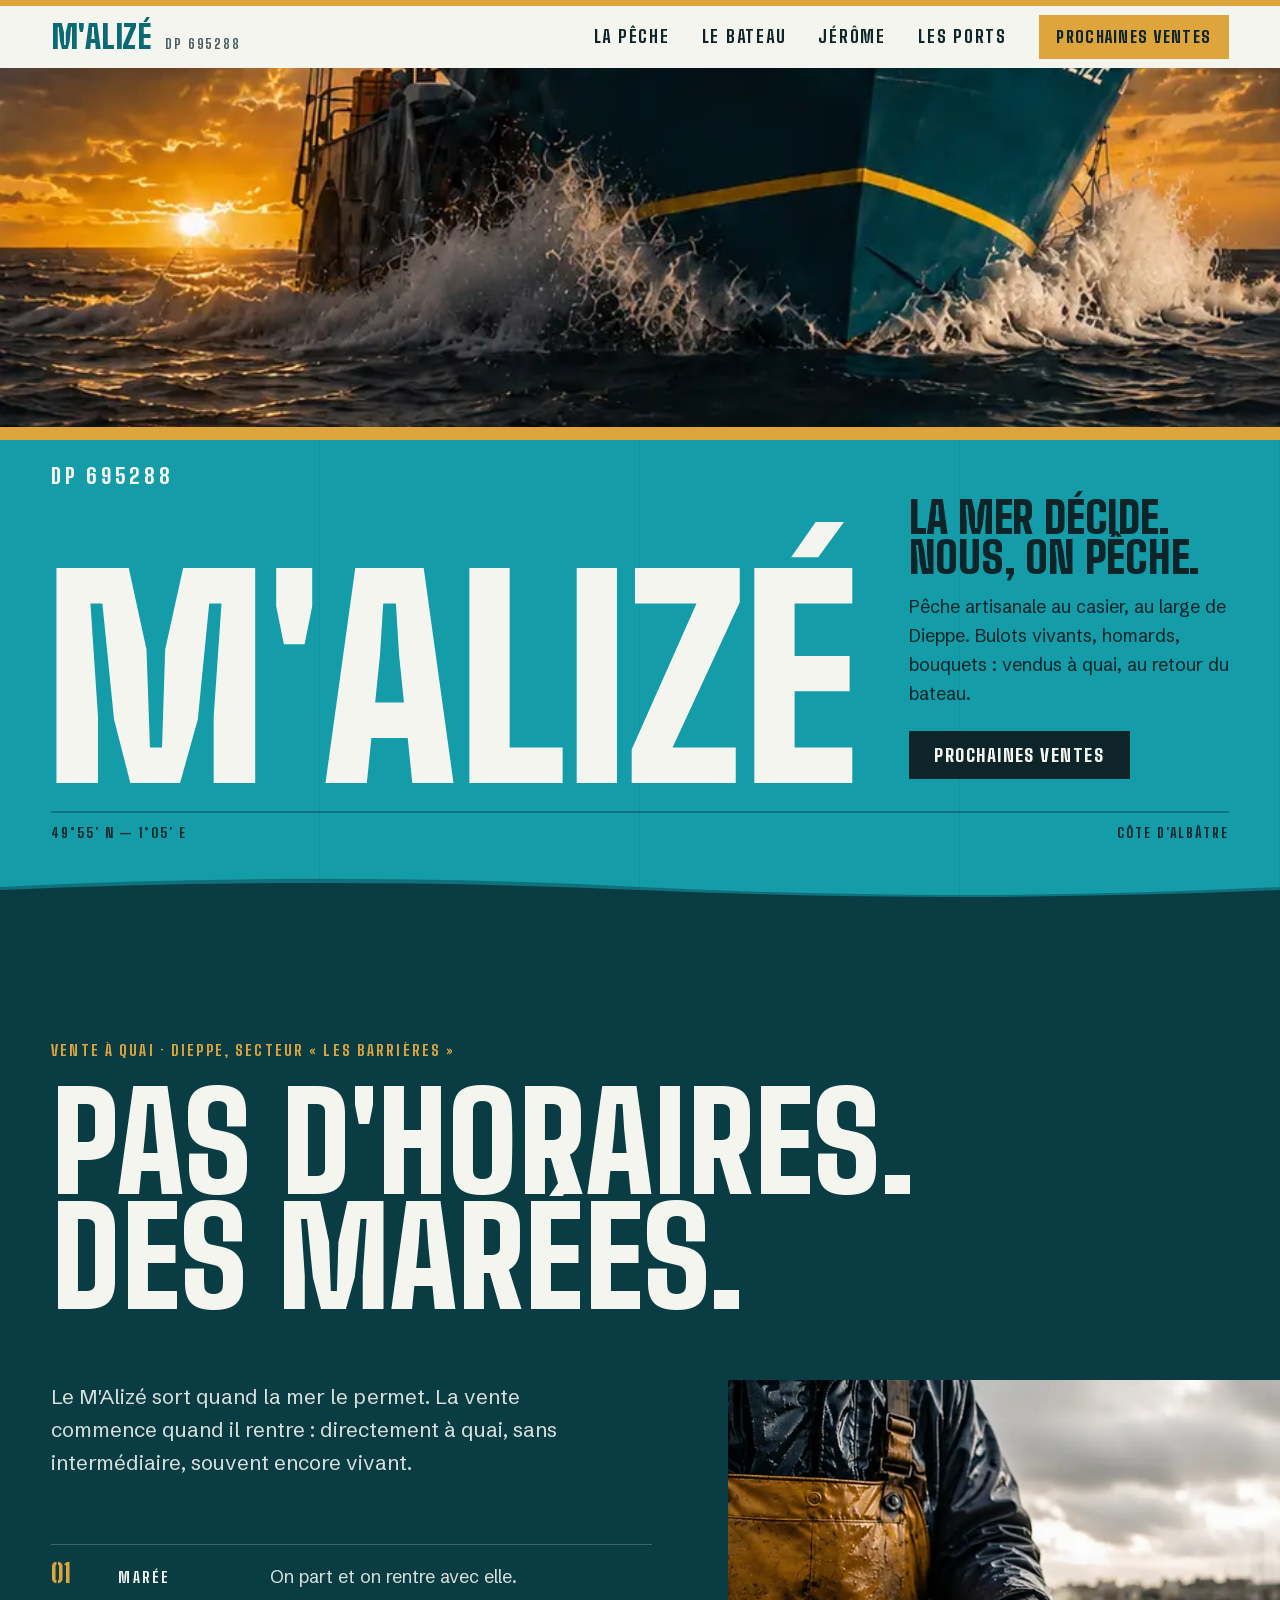
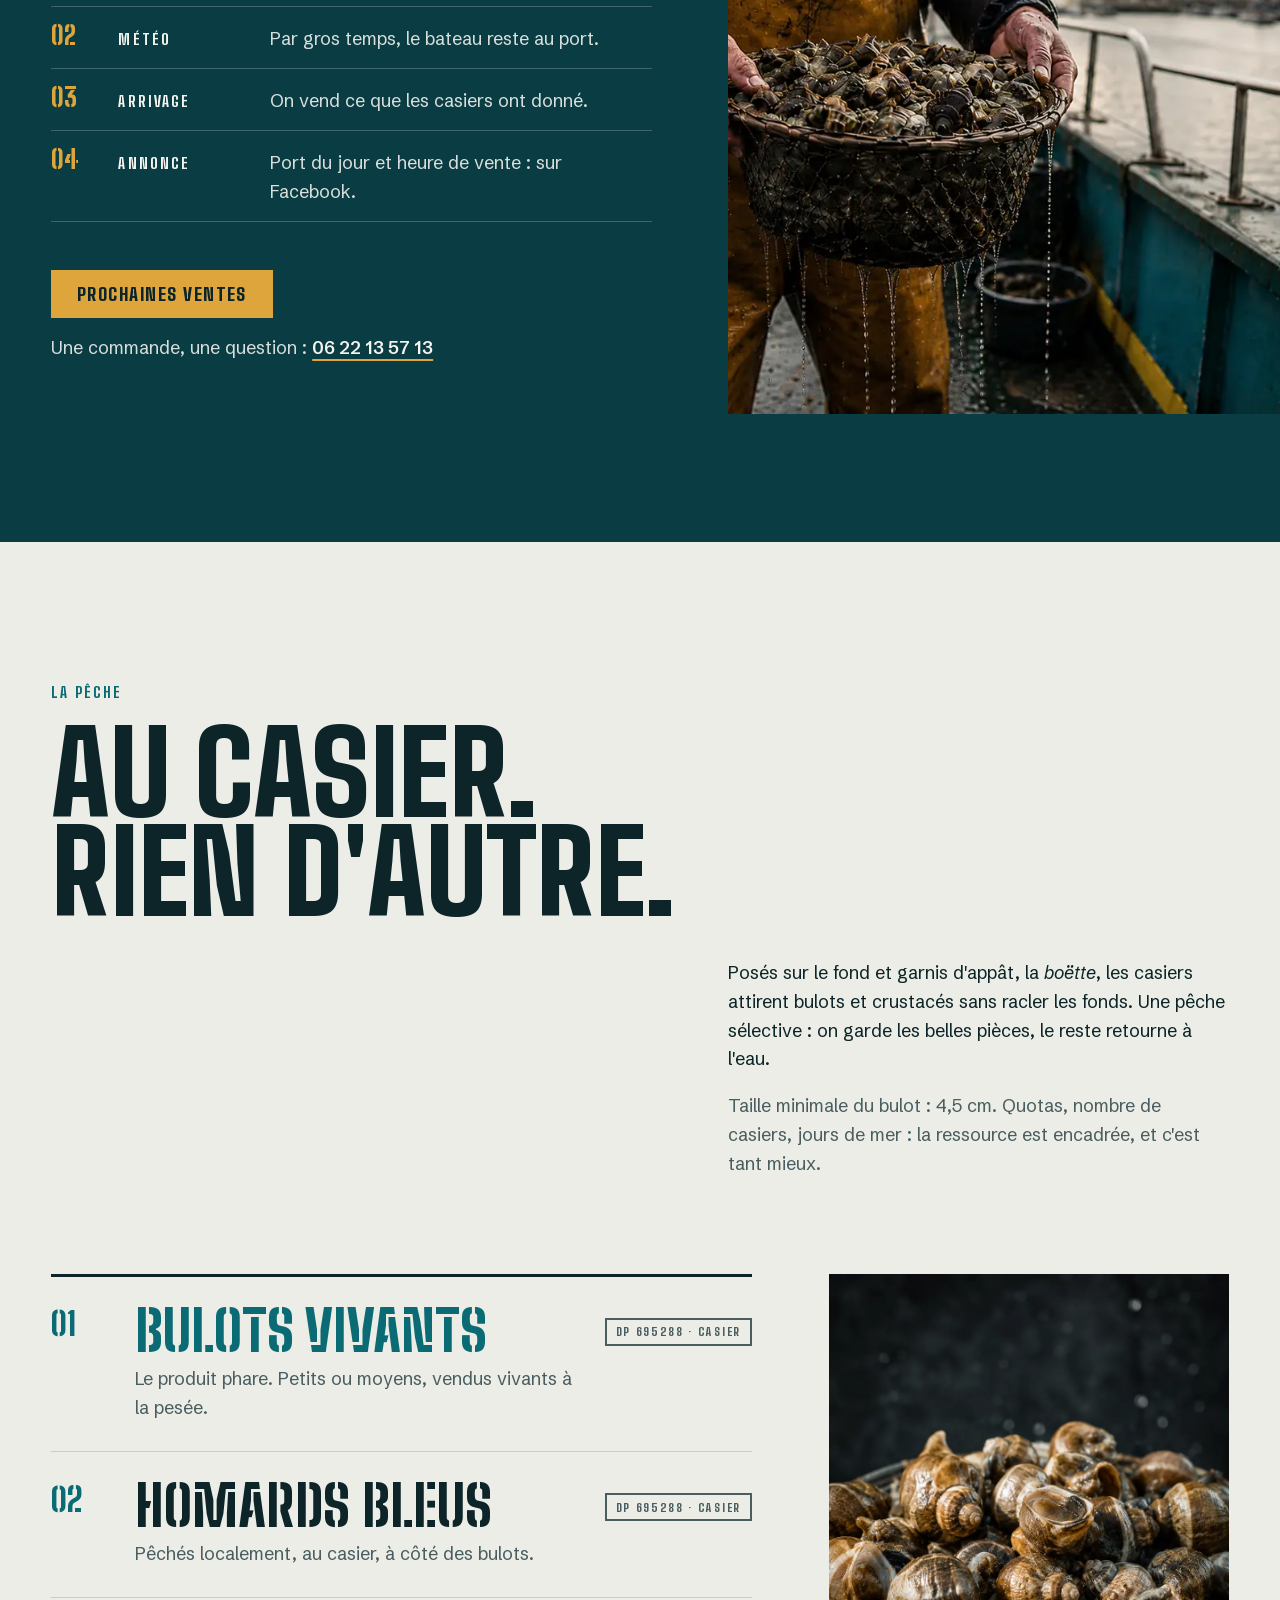
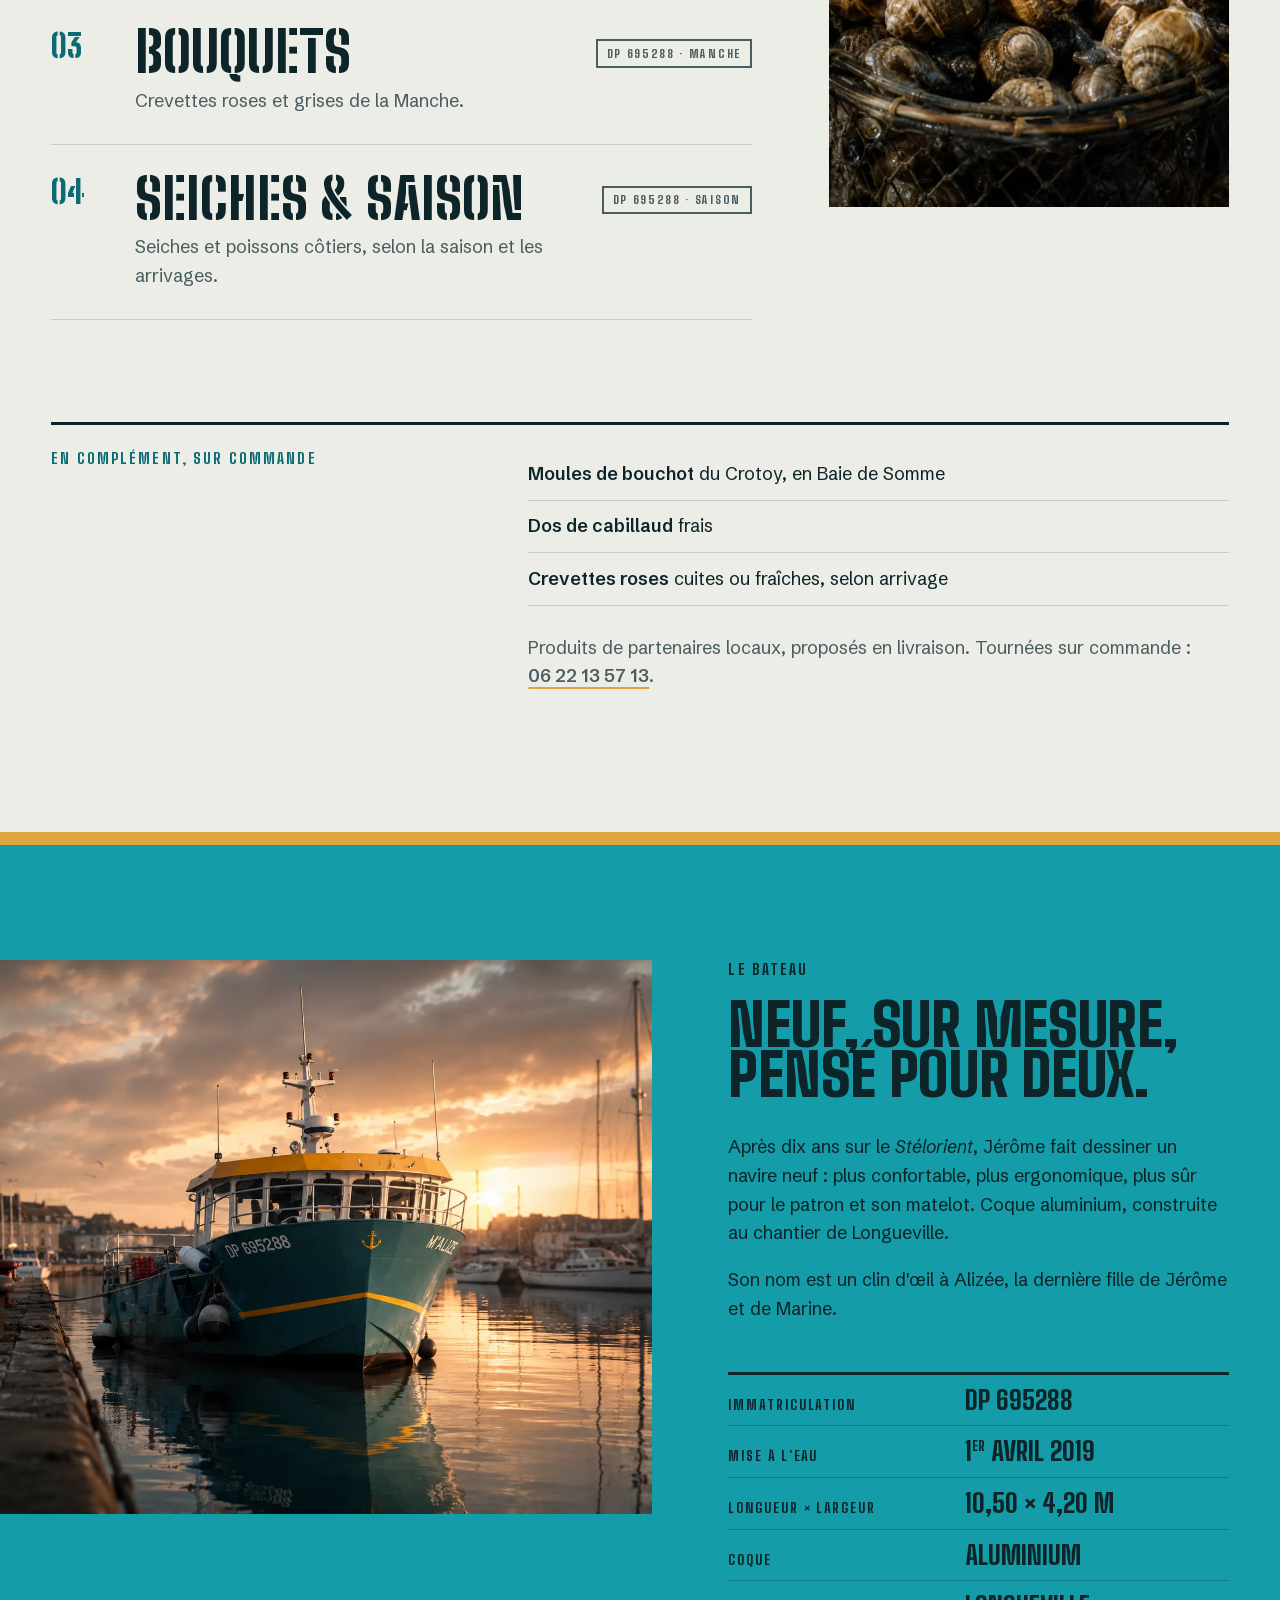
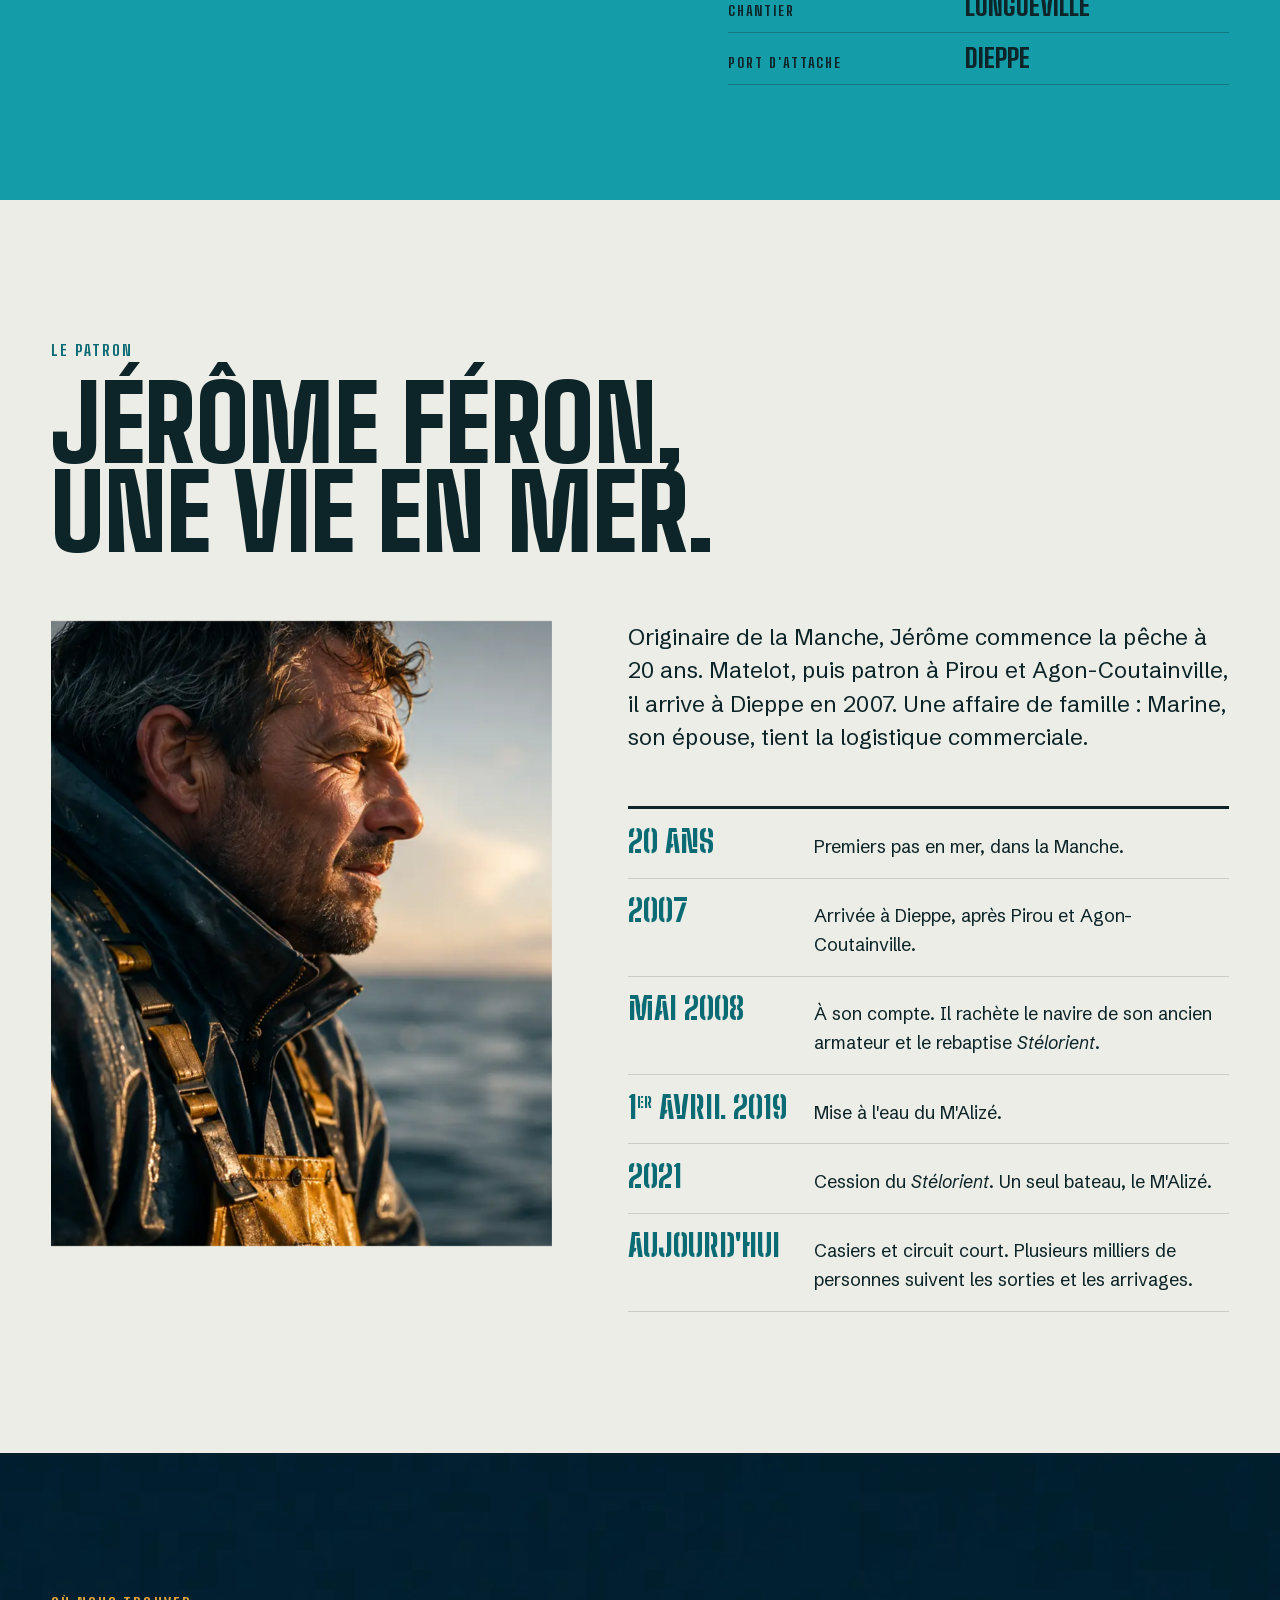
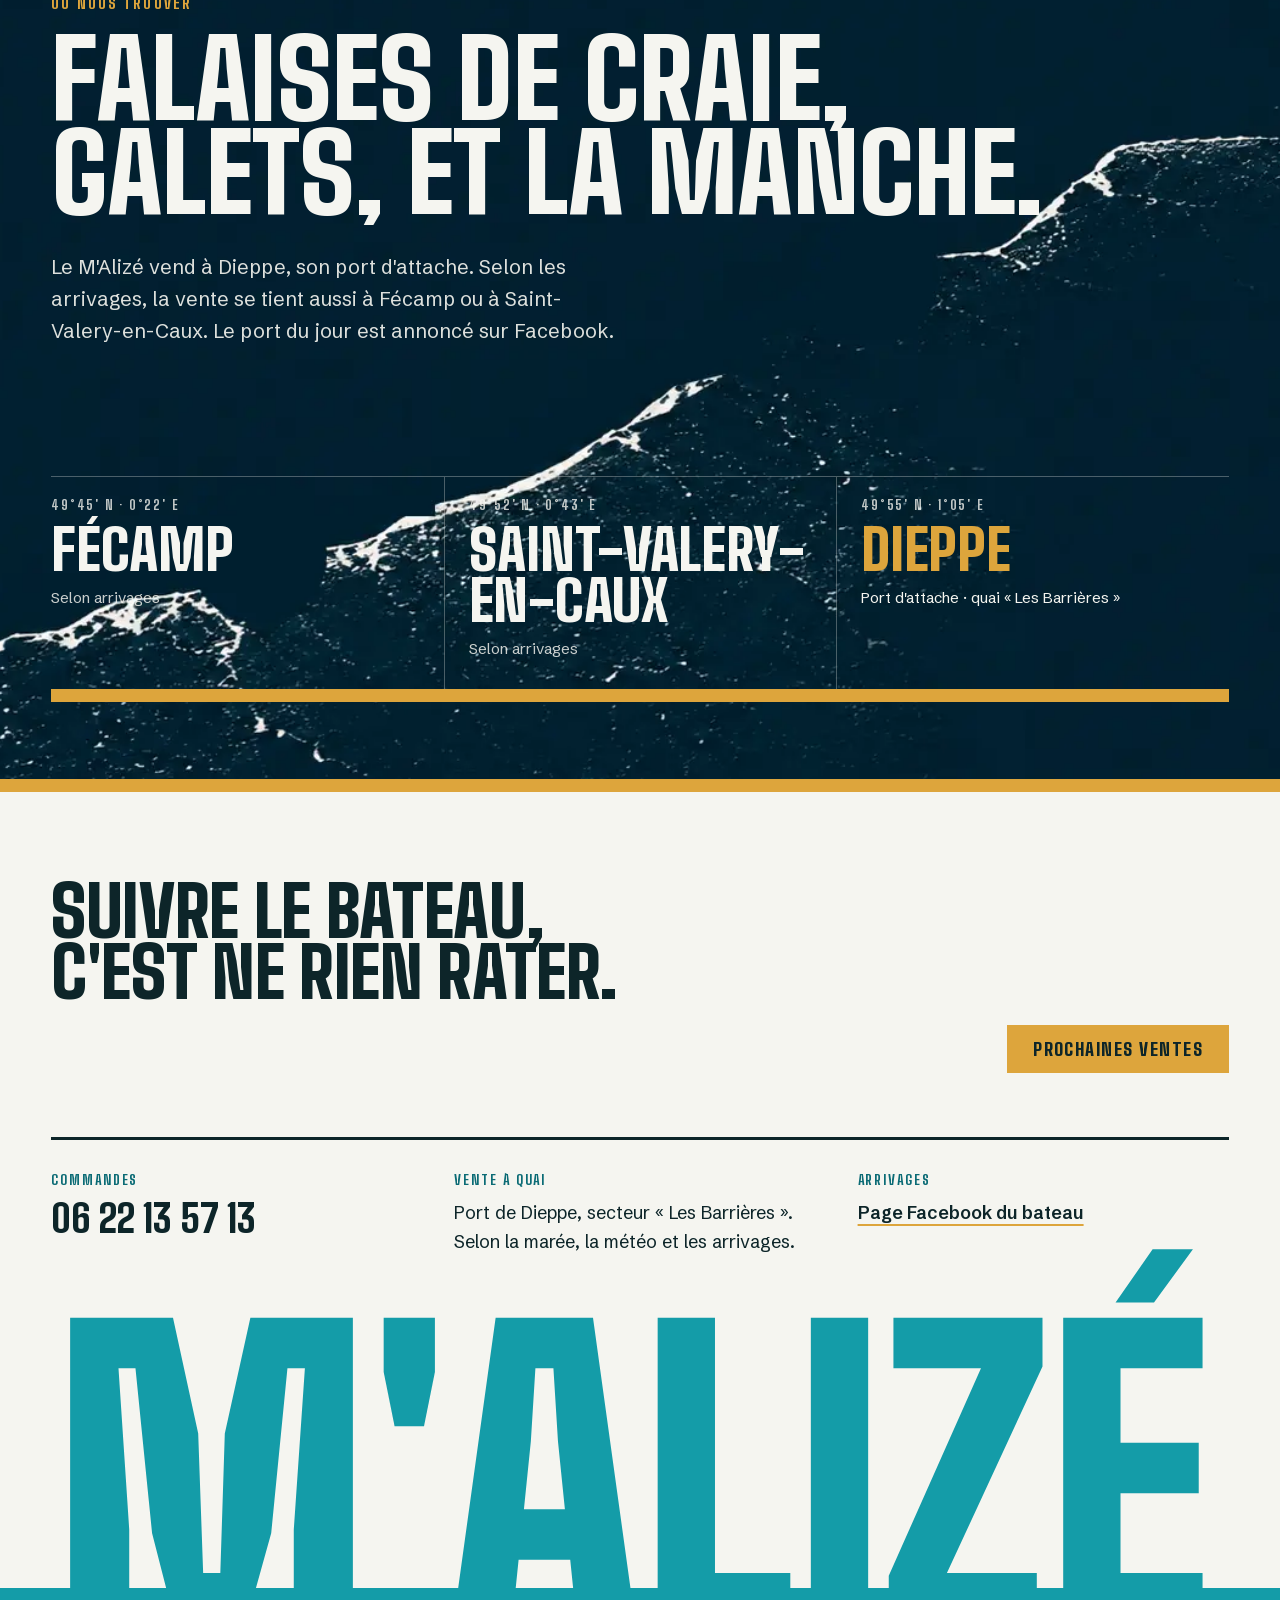
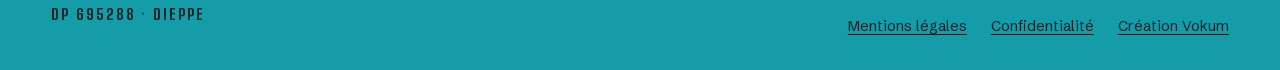
==== commit d0b9bd52: "Retrait des flèches, hero mobile : photo recadrée pour montrer le bateau en entier Co-Authored-By: C" ====
--- a/index.html
+++ b/index.html
@@ -5,8 +5,6 @@
   <meta name="viewport" content="width=device-width, initial-scale=1">
   <title>M'Alizé — Bulots vivants &amp; vente à quai à Dieppe</title>
   <meta name="description" content="Bateau de pêche artisanale au casier basé à Dieppe. Bulots vivants, homards bleus, bouquets et seiches vendus à quai, selon la marée et les arrivages.">
-  <!-- Maquette v4 non validée par le client : retirer noindex à la mise en ligne -->
-  <meta name="robots" content="noindex, nofollow">
   <link rel="canonical" href="https://alize-six.vercel.app/">
   <meta name="theme-color" content="#149CA8">
 
@@ -93,7 +91,7 @@
         <li><a href="#cote">Les ports</a></li>
       </ul>
       <a class="cta site-header__cta" data-facebook href="https://www.facebook.com/p/Bateau-MAliz%C3%A9-100050654394732/" target="_blank" rel="noopener">
-        Prochaines ventes <span class="cta__arrow" aria-hidden="true">↗</span>
+        Prochaines ventes
       </a>
     </nav>
   </header>
@@ -125,7 +123,7 @@
           </p>
           <div class="hero__actions" data-reveal style="--local-offset: 240ms">
             <a class="cta" data-facebook href="https://www.facebook.com/p/Bateau-MAliz%C3%A9-100050654394732/" target="_blank" rel="noopener">
-              Prochaines ventes <span class="cta__arrow" aria-hidden="true">↗</span>
+              Prochaines ventes
             </a>
           </div>
         </div>
@@ -178,7 +176,7 @@
 
           <div class="bulletin__actions" data-reveal>
             <a class="cta" data-facebook href="https://www.facebook.com/p/Bateau-MAliz%C3%A9-100050654394732/" target="_blank" rel="noopener">
-              Prochaines ventes <span class="cta__arrow" aria-hidden="true">↗</span>
+              Prochaines ventes
             </a>
             <p class="bulletin__phone">Une commande, une question&nbsp;: <a class="text-link" href="tel:+33622135713">06&nbsp;22&nbsp;13&nbsp;57&nbsp;13</a></p>
           </div>
@@ -363,7 +361,7 @@
       <div class="site-footer__call">
         <p class="site-footer__say hull-type">Suivre le bateau, c'est ne rien rater.</p>
         <a class="cta" data-facebook href="https://www.facebook.com/p/Bateau-MAliz%C3%A9-100050654394732/" target="_blank" rel="noopener">
-          Prochaines ventes <span class="cta__arrow" aria-hidden="true">↗</span>
+          Prochaines ventes
         </a>
       </div>
 
--- a/assets/css/commons/base.css
+++ b/assets/css/commons/base.css
@@ -128,7 +128,7 @@
 
 /* CTA unique : « Prochaines ventes » */
 .cta {
-  display: inline-flex; align-items: center; gap: .75em;
+  display: inline-flex; align-items: center; justify-content: center;
   min-height: 48px;
   padding: .8em 1.4em .75em;
   background: var(--liston);
@@ -143,8 +143,6 @@
   transition: background-color var(--dur-fast, 250ms) linear;
 }
 .cta:hover { background: #E8B655; }
-.cta__arrow { display: inline-block; transition: translate var(--dur-fast, 250ms) var(--ease-out); }
-.cta:hover .cta__arrow { translate: 3px -3px; }
 
 .text-link {
   font-weight: 600;
--- a/assets/css/modules/hero.css
+++ b/assets/css/modules/hero.css
@@ -104,7 +104,8 @@
 
 @media (max-width: 760px) {
   .hero { min-height: calc(100svh - 60px); grid-template-rows: minmax(30svh, 1fr) auto auto; }
-  .hero__photo img { object-position: 50% 78%; }
+  .hero__photo { min-height: 38svh; }
+  .hero__photo img { object-position: 50% 60%; }
   .hero__hull {
     padding-top: .5rem;
     background: var(--coque);
